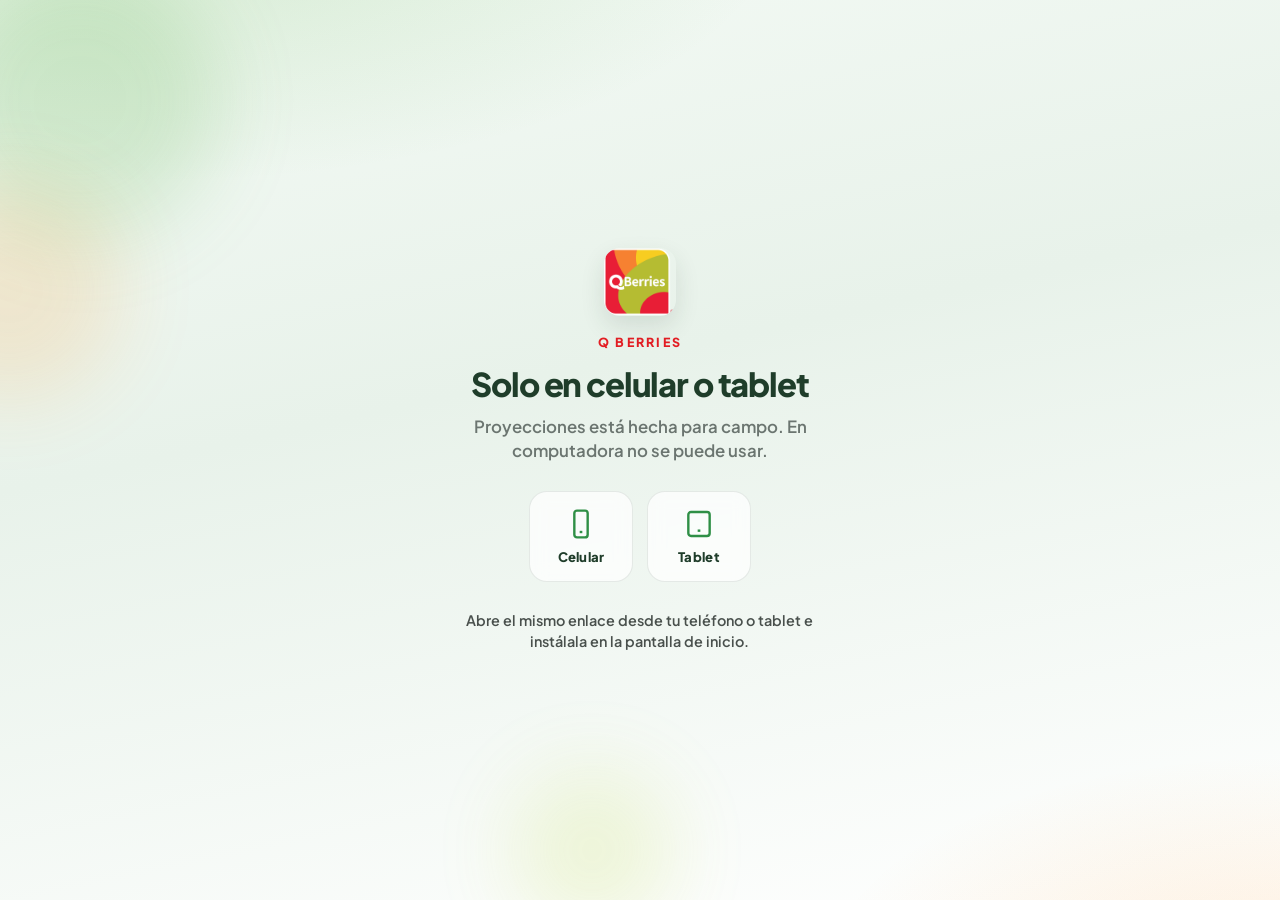
==== index.html @ b0301cfd "DDSDDS" ====
<!DOCTYPE html>
<html lang="es">
<head>
  <meta charset="UTF-8" />
  <meta name="viewport" content="width=device-width, initial-scale=1, maximum-scale=1, user-scalable=no, viewport-fit=cover, interactive-widget=overlays-content" />
  <meta name="theme-color" content="#1F3D2A" />
  <meta name="apple-mobile-web-app-capable" content="yes" />
  <meta name="apple-mobile-web-app-status-bar-style" content="default" />
  <meta name="apple-mobile-web-app-title" content="Proyecciones" />
  <meta name="mobile-web-app-capable" content="yes" />
  <meta name="description" content="Q Berries — Cartilla de proyecciones en campo" />
  <title>Q Berries · Proyecciones</title>
  <link rel="manifest" href="manifest.json" />
  <link rel="icon" type="image/png" sizes="192x192" href="assets/icon-192.png" />
  <link rel="apple-touch-icon" href="assets/apple-touch-icon.png" />
  <link rel="stylesheet" href="css/fonts.css" />
  <link rel="stylesheet" href="css/styles.css" />
  <script>
    (function () {
      function allowMobileOrTablet() {
        var ua = navigator.userAgent || "";
        var touch = navigator.maxTouchPoints > 0 || "ontouchstart" in window;
        if (/Android|webOS|iPhone|iPad|iPod|BlackBerry|IEMobile|Opera Mini|Mobile|Tablet|Kindle|Silk/i.test(ua)) {
          return true;
        }
        if (navigator.platform === "MacIntel" && navigator.maxTouchPoints > 1) return true;
        var w = Math.min(window.innerWidth || 0, screen.width || 9999);
        var h = Math.min(window.innerHeight || 0, screen.height || 9999);
        var shortSide = Math.min(w, h);
        var longSide = Math.max(w, h);
        if (touch && shortSide <= 900 && longSide <= 1400) return true;
        return false;
      }
      if (!allowMobileOrTablet()) {
        document.documentElement.classList.add("is-desktop");
      }
      /* Sesión antes de pintar: sin login no se ve la app (evita flash al refresh). */
      var authed = false;
      try {
        var s = JSON.parse(localStorage.getItem("qb_proy_session") || "null");
        var dni = String(s && s.dni || "").replace(/\D/g, "");
        authed = /^\d{8}$/.test(dni);
      } catch (e) {
        authed = false;
      }
      document.documentElement.classList.toggle("qb-authed", authed);
      document.documentElement.classList.toggle("qb-locked", !authed);
    })();
  </script>
</head>
<body class="qb-boot">
  <div class="desktop-gate" id="desktop-gate" aria-live="polite">
    <div class="desktop-gate-bg" aria-hidden="true">
      <span class="orb orb-a"></span>
      <span class="orb orb-b"></span>
      <span class="orb orb-c"></span>
    </div>
    <div class="desktop-gate-inner">
      <img class="desktop-gate-logo" src="assets/logo-qberries.png" alt="Q Berries" width="72" height="72" decoding="async" />
      <p class="desktop-gate-brand">Q BERRIES</p>
      <h1>Solo en celular o tablet</h1>
      <p class="desktop-gate-lead">Proyecciones está hecha para campo. En computadora no se puede usar.</p>
      <div class="desktop-gate-devices" aria-hidden="true">
        <span class="desktop-gate-device phone">
          <svg viewBox="0 0 24 24" fill="none" stroke="currentColor" stroke-width="1.8"><rect x="7" y="2" width="10" height="20" rx="2"/><path d="M11 18h2"/></svg>
          Celular
        </span>
        <span class="desktop-gate-device tablet">
          <svg viewBox="0 0 24 24" fill="none" stroke="currentColor" stroke-width="1.8"><rect x="4" y="3" width="16" height="18" rx="2"/><path d="M11 17h2"/></svg>
          Tablet
        </span>
      </div>
      <p class="desktop-gate-hint">Abre el mismo enlace desde tu teléfono o tablet e instálala en la pantalla de inicio.</p>
    </div>
  </div>

  <div class="qb-loader" id="qb-loader" hidden aria-live="polite">
    <div class="qb-loader-card">
      <span class="qb-spinner" aria-hidden="true"></span>
      <p id="qb-loader-text">Guardando…</p>
    </div>
  </div>

  <div class="qb-fb" id="qb-fb" hidden aria-live="polite">
    <div class="qb-fb-sheet" role="dialog" aria-modal="true">
      <div class="qb-fb-icon" id="qb-fb-icon" aria-hidden="true"></div>
      <div class="qb-fb-copy">
        <strong id="qb-fb-title"></strong>
        <p id="qb-fb-text"></p>
      </div>
      <div class="qb-fb-actions" id="qb-fb-actions"></div>
    </div>
  </div>

  <div class="qb-fb qb-sync-modal" id="qb-sync" hidden aria-live="polite">
    <div class="qb-sync-sheet" role="dialog" aria-modal="true" aria-labelledby="qb-sync-title">
      <div class="qb-sync-head">
        <div>
          <p class="qb-sync-kicker">Q Berries</p>
          <h2 id="qb-sync-title">Sync seguro</h2>
        </div>
        <button type="button" class="qb-sync-close" id="qb-sync-close" aria-label="Cerrar">
          <svg viewBox="0 0 24 24" width="18" height="18" fill="none" stroke="currentColor" stroke-width="2.4"><path d="M18 6L6 18M6 6l12 12"/></svg>
        </button>
      </div>
      <div class="qb-sync-version">
        <span>Versión de la app</span>
        <strong id="qb-sync-version">v1.0.2</strong>
      </div>
      <div class="qb-sync-actions">
        <button type="button" class="qb-sync-btn primary" id="qb-sync-clear">
          Eliminar caché
          <small>Borra todo lo local · pendientes · borradores · deja la app limpia</small>
        </button>
        <button type="button" class="qb-sync-btn primary" id="qb-sync-update">
          Actualizar app
          <small>Descarga la última versión</small>
        </button>
        <button type="button" class="qb-sync-btn primary" id="qb-sync-transfer">
          Modo transferencia
          <small>Dos pasos · envía con la señal disponible</small>
        </button>
      </div>
      <div class="qb-sync-tips-block">
        <p class="qb-sync-tips-label">Recomendaciones</p>
        <ul class="qb-sync-tips" id="qb-sync-tips">
          <li class="qb-sync-tip">
            <span class="qb-sync-tip-kicker">Sin red</span>
            <strong>Guarda con o sin señal</strong>
            <p>La cartilla queda en cola y se sincroniza al volver la conexión.</p>
          </li>
          <li class="qb-sync-tip">
            <span class="qb-sync-tip-kicker">Historial</span>
            <strong>Revisa enviados y pendientes</strong>
            <p>Consulta el estado de cada envío desde Historial.</p>
          </li>
          <li class="qb-sync-tip">
            <span class="qb-sync-tip-kicker">Flujo</span>
            <strong>Una cartilla a la vez</strong>
            <p>Completa, guarda y continúa con el siguiente lote.</p>
          </li>
        </ul>
      </div>
      <button type="button" class="qb-sync-done" id="qb-sync-done">Cerrar</button>
    </div>
  </div>

  <div class="qb-transfer" id="qb-transfer" hidden aria-live="polite">
    <div class="qb-transfer-sheet" role="dialog" aria-modal="true" aria-labelledby="qb-transfer-title">
      <div class="qb-transfer-spinner" aria-hidden="true"></div>
      <h2 id="qb-transfer-title">Modo transferencia</h2>
      <p class="qb-transfer-sub" id="qb-transfer-sub">Enviando pendientes… Deja la app abierta.</p>
      <div class="qb-transfer-progress">
        <div class="qb-transfer-bar"><span id="qb-transfer-fill"></span></div>
        <p class="qb-transfer-count" id="qb-transfer-count">0 / 0</p>
      </div>
      <p class="qb-transfer-hint" id="qb-transfer-hint">No cierres ni bloquees el teléfono hasta terminar.</p>
      <div class="qb-transfer-actions" id="qb-transfer-actions" hidden>
        <button type="button" class="qb-fb-primary" id="qb-transfer-done">Listo</button>
      </div>
    </div>
  </div>

  <!-- Modal CREAR (estilo Q Berries) -->
  <div class="create-modal" id="create-modal" hidden>
    <div class="create-modal-backdrop" id="create-modal-backdrop"></div>
    <div class="create-modal-sheet" role="dialog" aria-modal="true" aria-labelledby="create-modal-title">
      <div class="create-modal-brand">
        <img src="assets/logo-qberries.png" alt="" width="36" height="36" />
        <div class="create-modal-brand-text">
          <p class="create-kicker">Q BERRIES</p>
          <h2 id="create-modal-title">Nueva cartilla</h2>
        </div>
        <button type="button" class="create-campana" id="sel-campana" aria-label="Campaña">
          <span class="create-campana-kicker">Campaña</span>
          <strong id="sel-campana-label">2026 - II</strong>
        </button>
      </div>
      <p class="create-lead">Completa los datos para abrir la cartilla</p>
      <div class="create-fields">
        <label class="create-field">
          <span>Cartilla</span>
          <button type="button" class="create-select" id="sel-cartilla" data-placeholder="Seleccionar">Seleccionar</button>
        </label>
        <label class="create-field">
          <span>Módulo</span>
          <button type="button" class="create-select" id="sel-modulo" data-placeholder="Seleccionar">Seleccionar</button>
        </label>
        <label class="create-field">
          <span>Turno</span>
          <button type="button" class="create-select" id="sel-turno" data-placeholder="Seleccionar">Seleccionar</button>
        </label>
        <label class="create-field">
          <span>Lote</span>
          <button type="button" class="create-select" id="sel-lote" data-placeholder="Seleccionar">Seleccionar</button>
        </label>
      </div>
      <div class="create-actions">
        <button type="button" class="btn btn-ghost" id="btn-create-cancel">CANCELAR</button>
        <button type="button" class="btn btn-primary" id="btn-create-ok">CREAR</button>
      </div>
    </div>
  </div>

  <div class="qb-login" id="qb-login" role="dialog" aria-modal="true" aria-labelledby="login-title">
    <form class="qb-login-card" id="qb-login-form" autocomplete="off">
      <img class="qb-login-logo" src="assets/logo-qberries.png" alt="Q Berries" width="84" height="84" />
      <p class="qb-login-brand">Q BERRIES · PROYECCIONES</p>
      <h1 id="login-title">Iniciar sesión</h1>
      <p class="qb-login-lead">Ingrese su documento. La contraseña es el mismo número de DNI.</p>
      <label class="qb-login-field">
        <span>Documento de identidad</span>
        <input id="login-dni" inputmode="numeric" maxlength="8" autocomplete="username" placeholder="Ingrese su DNI" />
      </label>
      <label class="qb-login-field is-clave">
        <span>Contraseña</span>
        <input id="login-pass" type="password" inputmode="numeric" maxlength="8" autocomplete="current-password" placeholder="Ingrese su DNI" />
      </label>
      <p class="qb-login-error" id="login-error" hidden></p>
      <button type="submit" class="qb-login-btn" id="btn-login">Iniciar sesión</button>
    </form>
  </div>

  <div class="fab-wrap" id="fab-wrap">
    <div class="fab-menu" id="fab-menu" hidden>
      <button type="button" class="fab-item" id="fab-logout">Cerrar sesión</button>
      <button type="button" class="fab-item" id="fab-update">Actualizar app</button>
      <button type="button" class="fab-item" id="fab-cache">Borrar caché</button>
    </div>
    <button class="fab-options" id="fab-options-btn" type="button" data-act="toggle-fab" aria-label="Opciones rápidas" aria-expanded="false">
      <svg viewBox="0 0 24 24" width="22" height="22" fill="none" stroke="currentColor" stroke-width="2" stroke-linecap="round" stroke-linejoin="round" aria-hidden="true"><circle cx="5" cy="12" r="1"></circle><circle cx="12" cy="12" r="1"></circle><circle cx="19" cy="12" r="1"></circle></svg>
    </button>
  </div>

  <div class="app">
    <!-- HOME -->
    <section class="screen active" id="screen-home">
      <div class="home-atmosphere" aria-hidden="true">
        <span class="orb orb-a"></span>
        <span class="orb orb-b"></span>
        <span class="orb orb-c"></span>
      </div>

      <header class="corp-header glass">
        <div class="corp-left">
          <img class="corp-logo" src="assets/logo-qberries.png" alt="Q Berries" width="40" height="40" draggable="false" />
          <div class="corp-titles">
            <div class="corp-brand">Q BERRIES</div>
            <h1 class="corp-title">Proyecciones</h1>
            <p class="corp-sub" id="home-session">Cartilla de campo</p>
          </div>
        </div>
        <div class="status-stack" data-status-bar>
          <div class="status-chip online" id="chip-online" title="Estado de conexión">
            <span class="dot"></span>
            <span class="chip-text">En línea</span>
          </div>
          <button type="button" class="status-chip pending" id="chip-pending" title="Sincronizar pendientes">
            <svg viewBox="0 0 24 24" width="14" height="14" fill="none" stroke="currentColor" stroke-width="2.2" aria-hidden="true">
              <path d="M12 16V8M8 11l4-4 4 4"/>
              <path d="M5 18h14a2 2 0 0 0 2-2v-1a4 4 0 0 0-3.2-3.9A6 6 0 0 0 6.1 9.2 4 4 0 0 0 5 13v3a2 2 0 0 0 2 2z" opacity=".35"/>
            </svg>
            <span class="chip-text" id="chip-pending-text">0 pend.</span>
          </button>
        </div>
      </header>

      <div class="panel-scroll home-list-wrap" id="home-scroll">
        <div class="install-banner" id="install-banner" hidden>
          <div class="install-banner-copy">
            <strong id="install-banner-title">Instalar Proyecciones</strong>
            <p id="install-banner-text">Agrégala a tu inicio para usarla como app en campo.</p>
          </div>
          <div class="install-banner-actions">
            <button type="button" class="install-banner-btn" id="btn-install-app">Instalar</button>
            <button type="button" class="install-banner-dismiss" id="btn-install-dismiss" aria-label="Cerrar">×</button>
          </div>
        </div>

        <section class="proy-guide" aria-label="Qué es Proyecciones">
          <article class="proy-guide-hero">
            <div class="proy-guide-hero-media">
              <img
                class="proy-guide-hero-img"
                src="assets/imagenes/Cosecha%20de%20ar%C3%A1ndanos%20QBerries%C2%AE.png"
                alt="Cosecha de arándanos QBerries"
                width="720"
                height="480"
                loading="lazy"
                decoding="async"
              />
              <div class="proy-guide-hero-copy">
                <p class="proy-guide-kicker">Proyecciones</p>
                <h3>Qué es y para qué sirve</h3>
                <p>
                  Captura muestras en campo, súbelas y proyecta producción con data clara,
                  ordenada y lista para decidir.
                </p>
              </div>
            </div>
          </article>

          <ol class="proy-steps">
            <li class="proy-step">
              <span class="proy-step-num" aria-hidden="true">1</span>
              <div class="proy-step-copy">
                <strong>Crear cartilla</strong>
                <p>Elige módulo, turno y lote. En segundos estás listo para capturar.</p>
              </div>
            </li>
            <li class="proy-step">
              <span class="proy-step-num" aria-hidden="true">2</span>
              <div class="proy-step-copy">
                <strong>Captura las muestras</strong>
                <p>Anota ramas, yemas, flor, cuaja y estados E1–E4 en cada punto de campo.</p>
              </div>
            </li>
            <li class="proy-step">
              <span class="proy-step-num" aria-hidden="true">3</span>
              <div class="proy-step-copy">
                <strong>Observa y guarda</strong>
                <p>Suma una observación de campo y guarda. Si no hay red, queda pendiente.</p>
              </div>
            </li>
            <li class="proy-step">
              <span class="proy-step-num" aria-hidden="true">4</span>
              <div class="proy-step-copy">
                <strong>Analiza en tiempo real</strong>
                <p>Al sincronizar, la data queda lista para proyectar con claridad.</p>
              </div>
            </li>
          </ol>
        </section>

        <section class="home-more" aria-label="Ver más">
          <p class="ops-section-label">Ver más</p>
          <div class="home-hero spotlight">
            <div class="hero-orbit" aria-hidden="true">
              <div class="hero-orbit-spin">
                <svg class="hero-orbit-svg" viewBox="0 0 120 120" width="120" height="120">
                  <defs>
                    <path id="hero-orbit-path" d="M60,60 m-34,0 a34,34 0 1,1 68,0 a34,34 0 1,1 -68,0" />
                  </defs>
                  <circle cx="60" cy="60" r="24" class="hero-orbit-core" />
                  <text class="hero-orbit-text">
                    <textPath href="#hero-orbit-path" xlink:href="#hero-orbit-path" startOffset="0%">
                      ANALIZANDO DATA EN TIEMPO REAL · ANALIZANDO DATA EN TIEMPO REAL ·
                    </textPath>
                  </text>
                </svg>
              </div>
              <span class="hero-orbit-center">QB</span>
            </div>
            <div class="hero-pills hero-pills-actions">
              <button type="button" class="hero-pill-btn" id="btn-historial">Historial</button>
              <button type="button" class="hero-pill-btn" id="btn-sync-info">Sync seguro</button>
            </div>
          </div>
        </section>

        <section class="proy-drafts" id="proy-drafts" hidden aria-label="Borrador">
          <p class="ops-section-label">Borrador</p>
          <button type="button" class="proy-draft-banner" id="proy-draft-banner">
            <span class="proy-draft-dot" aria-hidden="true"></span>
            <span class="proy-draft-copy">
              <strong>En curso</strong>
              <em id="proy-draft-text">Continuar cartilla</em>
            </span>
            <span class="proy-draft-go">Abrir</span>
          </button>
        </section>

        <section class="last-send" id="last-send" aria-label="Último envío">
          <p class="ops-section-label">Último envío</p>
          <div class="last-send-card" id="last-send-card" data-state="empty">
            <div class="last-send-icon" aria-hidden="true">
              <img
                src="assets/imagenes/Cultivo%20de%20ar%C3%A1ndanos%20en%20el%20campo-4.png"
                alt=""
                width="48"
                height="48"
                loading="lazy"
                decoding="async"
              />
            </div>
            <div class="last-send-copy">
              <div class="last-send-head">
                <strong id="last-send-title">Sin envíos aún</strong>
                <span class="last-send-badge" id="last-send-badge" hidden>Enviado</span>
              </div>
              <p class="last-send-type" id="last-send-type">Proyecciones</p>
              <p class="last-send-meta" id="last-send-text">Cuando guardes una cartilla, verás aquí si quedó pendiente o enviada.</p>
            </div>
          </div>
        </section>

      </div>

      <div class="form-actions proy-actions proy-home">
        <button type="button" class="btn btn-primary" id="btn-crear">CREAR</button>
      </div>
    </section>

    <!-- HISTORIAL DE ENVÍOS -->
    <section class="screen" id="screen-historial">
      <header class="corp-header compact">
        <button type="button" class="icon-btn" id="btn-back-historial" aria-label="Volver">
          <svg viewBox="0 0 24 24" fill="none" stroke="currentColor" stroke-width="2.4"><path d="M15 18l-6-6 6-6"/></svg>
        </button>
        <div class="corp-titles grow">
          <div class="corp-brand">Q BERRIES</div>
          <h1 class="corp-title">Historial</h1>
          <p class="corp-sub">Envíos y pendientes</p>
        </div>
        <div class="status-stack" data-status-bar>
          <div class="status-chip online" data-chip-online title="Estado de conexión">
            <span class="dot"></span>
            <span class="chip-text">En línea</span>
          </div>
          <button type="button" class="status-chip pending" data-chip-pending title="Sincronizar pendientes" data-fast-tap="1">
            <svg viewBox="0 0 24 24" width="14" height="14" fill="none" stroke="currentColor" stroke-width="2.2" aria-hidden="true">
              <path d="M12 16V8M8 11l4-4 4 4"/>
              <path d="M5 18h14a2 2 0 0 0 2-2v-1a4 4 0 0 0-3.2-3.9A6 6 0 0 0 6.1 9.2 4 4 0 0 0 5 13v3a2 2 0 0 0 2 2z" opacity=".35"/>
            </svg>
            <span class="chip-text" data-pending-text>0 pend.</span>
          </button>
        </div>
      </header>
      <div class="panel-scroll historial-wrap">
        <p class="historial-summary" id="historial-summary"></p>
        <div class="historial-list" id="historial-list"></div>
        <p class="historial-empty" id="historial-empty" hidden>Sin registros de envío todavía.</p>
      </div>
    </section>

    <!-- CARTILLA -->
    <section class="screen" id="screen-cartilla">
      <header class="corp-header compact">
        <button type="button" class="icon-btn" id="btn-back-cartilla" aria-label="Volver">
          <svg viewBox="0 0 24 24" fill="none" stroke="currentColor" stroke-width="2.4"><path d="M15 18l-6-6 6-6"/></svg>
        </button>
        <div class="corp-titles grow">
          <div class="corp-brand">Q BERRIES</div>
          <h1 class="corp-title">Cartilla Proyecciones</h1>
          <p class="corp-sub" id="cartilla-code-sub">—</p>
        </div>
        <div class="status-stack" data-status-bar>
          <div class="status-chip online" data-chip-online title="Estado de conexión">
            <span class="dot"></span>
            <span class="chip-text">En línea</span>
          </div>
          <button type="button" class="status-chip pending" data-chip-pending title="Sincronizar pendientes" data-fast-tap="1">
            <svg viewBox="0 0 24 24" width="14" height="14" fill="none" stroke="currentColor" stroke-width="2.2" aria-hidden="true">
              <path d="M12 16V8M8 11l4-4 4 4"/>
              <path d="M5 18h14a2 2 0 0 0 2-2v-1a4 4 0 0 0-3.2-3.9A6 6 0 0 0 6.1 9.2 4 4 0 0 0 5 13v3a2 2 0 0 0 2 2z" opacity=".35"/>
            </svg>
            <span class="chip-text" data-pending-text>0 pend.</span>
          </button>
        </div>
      </header>

      <div class="muestra-bar">
        <span class="muestra-label">MUESTRA</span>
        <div class="muestra-nav">
          <button type="button" class="muestra-arrow" id="btn-muestra-prev" aria-label="Anterior">
            <svg viewBox="0 0 24 24" width="22" height="22" fill="none" stroke="currentColor" stroke-width="2.4"><path d="M15 18l-6-6 6-6"/></svg>
          </button>
          <strong id="muestra-num">1 / 1</strong>
          <button type="button" class="muestra-arrow" id="btn-muestra-next" aria-label="Siguiente">
            <svg viewBox="0 0 24 24" width="22" height="22" fill="none" stroke="currentColor" stroke-width="2.4"><path d="M9 18l6-6-6-6"/></svg>
          </button>
        </div>
      </div>
      <div class="panel-scroll cartilla-body" id="cartilla-fields"></div>
      <div class="form-actions proy-actions proy-cartilla">
        <button type="button" class="btn btn-dark" id="btn-ir-resumen">RESUMEN</button>
      </div>
    </section>

    <!-- RESUMEN -->
    <section class="screen" id="screen-resumen">
      <header class="corp-header compact">
        <button type="button" class="icon-btn" id="btn-back-resumen" aria-label="Volver a editar">
          <svg viewBox="0 0 24 24" fill="none" stroke="currentColor" stroke-width="2.4"><path d="M15 18l-6-6 6-6"/></svg>
        </button>
        <div class="corp-titles grow">
          <div class="corp-brand">Q BERRIES</div>
          <h1 class="corp-title">Resumen</h1>
          <p class="corp-sub" id="resumen-code-sub">—</p>
        </div>
        <div class="status-stack" data-status-bar>
          <div class="status-chip online" data-chip-online title="Estado de conexión">
            <span class="dot"></span>
            <span class="chip-text">En línea</span>
          </div>
          <button type="button" class="status-chip pending" data-chip-pending title="Sincronizar pendientes" data-fast-tap="1">
            <svg viewBox="0 0 24 24" width="14" height="14" fill="none" stroke="currentColor" stroke-width="2.2" aria-hidden="true">
              <path d="M12 16V8M8 11l4-4 4 4"/>
              <path d="M5 18h14a2 2 0 0 0 2-2v-1a4 4 0 0 0-3.2-3.9A6 6 0 0 0 6.1 9.2 4 4 0 0 0 5 13v3a2 2 0 0 0 2 2z" opacity=".35"/>
            </svg>
            <span class="chip-text" data-pending-text>0 pend.</span>
          </button>
        </div>
      </header>
      <div class="panel-scroll resumen-body">
        <div class="resumen-meta" id="resumen-meta"></div>
        <p class="resumen-section-label">Muestras</p>
        <div class="resumen-samples" id="resumen-samples"></div>
        <p class="resumen-obs" id="resumen-obs" hidden></p>
      </div>
      <div class="form-actions proy-actions proy-resumen dual">
        <button type="button" class="btn btn-ghost" id="btn-editar-resumen">EDITAR</button>
        <button type="button" class="btn btn-dark" id="btn-guardar">GUARDAR</button>
      </div>
    </section>
  </div>

  <script src="js/config.js"></script>
  <script src="js/data.js"></script>
  <script src="js/select.js"></script>
  <script src="js/api.js"></script>
  <script src="js/app.js"></script>
  <script>
    (function () {
      if (!("serviceWorker" in navigator)) return;

      function askReload(reg) {
        if (!reg || !reg.waiting) return;
        if (window.__qbUpdateAsked) return;
        window.__qbUpdateAsked = true;
        var go = window.confirm("Hay una versión nueva de Proyecciones. ¿Actualizar ahora?");
        if (go) {
          reg.waiting.postMessage({ type: "SKIP_WAITING" });
        } else {
          window.__qbUpdateAsked = false;
        }
      }

      function watchReg(reg) {
        if (!reg) return;
        if (reg.waiting) askReload(reg);
        reg.addEventListener("updatefound", function () {
          var sw = reg.installing;
          if (!sw) return;
          sw.addEventListener("statechange", function () {
            if (sw.state === "installed" && navigator.serviceWorker.controller) askReload(reg);
          });
        });
      }

      navigator.serviceWorker.addEventListener("controllerchange", function () {
        if (window.__qbReloading) return;
        window.__qbReloading = true;
        location.reload();
      });

      window.addEventListener("load", function () {
        navigator.serviceWorker.register("./sw.js").then(function (reg) {
          watchReg(reg);
          setInterval(function () {
            try { reg.update(); } catch (_) {}
          }, 60 * 1000);
          document.addEventListener("visibilitychange", function () {
            if (!document.hidden) {
              try { reg.update(); } catch (_) {}
            }
          });
          window.addEventListener("online", function () {
            try { reg.update(); } catch (_) {}
          });
        }).catch(function () {});
      });
    })();
  </script>
</body>
</html>
---- css/fonts.css ----
/* Plus Jakarta Sans — local (offline / PWA cache) */
@font-face {
  font-family: "Plus Jakarta Sans";
  font-style: normal;
  font-weight: 500;
  font-display: swap;
  src: url("../fonts/plus-jakarta-sans-500.woff2") format("woff2");
}
@font-face {
  font-family: "Plus Jakarta Sans";
  font-style: normal;
  font-weight: 600;
  font-display: swap;
  src: url("../fonts/plus-jakarta-sans-600.woff2") format("woff2");
}
@font-face {
  font-family: "Plus Jakarta Sans";
  font-style: normal;
  font-weight: 700;
  font-display: swap;
  src: url("../fonts/plus-jakarta-sans-700.woff2") format("woff2");
}
@font-face {
  font-family: "Plus Jakarta Sans";
  font-style: normal;
  font-weight: 800;
  font-display: swap;
  src: url("../fonts/plus-jakarta-sans-800.woff2") format("woff2");
}
---- css/styles.css ----
/* Q Berries · Proyecciones — Corporate agro */
:root {
  --qb-red: #E31E24;
  --qb-orange: #F7941D;
  --qb-lime: #B5D333;
  --qb-green: #2F8F46;
  --qb-green-bright: #5DB24B;
  --qb-forest: #1F3D2A;
  --qb-slate: #2C3330;
  --qb-muted: #6B7570;
  --qb-line: #E3E8E4;
  --qb-soft: #FFFFFF;
  --qb-white: #FFFFFF;
  --qb-page: #FFFFFF;
  --qb-mint: #EAF5EC;
  --qb-danger: #C62828;
  --qb-warn: #C9891A;
  --shadow-sm: 0 1px 2px rgba(31, 61, 42, 0.05), 0 4px 12px rgba(31, 61, 42, 0.04);
  --shadow-md: 0 8px 24px rgba(31, 61, 42, 0.08);
  --shadow-lg: 0 18px 48px rgba(31, 61, 42, 0.14);
  --radius: 14px;
  --radius-sm: 10px;
  --radius-pill: 999px;
  --font: "Plus Jakarta Sans", "Segoe UI", system-ui, sans-serif;
  --safe-bottom: env(safe-area-inset-bottom, 0px);
  --kb: 0px;
  --kb-inset: 0px;
  --ease: cubic-bezier(0.22, 1, 0.36, 1);
}

*, *::before, *::after { box-sizing: border-box; margin: 0; padding: 0; }

html {
  -webkit-text-size-adjust: 100%;
  height: 100%;
  overflow: hidden;
  overflow-x: hidden;
  overscroll-behavior: none;
  overscroll-behavior-y: none;
  touch-action: manipulation;
  position: fixed;
  inset: 0;
  width: 100%;
  max-width: 100%;
}

body {
  font-family: var(--font);
  background: #FFFFFF;
  color: var(--qb-slate);
  height: 100%;
  line-height: 1.4;
  overflow: hidden;
  overflow-x: hidden;
  overscroll-behavior: none;
  overscroll-behavior-y: none;
  touch-action: manipulation;
  -webkit-user-drag: none;
  position: fixed;
  inset: 0;
  width: 100%;
  max-width: 100%;
}

button, input, select, textarea { font: inherit; color: inherit; }
button,
[role="button"],
.btn,
.create-select,
.create-campana,
.status-chip,
.fab-options,
.fab-item,
.hero-pill-btn,
.precise-option,
.icon-btn,
.qb-login-btn,
.qb-sync-btn,
.qb-fb-primary,
.install-banner-btn,
.proy-draft-banner {
  cursor: pointer;
  touch-action: manipulation;
  -webkit-tap-highlight-color: transparent;
  tap-highlight-color: transparent;
  -webkit-user-select: none;
  user-select: none;
}
button {
  border: none;
  background: none;
  -webkit-user-drag: none;
}
button:active,
.btn:active,
.create-select:active,
.create-campana:active,
.status-chip:active,
.fab-options:active,
.fab-item:active,
.hero-pill-btn:active,
.precise-option:not(.is-disabled):active,
.icon-btn:active,
.qb-login-btn:active,
.qb-sync-btn:active,
.qb-fb-primary:active,
.install-banner-btn:active,
.proy-draft-banner:active,
.is-pressed {
  transform: scale(0.97);
  opacity: 0.88;
  transition: none;
}
input, textarea {
  user-select: text;
  -webkit-user-select: text;
}
img {
  display: block;
  max-width: 100%;
  -webkit-user-drag: none;
  user-select: none;
  pointer-events: none;
}
ul { list-style: none; }

.app {
  max-width: 100%;
  width: 100%;
  margin: 0;
  height: 100%;
  max-height: 100%;
  background: #FFFFFF;
  position: relative;
  overflow: hidden;
  overscroll-behavior: none;
  -webkit-user-drag: none;
  display: flex;
  flex-direction: column;
}

/* ——— Solo móvil / tablet (PC bloqueado) ——— */
.desktop-gate {
  display: none;
  position: fixed;
  inset: 0;
  z-index: 99999;
  align-items: center;
  justify-content: center;
  padding: clamp(24px, 4vw, 48px);
  overflow: hidden;
  background:
    radial-gradient(ellipse 90% 55% at 12% -10%, rgba(93, 178, 75, 0.22), transparent 55%),
    radial-gradient(ellipse 70% 50% at 100% 110%, rgba(247, 148, 29, 0.16), transparent 52%),
    linear-gradient(168deg, #F4FAF5 0%, #E8F2EA 42%, #FFFFFF 100%);
}
html.is-desktop .desktop-gate,
body.is-desktop .desktop-gate {
  display: flex;
}
html.is-desktop .app,
html.is-desktop .qb-loader,
html.is-desktop .qb-fb,
html.is-desktop .qb-sync-modal,
html.is-desktop .qb-toast-stack,
body.is-desktop .app,
body.is-desktop .qb-loader,
body.is-desktop .qb-fb,
body.is-desktop .qb-sync-modal,
body.is-desktop .qb-toast-stack {
  display: none !important;
}
.desktop-gate-bg {
  position: absolute;
  inset: 0;
  pointer-events: none;
  overflow: hidden;
}
.desktop-gate-bg .orb {
  position: absolute;
  border-radius: 50%;
  filter: blur(40px);
  opacity: 0.55;
  animation: gateOrb 14s var(--ease) infinite alternate;
}
.desktop-gate-bg .orb-a {
  width: 280px;
  height: 280px;
  left: -60px;
  top: -40px;
  background: rgba(93, 178, 75, 0.35);
}
.desktop-gate-bg .orb-b {
  width: 220px;
  height: 220px;
  right: -40px;
  bottom: 10%;
  background: rgba(247, 148, 29, 0.28);
  animation-delay: -4s;
}
.desktop-gate-bg .orb-c {
  width: 160px;
  height: 160px;
  left: 40%;
  bottom: -30px;
  background: rgba(181, 211, 51, 0.3);
  animation-delay: -8s;
}
@keyframes gateOrb {
  from { transform: translate(0, 0) scale(1); }
  to { transform: translate(12px, -18px) scale(1.08); }
}
.desktop-gate-inner {
  position: relative;
  width: min(440px, 100%);
  text-align: center;
  animation: gateIn 0.55s var(--ease) both;
}
@keyframes gateIn {
  from { opacity: 0; transform: translateY(16px); }
  to { opacity: 1; transform: translateY(0); }
}
.desktop-gate-logo {
  display: block;
  margin: 0 auto 18px;
  width: 72px;
  height: auto;
  max-width: 72px;
  object-fit: contain;
  object-position: center;
  border-radius: 16px;
  box-shadow: 0 10px 24px rgba(31, 61, 42, 0.12);
  animation: gateLogo 0.7s var(--ease) 0.08s both;
}
@keyframes gateLogo {
  from { opacity: 0; transform: scale(0.88); }
  to { opacity: 1; transform: scale(1); }
}
.desktop-gate-brand {
  font-size: 0.78rem;
  font-weight: 800;
  letter-spacing: 0.18em;
  color: var(--qb-red);
  margin-bottom: 14px;
}
.desktop-gate-inner h1 {
  font-size: clamp(1.65rem, 3.2vw, 2.05rem);
  font-weight: 800;
  color: var(--qb-forest);
  letter-spacing: -0.035em;
  line-height: 1.15;
  margin-bottom: 12px;
}
.desktop-gate-lead {
  font-size: 1.05rem;
  font-weight: 600;
  color: var(--qb-muted);
  line-height: 1.45;
  margin-bottom: 28px;
  max-width: 22em;
  margin-left: auto;
  margin-right: auto;
}
.desktop-gate-devices {
  display: flex;
  justify-content: center;
  gap: 14px;
  margin-bottom: 28px;
}
.desktop-gate-device {
  display: inline-flex;
  flex-direction: column;
  align-items: center;
  gap: 8px;
  min-width: 104px;
  padding: 16px 14px 14px;
  font-size: 0.82rem;
  font-weight: 800;
  letter-spacing: 0.02em;
  color: var(--qb-forest);
  background: rgba(255, 255, 255, 0.72);
  border: 1px solid rgba(31, 61, 42, 0.1);
  border-radius: 18px;
  backdrop-filter: blur(8px);
}
.desktop-gate-device svg {
  width: 32px;
  height: 32px;
  color: var(--qb-green);
}

.qb-login {
  position: fixed;
  inset: 0;
  z-index: 30000;
  display: flex;
  align-items: center;
  justify-content: center;
  padding: 24px 18px calc(24px + var(--safe-bottom));
  background:
    radial-gradient(120% 80% at 0% 0%, #FFE7C2 0%, transparent 55%),
    radial-gradient(90% 70% at 100% 100%, #E7F3C9 0%, transparent 50%),
    linear-gradient(160deg, #F8E7D2 0%, #F7F3E4 42%, #EAF3E4 100%);
}
.qb-login[hidden],
html.qb-authed .qb-login {
  display: none !important;
}

/* Sin sesión: nada de app visible (ni al refresh antes de que cargue JS). */
html.qb-locked .app,
html.qb-locked .fab-wrap,
html.qb-locked .create-modal,
html.qb-locked .qb-sync-modal,
html.qb-locked .qb-transfer,
html.qb-locked body > .form-actions {
  visibility: hidden !important;
  pointer-events: none !important;
}
html.qb-locked .qb-login {
  display: flex !important;
}
.qb-login-card {
  width: min(380px, 100%);
  background: #fff;
  border-radius: 28px;
  box-shadow: 0 24px 60px rgba(80, 60, 20, 0.12);
  padding: 22px 22px 20px;
  text-align: center;
}
.qb-login-logo {
  width: 84px;
  height: 84px;
  margin: 0 auto 10px;
  object-fit: cover;
  border-radius: 18px;
}
.qb-login-brand {
  font-size: 0.72rem;
  font-weight: 800;
  letter-spacing: 0.12em;
  color: var(--qb-orange);
}
.qb-login-card h1 {
  margin: 6px 0 6px;
  font-size: 1.7rem;
  font-weight: 800;
  letter-spacing: -0.03em;
  color: #1A1A1A;
}
.qb-login-lead {
  margin: 0 0 18px;
  color: #8A8F8C;
  font-size: 0.92rem;
  font-weight: 600;
  line-height: 1.35;
}
.qb-login-field {
  display: flex;
  flex-direction: column;
  gap: 6px;
  text-align: left;
  margin-bottom: 12px;
}
.qb-login-field span {
  font-size: 0.78rem;
  font-weight: 700;
  letter-spacing: 0.01em;
  color: #3E4742;
}
.qb-login-field input {
  width: 100%;
  min-height: 50px;
  border-radius: 14px;
  border: none;
  background: #F3F7EF;
  padding: 0 14px;
  font-size: 16px;
  font-weight: 750;
  color: var(--qb-forest);
}
.qb-login-field.is-clave input { background: #F3F5FA; }
.qb-login-field input:focus {
  outline: none;
  box-shadow: 0 0 0 2px rgba(247, 148, 29, 0.45);
}
.qb-login-error {
  margin: 0 0 10px;
  color: var(--qb-danger);
  font-size: 0.82rem;
  font-weight: 750;
}
.qb-login-error[hidden] { display: none !important; }
.qb-login-btn {
  width: 100%;
  min-height: 50px;
  margin-top: 6px;
  border-radius: 14px;
  background: #E8871A;
  color: #fff;
  font-weight: 800;
  font-size: 1rem;
  box-shadow: 0 8px 18px rgba(232, 135, 26, 0.28);
}
.qb-login-btn:disabled { opacity: 0.55; }

.fab-wrap {
  position: fixed;
  right: 16px;
  bottom: calc(84px + var(--safe-bottom));
  z-index: 10020;
  display: flex;
  flex-direction: column;
  align-items: flex-end;
  gap: 8px;
}
html.qb-locked .fab-wrap,
body:has(#qb-login:not([hidden])) .fab-wrap,
body:has(.create-modal.open) .fab-wrap,
body[data-qb-screen="cartilla"] .fab-wrap,
body[data-qb-screen="resumen"] .fab-wrap,
html.is-desktop .fab-wrap {
  display: none !important;
}
.fab-options {
  width: 52px;
  height: 52px;
  border-radius: 50%;
  background: #fff;
  color: var(--qb-forest);
  border: 1px solid rgba(31, 61, 42, 0.1);
  box-shadow: 0 10px 24px rgba(31, 61, 42, 0.16);
  display: grid;
  place-items: center;
}
.fab-options[aria-expanded="true"] {
  background: var(--qb-forest);
  color: #fff;
}
.fab-menu {
  min-width: 180px;
  background: #fff;
  border-radius: 16px;
  border: 1px solid rgba(31, 61, 42, 0.08);
  box-shadow: var(--shadow-lg);
  padding: 6px;
  display: flex;
  flex-direction: column;
  gap: 2px;
}
.fab-menu[hidden] { display: none !important; }
.fab-item {
  text-align: left;
  padding: 12px 14px;
  border-radius: 12px;
  font-weight: 750;
  font-size: 0.92rem;
  color: var(--qb-forest);
}
.fab-item:active { background: var(--qb-mint); }

.desktop-gate-hint {
  font-size: 0.9rem;
  font-weight: 600;
  color: var(--qb-slate);
  line-height: 1.45;
  opacity: 0.85;
  max-width: 26em;
  margin: 0 auto;
}

@media (prefers-reduced-motion: reduce) {
  .desktop-gate-bg .orb,
  .desktop-gate-inner,
  .desktop-gate-logo {
    animation: none;
  }
}

/* Tablet = mismo móvil (1 columna). Solo padding fluido; sin rediseño. */
@media (min-width: 600px) {
  .corp-header {
    padding-left: clamp(16px, 2.5vw, 28px);
    padding-right: clamp(16px, 2.5vw, 28px);
  }
  .panel-scroll {
    padding-left: clamp(16px, 2.5vw, 28px);
    padding-right: clamp(16px, 2.5vw, 28px);
  }
  .home-hero.spotlight {
    margin-left: clamp(16px, 2.5vw, 28px);
    margin-right: clamp(16px, 2.5vw, 28px);
  }
  .eval-grid {
    display: grid !important;
    grid-template-columns: 1fr !important;
    gap: 12px;
    padding-left: clamp(16px, 2.5vw, 28px);
    padding-right: clamp(16px, 2.5vw, 28px);
  }
  .ops-panel {
    margin-left: clamp(16px, 2.5vw, 28px);
    margin-right: clamp(16px, 2.5vw, 28px);
  }
  .form-actions {
    padding-left: clamp(16px, 2.5vw, 28px);
    padding-right: clamp(16px, 2.5vw, 28px);
  }
  .home-hero.spotlight h2 {
    font-size: clamp(1.35rem, 2.2vw, 1.5rem);
  }
  .eval-meta h2 {
    font-size: clamp(0.98rem, 1.6vw, 1.08rem);
  }
}

.screen {
  display: none;
  flex: 1;
  min-height: 0;
  flex-direction: column;
  overflow: hidden;
  overscroll-behavior: none;
  height: 100%;
  position: relative;
}
.screen.active {
  display: flex;
}

/* Scroll SOLO dentro del panel interno — sin rebote iOS */
.panel-scroll {
  flex: 1;
  min-height: 0;
  overflow-x: hidden;
  overflow-y: auto;
  overscroll-behavior: none;
  overscroll-behavior-y: none;
  touch-action: pan-y;
  -webkit-overflow-scrolling: touch;
  scroll-padding-bottom: calc(24px + var(--kb-inset, 0px));
}

@keyframes fadeIn {
  from { opacity: 0; }
  to { opacity: 1; }
}
@keyframes slideUp {
  from { opacity: 0; transform: translateY(24px); }
  to { opacity: 1; transform: translateY(0); }
}
@keyframes pulseDot {
  0%, 100% { opacity: 1; }
  50% { opacity: 0.45; }
}

/* ——— Corporate header ——— */
.corp-header {
  position: relative;
  top: auto;
  z-index: 50;
  flex-shrink: 0;
  display: flex;
  align-items: flex-start;
  justify-content: space-between;
  gap: 12px;
  padding: 14px 16px 14px;
  background: #FFFFFF;
  border-bottom: 1px solid var(--qb-line);
  box-shadow: 0 4px 18px rgba(31, 61, 42, 0.04);
  user-select: none;
}
.corp-header.compact {
  align-items: center;
  padding: 10px 12px;
}

.corp-left {
  display: flex;
  align-items: center;
  gap: 12px;
  min-width: 0;
  flex: 1;
}
.corp-logo {
  width: 40px;
  height: 40px;
  object-fit: contain;
  background: #fff;
  border: 1px solid var(--qb-line);
  border-radius: 10px;
  padding: 5px;
  flex-shrink: 0;
  box-sizing: border-box;
}
.corp-titles { min-width: 0; }
.corp-titles.grow { flex: 1; min-width: 0; }

.corp-brand {
  font-size: 0.68rem;
  font-weight: 800;
  letter-spacing: 0.12em;
  color: var(--qb-red);
  line-height: 1.1;
  margin-bottom: 2px;
}
.corp-title {
  font-size: 1.22rem;
  font-weight: 800;
  color: var(--qb-slate);
  letter-spacing: -0.025em;
  line-height: 1.15;
  white-space: nowrap;
  overflow: hidden;
  text-overflow: ellipsis;
}
.corp-header.compact .corp-title { font-size: 1.02rem; }
.corp-sub {
  margin-top: 2px;
  font-size: 0.8rem;
  font-weight: 600;
  color: var(--qb-muted);
}

.status-stack {
  display: flex;
  flex-direction: column;
  align-items: stretch;
  gap: 6px;
  flex-shrink: 0;
}

.status-chip {
  display: inline-flex;
  align-items: center;
  justify-content: center;
  gap: 6px;
  min-height: 28px;
  padding: 4px 10px;
  border-radius: var(--radius-pill);
  border: 1.5px solid var(--qb-line);
  background: #fff;
  font-size: 0.72rem;
  font-weight: 700;
  white-space: nowrap;
  color: var(--qb-slate);
}
.status-chip .dot {
  width: 7px;
  height: 7px;
  border-radius: 50%;
  background: currentColor;
}
.status-chip.online {
  color: var(--qb-green);
  border-color: rgba(47, 143, 70, 0.45);
  background: #F3FAF4;
}
.status-chip.online .dot { animation: pulseDot 2s ease infinite; }
.status-chip.offline {
  color: #9A3412;
  border-color: rgba(154, 52, 18, 0.4);
  background: #FFF7ED;
}
.status-chip.pending {
  color: var(--qb-muted);
  border-color: #D0D7D2;
  background: #FBFCFB;
}
.status-chip.pending.has-items {
  color: #9A5B00;
  border-color: rgba(201, 137, 26, 0.45);
  background: #FFF8EB;
}
.status-chip.pending svg { flex-shrink: 0; }

.icon-btn {
  width: 40px;
  height: 40px;
  border-radius: 10px;
  display: grid;
  place-items: center;
  background: #FFFFFF;
  color: var(--qb-forest);
  border: 1px solid var(--qb-line);
  flex-shrink: 0;
}
.icon-btn:active { opacity: 0.85; }
.icon-btn svg { width: 18px; height: 18px; }

/* ——— Home ——— */
#screen-home {
  position: relative;
  isolation: isolate;
}
.home-atmosphere {
  position: absolute;
  inset: 0;
  z-index: 0;
  overflow: hidden;
  pointer-events: none;
}
.home-atmosphere .orb {
  position: absolute;
  border-radius: 50%;
  filter: blur(40px);
  opacity: 0.35;
  /* fijo: sin animación de movimiento */
}
.orb-a {
  width: 220px;
  height: 220px;
  background: rgba(227, 30, 36, 0.22);
  top: -40px;
  right: -60px;
}
.orb-b {
  width: 260px;
  height: 260px;
  background: rgba(93, 178, 75, 0.2);
  top: 180px;
  left: -100px;
}
.orb-c {
  width: 180px;
  height: 180px;
  background: rgba(247, 148, 29, 0.18);
  bottom: 120px;
  right: -40px;
}
@keyframes orbFloat {
  0%, 100% { transform: translate3d(0, 0, 0) scale(1); }
  50% { transform: translate3d(12px, -18px, 0) scale(1.06); }
}

#screen-home > .corp-header,
#screen-home > .panel-scroll {
  position: relative;
  z-index: 1;
}

.corp-header.glass {
  background: rgba(255, 255, 255, 0.82);
  backdrop-filter: blur(14px);
  -webkit-backdrop-filter: blur(14px);
  border-bottom-color: rgba(227, 232, 228, 0.7);
}

.install-banner {
  display: flex;
  align-items: center;
  gap: 10px;
  margin: 10px 14px 0;
  padding: 12px 12px 12px 14px;
  border-radius: 16px;
  background: linear-gradient(135deg, #1F3D2A 0%, #2F8F46 100%);
  color: #fff;
  box-shadow: var(--shadow-sm);
}
.install-banner[hidden] { display: none !important; }
.install-banner-copy {
  flex: 1;
  min-width: 0;
}
.install-banner-copy strong {
  display: block;
  font-size: 0.88rem;
  font-weight: 800;
  letter-spacing: -0.01em;
}
.install-banner-copy p {
  margin-top: 2px;
  font-size: 0.72rem;
  font-weight: 600;
  opacity: 0.88;
  line-height: 1.3;
}
.install-banner-actions {
  display: flex;
  align-items: center;
  gap: 4px;
  flex-shrink: 0;
}
.install-banner-btn {
  background: #fff;
  color: var(--qb-forest);
  font-weight: 800;
  font-size: 0.78rem;
  padding: 10px 14px;
  border-radius: 999px;
  white-space: nowrap;
}
.install-banner-dismiss {
  width: 32px;
  height: 32px;
  border-radius: 50%;
  color: rgba(255,255,255,0.9);
  font-size: 1.25rem;
  line-height: 1;
  font-weight: 600;
}

.home-hero.spotlight {
  margin: 12px 14px 6px;
  padding: 20px 18px 18px;
  border-radius: 22px;
  background:
    linear-gradient(145deg, rgba(255,255,255,0.92) 0%, rgba(255,255,255,0.78) 100%);
  border: 1px solid rgba(255, 255, 255, 0.9);
  box-shadow:
    0 1px 0 rgba(255,255,255,0.8) inset,
    0 12px 32px rgba(31, 61, 42, 0.08);
  backdrop-filter: blur(10px);
  overflow: hidden;
}
.home-hero.spotlight::after {
  content: "";
  position: absolute;
  width: 160px;
  height: 160px;
  right: -30px;
  top: -40px;
  border-radius: 50%;
  background: radial-gradient(circle, rgba(181, 211, 51, 0.35), transparent 70%);
  pointer-events: none;
}
@keyframes heroIn {
  from { opacity: 0; transform: translateY(14px); }
  to { opacity: 1; transform: translateY(0); }
}

.live-badge {
  display: inline-flex;
  align-items: center;
  gap: 7px;
  font-size: 0.7rem;
  font-weight: 800;
  letter-spacing: 0.04em;
  text-transform: uppercase;
  color: var(--qb-green);
  background: rgba(47, 143, 70, 0.1);
  border: 1px solid rgba(47, 143, 70, 0.22);
  border-radius: 999px;
  padding: 5px 10px;
  margin-bottom: 12px;
}
.live-dot {
  width: 7px;
  height: 7px;
  border-radius: 50%;
  background: var(--qb-green);
  box-shadow: 0 0 0 0 rgba(47, 143, 70, 0.5);
  animation: livePulse 1.8s ease infinite;
}
@keyframes livePulse {
  0% { box-shadow: 0 0 0 0 rgba(47, 143, 70, 0.45); }
  70% { box-shadow: 0 0 0 8px rgba(47, 143, 70, 0); }
  100% { box-shadow: 0 0 0 0 rgba(47, 143, 70, 0); }
}

.home-hero.spotlight h2 {
  font-size: 1.7rem;
  font-weight: 800;
  color: var(--qb-forest);
  letter-spacing: -0.04em;
  line-height: 1.1;
  margin: 0;
  position: relative;
  z-index: 1;
}
.home-hero.spotlight > p {
  margin-top: 8px;
  color: var(--qb-muted);
  font-size: 0.95rem;
  font-weight: 600;
  max-width: 28ch;
  position: relative;
  z-index: 1;
}
.hero-pills {
  display: flex;
  flex-wrap: nowrap;
  gap: 6px;
  margin-top: 14px;
  position: relative;
  z-index: 1;
  width: 100%;
}
.hero-pills span,
.hero-pill-btn {
  flex: 1 1 0;
  min-width: 0;
  text-align: center;
  font-size: 0.64rem;
  font-weight: 700;
  color: var(--qb-slate);
  background: rgba(255,255,255,0.85);
  border: 1px solid var(--qb-line);
  border-radius: 999px;
  padding: 5px 6px;
  white-space: nowrap;
  overflow: hidden;
  text-overflow: ellipsis;
}
.hero-pill-btn {
  cursor: pointer;
  -webkit-tap-highlight-color: transparent;
  transition: border-color 0.15s, background 0.15s;
}
.hero-pill-btn:active {
  background: var(--qb-mint);
  border-color: var(--qb-green-bright);
  color: var(--qb-forest);
}

.home-hero {
  padding: 18px 18px 10px;
}
.hero-kicker {
  font-size: 0.7rem;
  font-weight: 800;
  letter-spacing: 0.08em;
  text-transform: uppercase;
  color: var(--qb-muted);
}
.home-hero h2 {
  font-size: 1.45rem;
  font-weight: 800;
  color: var(--qb-forest);
  letter-spacing: -0.03em;
  margin-top: 4px;
}
.home-hero > p:last-child {
  margin-top: 4px;
  color: var(--qb-muted);
  font-size: 0.9rem;
  font-weight: 600;
}

.block-head {
  display: flex;
  flex-direction: column;
  gap: 4px;
  margin: 0 14px 12px;
  padding: 4px 0 4px 14px;
  position: relative;
}
.block-head::before {
  content: "";
  position: absolute;
  left: 0;
  top: 4px;
  bottom: 4px;
  width: 4px;
  border-radius: 999px;
  background: linear-gradient(180deg, var(--qb-orange) 0%, var(--qb-red) 100%);
}
.block-head .block-title {
  font-size: 0.78rem;
  font-weight: 800;
  text-transform: uppercase;
  letter-spacing: 0.06em;
  color: var(--qb-forest);
}
.block-head .block-sub {
  font-size: 0.88rem;
  font-weight: 600;
  color: var(--qb-muted);
}

.eval-grid {
  display: grid;
  grid-template-columns: 1fr;
  gap: 12px;
  padding: 10px 14px 18px;
  width: 100%;
  max-width: 100%;
}

/* Hide duplicate label inside comment card when section-head exists */
.section-card.compact .comment-field > label {
  display: none;
}

.eval-card {
  position: relative;
  display: grid;
  grid-template-columns: auto 1fr auto;
  align-items: center;
  gap: 14px;
  width: 100%;
  max-width: 100%;
  min-height: 0;
  padding: 16px 16px 16px 18px;
  border-radius: 22px;
  background:
    linear-gradient(145deg, rgba(255,255,255,0.94) 0%, rgba(255,255,255,0.78) 100%);
  border: 1px solid rgba(255, 255, 255, 0.9);
  box-shadow:
    0 1px 0 rgba(255,255,255,0.85) inset,
    0 12px 32px rgba(31, 61, 42, 0.08);
  text-align: left;
  overflow: hidden;
  transition: border-color 0.2s, box-shadow 0.2s, background 0.2s;
  user-select: none;
  -webkit-user-drag: none;
  touch-action: pan-y;
  backdrop-filter: blur(12px);
  -webkit-backdrop-filter: blur(12px);
}
@keyframes cardIn {
  from { opacity: 0; transform: translateY(16px); }
  to { opacity: 1; transform: translateY(0); }
}
.eval-card::after {
  display: none;
}
.eval-card::before {
  content: "";
  position: absolute;
  left: 0;
  top: 0;
  bottom: 0;
  width: 4px;
  /* background: var(--accent); */
  border-radius: 0 3px 3px 0;
}
.eval-card:active {
  border-color: color-mix(in srgb, var(--accent) 35%, white);
  background: rgba(255, 255, 255, 0.95);
}
.eval-card:hover {
  border-color: color-mix(in srgb, var(--accent) 28%, white);
  box-shadow:
    0 1px 0 rgba(255,255,255,0.9) inset,
    0 16px 36px rgba(31, 61, 42, 0.12);
}

.eval-card[data-type="calidad"] { --accent: var(--qb-red); }
.eval-card[data-type="descarte"] { --accent: var(--qb-green-bright); }
.eval-card[data-type="caida"] { --accent: var(--qb-orange); }
.eval-card[data-type="planta"] { --accent: #7BA82F; }
.eval-card[data-type="bpa"] { --accent: #2F6B8A; }
.eval-card[data-type="inocuidad"] { --accent: #6B4C9A; }
.eval-card[data-type="incidencias"] { --accent: #B45309; }
.eval-card[data-type="calibres"] { --accent: #1565C0; }
.eval-card[data-type="campo"] { --accent: #0F766E; }

.eval-top { display: none; }
.eval-icon {
  width: 52px;
  height: 52px;
  border-radius: 16px;
  display: grid;
  place-items: center;
  background: color-mix(in srgb, var(--accent) 14%, white);
  color: var(--accent);
  border: 1px solid color-mix(in srgb, var(--accent) 22%, white);
  box-shadow: 0 8px 18px color-mix(in srgb, var(--accent) 18%, transparent);
  flex-shrink: 0;
  position: relative;
  z-index: 1;
}
.eval-icon svg { width: 24px; height: 24px; }
.eval-go {
  width: 32px;
  height: 32px;
  border-radius: 50%;
  background: var(--accent);
  border: 1px solid #ffffff;
  color: #ffffff;
  display: grid;
  place-items: center;
  flex-shrink: 0;
  position: relative;
  z-index: 1;
}
.eval-go svg { width: 16px; height: 16px; }

.eval-meta {
  min-width: 0;
  position: relative;
  z-index: 1;
}
.eval-meta h2 {
  font-size: 1.02rem;
  font-weight: 800;
  color: var(--qb-slate);
  letter-spacing: -0.03em;
  line-height: 1.2;
  display: block;
  overflow: visible;
}
.eval-meta p {
  font-size: 0.8rem;
  color: var(--qb-muted);
  font-weight: 600;
  margin-top: 3px;
  line-height: 1.3;
}
.eval-code {
  display: inline-flex;
  align-items: center;
  margin-top: 7px;
  font-size: 0.65rem;
  font-weight: 800;
  letter-spacing: 0.05em;
  text-transform: uppercase;
  color: var(--accent);
  background: color-mix(in srgb, var(--accent) 10%, white);
  border: 1px solid color-mix(in srgb, var(--accent) 18%, white);
  border-radius: 999px;
  padding: 4px 10px;
  white-space: nowrap;
  max-width: 100%;
  overflow: hidden;
  text-overflow: ellipsis;
}

.home-foot {
  text-align: center;
  padding: 4px 16px calc(18px + var(--safe-bottom));
  font-size: 0.72rem;
  color: #8A948D;
  font-weight: 600;
  letter-spacing: 0.02em;
}

/* ——— Panel del día ——— */
.ops-panel {
  margin: 4px 14px 22px;
  padding: 20px 16px 16px;
  border-radius: 22px;
  border: none;
  background:
    radial-gradient(ellipse 80% 60% at 0% 0%, rgba(93, 178, 75, 0.12), transparent 55%),
    radial-gradient(ellipse 70% 50% at 100% 100%, rgba(247, 148, 29, 0.08), transparent 50%),
    linear-gradient(165deg, #FFFFFF 0%, #F4FAF5 48%, #FFFFFF 100%);
  box-shadow: var(--shadow-md);
}
.ops-head {
  display: flex;
  align-items: flex-start;
  justify-content: space-between;
  gap: 12px;
  margin-bottom: 16px;
}
.ops-kicker {
  font-size: 0.64rem;
  font-weight: 800;
  letter-spacing: 0.12em;
  text-transform: uppercase;
  color: var(--qb-green);
}
.ops-head h3 {
  font-size: 1.18rem;
  font-weight: 800;
  color: var(--qb-forest);
  letter-spacing: -0.03em;
  margin-top: 4px;
  line-height: 1.15;
}
.ops-date {
  font-size: 0.7rem;
  font-weight: 700;
  color: var(--qb-forest);
  background: rgba(255, 255, 255, 0.85);
  border: none;
  border-radius: 999px;
  padding: 8px 12px;
  white-space: nowrap;
  text-transform: capitalize;
  max-width: 48%;
  overflow: hidden;
  text-overflow: ellipsis;
  text-align: center;
  box-shadow: 0 2px 10px rgba(31, 61, 42, 0.06);
}
.ops-kpis {
  display: grid;
  grid-template-columns: 1.15fr 0.85fr;
  gap: 10px;
  margin-bottom: 18px;
}
.kpi {
  background: rgba(255, 255, 255, 0.92);
  border: none;
  border-radius: 18px;
  padding: 16px 14px;
  text-align: left;
  box-shadow: 0 4px 16px rgba(31, 61, 42, 0.05);
}
.kpi.kpi-sum {
  background: linear-gradient(145deg, #1F3D2A 0%, #2F8F46 100%);
  box-shadow: 0 10px 24px rgba(31, 61, 42, 0.18);
}
.kpi.kpi-sum .kpi-val,
.kpi.kpi-sum .kpi-label {
  color: #FFFFFF;
}
.kpi.kpi-sum .kpi-label {
  opacity: 0.78;
}
.kpi.warn {
  background: linear-gradient(145deg, #FFF8EB 0%, #FFEFD4 100%);
  box-shadow: 0 4px 16px rgba(201, 137, 26, 0.1);
}
.kpi.warn .kpi-val {
  color: #9A6F12;
}
.kpi-val {
  display: block;
  font-size: 1.7rem;
  font-weight: 800;
  color: var(--qb-forest);
  letter-spacing: -0.045em;
  line-height: 1;
}
.kpi-label {
  display: block;
  margin-top: 8px;
  font-size: 0.64rem;
  font-weight: 700;
  color: var(--qb-muted);
  letter-spacing: 0.07em;
  text-transform: uppercase;
}
.ops-section-label {
  display: flex;
  align-items: center;
  gap: 10px;
  font-size: 0.64rem;
  font-weight: 800;
  letter-spacing: 0.1em;
  text-transform: uppercase;
  color: var(--qb-forest);
  margin: 0 0 12px 0;
  opacity: 0.72;
}
.ops-section-label::after {
  content: "";
  flex: 1;
  height: 1px;
  background: linear-gradient(90deg, rgba(31, 61, 42, 0.12), transparent);
}
.ops-by-type {
  display: grid;
  grid-template-columns: repeat(2, 1fr);
  gap: 10px;
  margin-bottom: 16px;
}
.ops-type {
  --ops-accent: var(--qb-forest);
  --ops-tint: rgba(31, 61, 42, 0.04);
  background: linear-gradient(165deg, #FFFFFF 0%, var(--ops-tint) 100%);
  border: none;
  border-radius: 16px;
  padding: 14px 14px 13px;
  text-align: left;
  box-shadow: 0 3px 14px rgba(31, 61, 42, 0.05);
  transition: transform 0.2s var(--ease), box-shadow 0.2s var(--ease);
}
.ops-type[data-type="calidad"] {
  --ops-accent: #E31E24;
  --ops-tint: #FFF6F6;
}
.ops-type[data-type="descarte"] {
  --ops-accent: #2F8F46;
  --ops-tint: #F3FAF5;
}
.ops-type[data-type="caida"] {
  --ops-accent: #F7941D;
  --ops-tint: #FFF9F2;
}
.ops-type[data-type="planta"] {
  --ops-accent: #7BA82F;
  --ops-tint: #F7FAF0;
}
.ops-type[data-type="bpa"] {
  --ops-accent: #2F6B8A;
  --ops-tint: #F0F7FB;
}
.ops-type[data-type="inocuidad"] {
  --ops-accent: #6B4C9A;
  --ops-tint: #F6F2FB;
}
.ops-type[data-type="incidencias"] {
  --ops-accent: #B45309;
  --ops-tint: #FFF7ED;
}
.ops-type[data-type="calibres"] {
  --ops-accent: #1565C0;
  --ops-tint: #F3F7FC;
}
.ops-type[data-type="campo"] {
  --ops-accent: #0F766E;
  --ops-tint: #F0FAF8;
}
.ops-type.has-count {
  box-shadow: 0 8px 22px rgba(31, 61, 42, 0.1);
  transform: translateY(-1px);
}
.ops-type[data-type="calidad"].has-count {
  background: linear-gradient(155deg, #FFF0F0 0%, #FFFFFF 72%);
}
.ops-type[data-type="descarte"].has-count {
  background: linear-gradient(155deg, #EAF6ED 0%, #FFFFFF 72%);
}
.ops-type[data-type="caida"].has-count {
  background: linear-gradient(155deg, #FFF3E4 0%, #FFFFFF 72%);
}
.ops-type[data-type="planta"].has-count {
  background: linear-gradient(155deg, #F0F6E4 0%, #FFFFFF 72%);
}
.ops-type[data-type="bpa"].has-count {
  background: linear-gradient(155deg, #E8F3F8 0%, #FFFFFF 72%);
}
.ops-type[data-type="inocuidad"].has-count {
  background: linear-gradient(155deg, #F3ECF9 0%, #FFFFFF 72%);
}
.ops-type[data-type="incidencias"].has-count {
  background: linear-gradient(155deg, #FFF0E0 0%, #FFFFFF 72%);
}
.ops-type[data-type="calibres"].has-count {
  background: linear-gradient(155deg, #E8F1FB 0%, #FFFFFF 72%);
}
.ops-type[data-type="campo"].has-count {
  background: linear-gradient(155deg, #E6F7F4 0%, #FFFFFF 72%);
}
.ops-type-code {
  display: inline-block;
  font-size: 0.58rem;
  font-weight: 800;
  letter-spacing: 0.1em;
  text-transform: uppercase;
  color: var(--ops-accent);
  background: rgba(31, 61, 42, 0.06);
  border-radius: 999px;
  padding: 4px 8px;
  margin-bottom: 10px;
}
.ops-type[data-type="calidad"] .ops-type-code { background: rgba(227, 30, 36, 0.1); }
.ops-type[data-type="descarte"] .ops-type-code { background: rgba(47, 143, 70, 0.1); }
.ops-type[data-type="caida"] .ops-type-code { background: rgba(247, 148, 29, 0.12); }
.ops-type[data-type="planta"] .ops-type-code { background: rgba(123, 168, 47, 0.12); }
.ops-type-val {
  display: block;
  font-size: 1.62rem;
  font-weight: 800;
  color: var(--qb-forest);
  letter-spacing: -0.045em;
  line-height: 1;
  font-variant-numeric: tabular-nums;
}
.ops-type.has-count .ops-type-val {
  color: var(--ops-accent);
}
.ops-type-label {
  display: block;
  margin-top: 7px;
  font-size: 0.78rem;
  font-weight: 700;
  color: var(--qb-slate);
  letter-spacing: -0.01em;
}
.ops-last-empty {
  font-size: 0.82rem;
  font-weight: 600;
  color: var(--qb-muted);
  text-align: center;
  padding: 16px 12px;
  background: rgba(255, 255, 255, 0.85);
  border: none;
  border-radius: 16px;
  box-shadow: 0 3px 12px rgba(31, 61, 42, 0.04);
}
.ops-last-card {
  background: rgba(255, 255, 255, 0.92);
  border: none;
  border-radius: 16px;
  padding: 14px;
  box-shadow: 0 4px 16px rgba(31, 61, 42, 0.05);
}
.ops-last-top {
  display: flex;
  justify-content: space-between;
  align-items: center;
  margin-bottom: 10px;
  padding-bottom: 8px;
  border-bottom: 1px solid rgba(31, 61, 42, 0.06);
}
.ops-last-tag {
  font-size: 0.62rem;
  font-weight: 800;
  letter-spacing: 0.08em;
  text-transform: uppercase;
  color: var(--qb-forest);
}
.ops-last-time {
  font-size: 0.72rem;
  font-weight: 700;
  color: var(--qb-muted);
  font-variant-numeric: tabular-nums;
}
.ops-last-body {
  display: flex;
  justify-content: space-between;
  align-items: center;
  gap: 8px;
}
.ops-last-info {
  min-width: 0;
  flex: 1;
}
.ops-last-body strong {
  display: block;
  font-size: 0.88rem;
  font-weight: 800;
  color: var(--qb-slate);
}
.ops-last-body p {
  margin-top: 2px;
  font-size: 0.72rem;
  font-weight: 600;
  color: var(--qb-muted);
  white-space: nowrap;
  overflow: hidden;
  text-overflow: ellipsis;
}
.ops-last-score {
  flex-shrink: 0;
  display: flex;
  flex-wrap: wrap;
  flex-direction: row;
  align-items: center;
  justify-content: center;
  gap: 3px;
  width: 70px;
  min-width: 70px;
  max-width: 70px;
  padding: 5px 5px;
  overflow: visible;
  border-radius: 10px;
  background: var(--qb-mint);
  border: 1px solid #D5E8D8;
  text-align: center;
  box-sizing: border-box;
}
.ops-last-score .big {
  flex: 0 0 100%;
  width: 100%;
  display: block;
  font-size: 0.72rem;
  font-weight: 800;
  color: var(--qb-forest);
  line-height: 1.1;
  letter-spacing: -0.02em;
  white-space: nowrap;
  margin-bottom: 1px;
}
.ops-last-score .sm {
  display: inline-flex;
  align-items: center;
  justify-content: center;
  min-width: 22px;
  padding: 1px 4px;
  border-radius: 999px;
  font-size: 0.58rem;
  font-weight: 700;
  color: var(--qb-forest);
  background: #fff;
  border: 1px solid #D5E8D8;
  line-height: 1.2;
}
.ops-brief {
  background: rgba(255, 255, 255, 0.92);
  border: none;
  border-radius: 16px;
  padding: 14px;
  box-shadow: 0 3px 12px rgba(31, 61, 42, 0.04);
}
.ops-brief-row {
  display: flex;
  justify-content: space-between;
  align-items: baseline;
  gap: 10px;
  padding: 6px 0;
  font-size: 0.8rem;
}
.ops-brief-row span {
  color: var(--qb-muted);
  font-weight: 700;
  letter-spacing: 0.02em;
}
.ops-brief-row strong {
  color: var(--qb-slate);
  font-weight: 800;
  text-align: right;
}
.ops-tip {
  margin-top: 10px;
  padding-top: 10px;
  border-top: 1px solid rgba(31, 61, 42, 0.08);
  font-size: 0.76rem;
  font-weight: 600;
  line-height: 1.4;
  color: var(--qb-muted);
}

/* ——— Historial subidos ——— */
.uploads-wrap {
  padding: 12px 14px calc(24px + var(--safe-bottom));
}
.uploads-summary {
  font-size: 0.82rem;
  font-weight: 700;
  color: var(--qb-muted);
  margin-bottom: 12px;
  padding: 0 2px;
}
.uploads-list {
  display: flex;
  flex-direction: column;
  gap: 10px;
}
.uploads-empty {
  text-align: center;
  padding: 32px 16px;
  border: 1px dashed var(--qb-line);
  border-radius: 16px;
  color: var(--qb-muted);
  font-size: 0.9rem;
  font-weight: 600;
}
.uploads-empty-sub {
  margin-top: 8px;
  font-size: 0.82rem;
  font-weight: 600;
  opacity: 0.85;
}
.upload-card {
  border: 1px solid var(--qb-line);
  border-radius: 16px;
  padding: 12px 14px;
  background: #fff;
  box-shadow: var(--shadow-sm);
}
.upload-card.is-pending {
  border-color: rgba(201, 137, 26, 0.45);
  background: #FFFBF3;
}
.upload-card-top {
  display: flex;
  align-items: center;
  justify-content: space-between;
  gap: 8px;
  margin-bottom: 10px;
}
.upload-card-type {
  font-size: 0.72rem;
  font-weight: 800;
  text-transform: uppercase;
  letter-spacing: 0.04em;
  color: var(--qb-forest);
}
.upload-card-status {
  font-size: 0.65rem;
  font-weight: 800;
  padding: 3px 8px;
  border-radius: 999px;
}
.upload-card-status.sent {
  background: var(--qb-mint);
  color: var(--qb-green);
}
.upload-card-status.pending {
  background: #FFF0D6;
  color: var(--qb-warn);
}
.upload-card-body {
  display: flex;
  align-items: flex-start;
  justify-content: space-between;
  gap: 10px;
}
.upload-card-info {
  min-width: 0;
  flex: 1;
}
.upload-card-info strong {
  display: block;
  font-size: 0.92rem;
  font-weight: 800;
  color: var(--qb-slate);
}
.upload-card-info p {
  margin-top: 3px;
  font-size: 0.78rem;
  font-weight: 600;
  color: var(--qb-muted);
}
.upload-card-score {
  display: flex;
  flex-direction: column;
  align-items: flex-end;
  gap: 2px;
  flex-shrink: 0;
}
.upload-card-score .big {
  font-size: 0.88rem;
  font-weight: 800;
  color: var(--qb-forest);
}
.upload-card-score .sm {
  font-size: 0.72rem;
  font-weight: 700;
  color: var(--qb-muted);
}
.upload-card-foot {
  display: flex;
  align-items: center;
  justify-content: space-between;
  gap: 8px;
  margin-top: 10px;
  padding-top: 10px;
  border-top: 1px solid var(--qb-line);
}
.upload-card-nota {
  font-size: 0.78rem;
  font-weight: 800;
  color: var(--qb-slate);
}
.uploads-pager {
  display: flex;
  align-items: center;
  justify-content: center;
  gap: 12px;
  margin-top: 16px;
  padding-top: 8px;
}
.pager-btn {
  min-height: 40px;
  padding: 0 14px;
  border-radius: 10px;
  border: 1.5px solid var(--qb-line);
  background: #fff;
  font-weight: 800;
  font-size: 0.82rem;
  color: var(--qb-forest);
}
.pager-btn:disabled {
  opacity: 0.4;
  pointer-events: none;
}
.pager-info {
  font-size: 0.82rem;
  font-weight: 800;
  color: var(--qb-muted);
  min-width: 4.5rem;
  text-align: center;
}

/* ——— Form ——— */
.progress-track {
  height: 3px;
  background: var(--qb-line);
  margin: 0;
  overflow: hidden;
  flex-shrink: 0;
}
.progress-fill {
  height: 100%;
  width: 0%;
  background: var(--qb-forest);
  transition: width 0.3s var(--ease);
}

.form-body {
  padding: 12px 14px 16px;
  display: grid;
  gap: 12px;
  align-content: start;
}

.section-card {
  background: var(--qb-white);
  border-radius: 20px;
  padding: 14px 16px 12px;
  border: 1px solid var(--qb-line);
  box-shadow: var(--shadow-sm);
}
.section-card.compact {
  padding: 14px 16px;
}

.section-head {
  display: flex;
  flex-direction: column;
  gap: 4px;
  margin-bottom: 14px;
  padding-left: 14px;
  position: relative;
}
.section-head::before {
  content: "";
  position: absolute;
  left: 0;
  top: 2px;
  bottom: 2px;
  width: 4px;
  border-radius: 999px;
  background: linear-gradient(180deg, var(--qb-orange) 0%, var(--qb-red) 100%);
}
.section-title {
  font-size: 0.78rem;
  font-weight: 800;
  text-transform: uppercase;
  letter-spacing: 0.06em;
  color: var(--qb-forest);
  margin: 0;
  padding: 0;
  border: none;
  line-height: 1.25;
}
.section-sub {
  font-size: 0.82rem;
  font-weight: 600;
  color: var(--qb-muted);
  line-height: 1.3;
  margin: 0;
}

.field {
  display: grid;
  gap: 8px;
  margin-bottom: 12px;
}
.field:last-child { margin-bottom: 0; }

.field label {
  font-size: 0.8rem;
  font-weight: 700;
  color: var(--qb-slate);
}
.field label .req { color: var(--qb-red); margin-left: 2px; }

.field input[type="text"],
.field input[type="number"],
.field input[type="date"],
.field textarea {
  width: 100%;
  min-height: 46px;
  padding: 11px 12px;
  border: 1.5px solid var(--qb-line);
  border-radius: var(--radius-sm);
  background: #FFFFFF;
  outline: none;
  font-weight: 500;
  line-height: 1.25;
  transition: border-color 0.15s, box-shadow 0.15s;
}
.field textarea {
  min-height: 72px;
  height: auto;
  max-height: 220px;
  resize: none;
  overflow-y: auto;
  overflow-x: hidden;
  line-height: 1.4;
  white-space: pre-wrap;
  word-break: break-word;
  field-sizing: content;
  -webkit-overflow-scrolling: touch;
}
.field[data-field="accion_correctiva"] textarea,
.field[data-field="accion_preventiva"] textarea,
.field[data-field="contexto"] textarea {
  min-height: 100px;
  max-height: 280px;
}
.field.comment-field {
  gap: 10px;
}
.field input:focus,
.field textarea:focus {
  border-color: var(--qb-forest);
  box-shadow: 0 0 0 3px rgba(31, 61, 42, 0.12);
  background: #FFFFFF;
}

.field.error input,
.field.error textarea,
.field.error .precise-trigger {
  border-color: var(--qb-danger);
}
.field.error .precise-trigger:focus:not(:focus-visible) {
  border-color: var(--qb-danger);
  box-shadow: none;
}

.field-hint {
  font-size: 0.7rem;
  color: var(--qb-danger);
  font-weight: 700;
  display: none;
  line-height: 1.2;
  min-height: 1.05em;
}
.field.error .field-hint { display: block; }

.field-row {
  display: grid;
  grid-template-columns: 1fr 1fr;
  gap: 10px;
  align-items: start;
}
.field-row .field {
  display: grid;
  grid-template-rows: auto auto;
  gap: 8px;
  margin-bottom: 0;
  height: auto;
  align-content: start;
  position: relative;
}
.field-row .field label {
  min-height: 2.5em;
  display: flex;
  align-items: flex-end;
  line-height: 1.25;
}
.field-row .field input,
.field-row .field .precise-trigger {
  height: 46px;
  min-height: 46px;
  max-height: 46px;
  box-sizing: border-box;
  margin-top: 0;
  align-self: stretch;
}
/* Error sin reservar hueco vacío (no empuja ni deja espacio abajo) */
.field-row .field-hint {
  display: none;
  position: absolute;
  left: 0;
  right: 0;
  top: calc(100% + 2px);
  z-index: 1;
  line-height: 1.15;
  min-height: 0;
}
.field-row .field.error .field-hint {
  display: block;
  visibility: visible;
}
.field-row:has(.field.error) {
  margin-bottom: 1.15em;
}

/* Lote + módulo/turno (mismo look que selects) */
.lote-block {
  display: grid;
  gap: 12px;
  margin-bottom: 12px;
}
.lote-block > .field {
  margin-bottom: 0;
  gap: 7px;
}
.lote-block .field-row-auto {
  display: grid;
  grid-template-columns: 1fr 1fr;
  gap: 10px;
  align-items: start;
}
.lote-block .field-row-auto .field {
  gap: 6px;
  margin-bottom: 0;
  min-width: 0;
}
.lote-block .field-row-auto .field label {
  min-height: 0;
  align-items: flex-start;
  font-size: 0.82rem;
}

/* Fruta caída: plantas arriba, cantidades abajo en fila */
.caida-counts {
  display: grid;
  gap: 8px;
}
.caida-counts > .field {
  margin-bottom: 0;
}
.caida-counts .field-row {
  margin-bottom: 0;
}
.caida-counts .metric-live {
  margin-top: 2px;
  margin-bottom: 0;
}

.lote-block .field-locked .precise-trigger {
  min-height: 44px;
  padding: 9px 12px;
  width: 100%;
  box-sizing: border-box;
}
.field-row .field input[type="number"] {
  -moz-appearance: textfield;
  appearance: textfield;
}
.field-row .field input[type="number"]::-webkit-outer-spin-button,
.field-row .field input[type="number"]::-webkit-inner-spin-button {
  -webkit-appearance: none;
  margin: 0;
}

.defect-grid {
  display: grid;
  grid-template-columns: 1fr 1fr;
  gap: 8px;
}
.defect-item {
  background: #FFFFFF;
  border: 1px solid var(--qb-line);
  border-radius: var(--radius-sm);
  padding: 8px;
  display: grid;
  gap: 5px;
}
.defect-item label {
  font-size: 0.72rem;
  font-weight: 800;
  color: var(--qb-slate);
  line-height: 1.2;
}
.defect-item input {
  width: 100%;
  padding: 10px 8px;
  border: 1.5px solid var(--qb-line);
  border-radius: 8px;
  font-weight: 800;
  font-size: 1.05rem;
  text-align: center;
  background: #fff;
  outline: none;
}
.defect-item input::placeholder,
.field input[type="number"]::placeholder {
  color: #A8B3AC;
  font-weight: 700;
  opacity: 1;
}
.defect-item input:focus {
  border-color: var(--qb-forest);
  box-shadow: 0 0 0 3px rgba(31, 61, 42, 0.1);
}

.defect-live {
  display: flex;
  align-items: center;
  justify-content: space-between;
  gap: 6px;
  min-height: 22px;
}
.defect-live[hidden] { display: none !important; }
.defect-live-pct {
  font-size: 0.68rem;
  font-weight: 800;
  color: var(--qb-slate);
  opacity: 0.85;
}
.defect-live .pill {
  min-width: 0;
  padding: 2px 7px;
  font-size: 0.62rem;
}
.metric-live {
  margin-top: 4px;
  margin-bottom: 0;
  padding: 8px 12px;
  background: var(--qb-mint);
  border: 1px solid #D5EAD9;
  border-radius: var(--radius-sm);
}
.metric-live .defect-live-pct {
  font-size: 0.78rem;
}
.metric-live .pill {
  font-size: 0.7rem;
  padding: 3px 9px;
}
.calibres-counts {
  align-items: start;
  gap: 16px 12px;
}
.calibres-counts > .defect-item {
  align-content: start;
  background: transparent;
  border: none;
  border-radius: 0;
  padding: 0;
  gap: 6px;
}
.calibres-counts > .defect-item label {
  min-height: 2.4em;
  display: flex;
  align-items: flex-end;
  font-size: 0.72rem;
  font-weight: 700;
  letter-spacing: 0.04em;
  text-transform: uppercase;
  color: var(--qb-muted);
  line-height: 1.25;
}
.calibres-counts > .defect-item input {
  height: 48px;
  min-height: 48px;
  max-height: 48px;
  padding: 0 10px;
  border: 1px solid #D5DDD8;
  border-radius: 12px;
  background: #F7F9F8;
  color: var(--qb-forest);
  font-weight: 700;
  font-size: 1.05rem;
  font-variant-numeric: tabular-nums;
  text-align: center;
  line-height: 48px;
  box-sizing: border-box;
  box-shadow: inset 0 1px 0 rgba(255, 255, 255, 0.8);
}
.calibres-counts > .defect-item input::placeholder {
  color: #B7C2BC;
  font-weight: 600;
  letter-spacing: 0.08em;
}
.calibres-counts > .defect-item input:focus {
  background: #FFFFFF;
  border-color: var(--qb-forest);
  box-shadow: 0 0 0 3px rgba(31, 61, 42, 0.1);
}
.calibres-summary {
  display: flex;
  flex-direction: column;
  gap: 18px;
  margin-top: 18px;
}
.calibres-summary > .field {
  margin-bottom: 0;
}
.calibres-summary .metric-live {
  margin: 0;
}
.calibres-lab {
  display: grid;
  grid-template-columns: 1fr 1fr;
  gap: 16px 12px;
  align-items: start;
}
.calibres-lab > .field {
  margin-bottom: 0;
  align-content: start;
  gap: 6px;
}
.calibres-lab > .field label {
  min-height: 2.4em;
  display: flex;
  align-items: flex-end;
  font-size: 0.72rem;
  font-weight: 700;
  letter-spacing: 0.04em;
  text-transform: uppercase;
  color: var(--qb-muted);
  line-height: 1.25;
}
.calibres-lab > .field input[type="number"] {
  width: 100%;
  height: 48px;
  min-height: 48px;
  max-height: 48px;
  padding: 0 10px;
  border: 1px solid #D5DDD8;
  border-radius: 12px;
  background: #F7F9F8;
  color: var(--qb-forest);
  font-weight: 700;
  font-size: 1.05rem;
  font-variant-numeric: tabular-nums;
  text-align: center;
  line-height: 48px;
  box-sizing: border-box;
  box-shadow: inset 0 1px 0 rgba(255, 255, 255, 0.8);
  outline: none;
  transition: none;
}
.calibres-lab > .field input[type="number"]::placeholder {
  color: #B7C2BC;
  font-weight: 600;
  letter-spacing: 0.08em;
  opacity: 1;
}
.calibres-lab > .field input[type="number"]:focus {
  background: #FFFFFF;
  border-color: var(--qb-forest);
  box-shadow: 0 0 0 3px rgba(31, 61, 42, 0.1);
}

.campo-check-list {
  display: grid;
  gap: 12px;
}
.campo-check {
  border: 1.5px solid var(--qb-line);
  border-radius: 14px;
  background: #F7F9F8;
  padding: 12px;
}
.campo-check.error {
  border-color: #C62828;
  box-shadow: 0 0 0 3px rgba(198, 40, 40, 0.12);
}
.campo-check-top {
  display: grid;
  grid-template-columns: auto 1fr;
  gap: 10px;
  align-items: start;
  margin-bottom: 10px;
}
.campo-check-n {
  width: 26px;
  height: 26px;
  border-radius: 8px;
  display: grid;
  place-items: center;
  font-size: 0.72rem;
  font-weight: 800;
  color: #0F766E;
  background: #E6F7F4;
  flex-shrink: 0;
}
.campo-check-label {
  margin: 0;
  font-size: 0.88rem;
  font-weight: 700;
  color: var(--qb-forest);
  line-height: 1.35;
}
.campo-check-actions {
  display: grid;
  grid-template-columns: 1fr 1fr;
  gap: 8px;
}
.campo-check-btn {
  min-height: 44px;
  border-radius: 12px;
  border: 1.5px solid var(--qb-line);
  background: #fff;
  font-weight: 800;
  font-size: 0.88rem;
  color: var(--qb-slate);
  -webkit-tap-highlight-color: transparent;
}
.campo-check-btn.ok.is-on {
  background: #EAF6ED;
  border-color: #2F8F46;
  color: #1B5E2A;
}
.campo-check-btn.bad.is-on {
  background: #FCE8E8;
  border-color: #C62828;
  color: #8E1B1B;
}
.campo-check-extra {
  margin-top: 10px;
  display: grid;
  gap: 4px;
}
.campo-check-extra[hidden] {
  display: none !important;
}
.resumen-campo-note {
  margin-top: 4px;
  font-size: 0.78rem;
  font-weight: 600;
  color: var(--qb-muted);
  line-height: 1.3;
}

.precise-trigger {
  width: 100%;
  display: flex;
  align-items: center;
  justify-content: space-between;
  gap: 8px;
  min-height: 44px;
  padding: 9px 12px;
  border: 1.5px solid var(--qb-line);
  border-radius: var(--radius-sm);
  background: #FFFFFF;
  text-align: left;
  font-weight: 600;
  font-size: 0.875rem;
  box-sizing: border-box;
  -webkit-tap-highlight-color: transparent;
  tap-highlight-color: transparent;
  user-select: none;
  -webkit-user-select: none;
}
.precise-trigger .value,
.precise-trigger .placeholder {
  user-select: none;
  -webkit-user-select: none;
  font-weight: 600;
  font-size: 0.875rem;
}
.precise-trigger:active {
  background: #FFFFFF;
}
.precise-trigger:focus:not(:focus-visible) {
  outline: none;
  box-shadow: none;
  border-color: var(--qb-line);
}
.precise-trigger.is-locked {
  background: var(--qb-mint);
  border: 1.5px solid #D5EAD9;
  border-style: solid;
  cursor: default;
  pointer-events: none;
  display: flex;
  align-items: center;
  justify-content: space-between;
  gap: 8px;
}
.precise-trigger .placeholder { color: #8A948D; font-weight: 500; }
.precise-trigger .value { color: var(--qb-slate); font-weight: 600; }
.precise-trigger.is-locked .value {
  font-weight: 700;
  font-size: 0.92rem;
  color: var(--qb-forest);
}
.precise-trigger.is-locked .placeholder {
  font-weight: 600;
  font-size: 0.85rem;
  color: var(--qb-muted);
}
.precise-trigger.is-locked svg {
  color: var(--qb-green);
  opacity: 0.85;
  flex-shrink: 0;
}
.precise-trigger svg { color: var(--qb-muted); flex-shrink: 0; }
.precise-trigger:focus-visible,
.precise-trigger.open {
  border-color: var(--qb-forest);
  box-shadow: 0 0 0 3px rgba(31, 61, 42, 0.12);
  background: #FFFFFF;
}

.form-actions {
  position: fixed;
  left: 0;
  right: 0;
  bottom: var(--kb, 0px);
  width: 100%;
  margin: 0;
  padding: 12px 14px calc(14px + var(--safe-bottom));
  background: #FFFFFF;
  border-top: 1px solid var(--qb-line);
  box-shadow: 0 -6px 20px rgba(31, 61, 42, 0.08);
  display: grid;
  grid-template-columns: 1fr 1.35fr;
  gap: 8px;
  z-index: 10050;
  isolation: isolate;
  transition: bottom 0.26s cubic-bezier(0.22, 0.8, 0.28, 1);
  pointer-events: auto;
}
body > .form-actions { display: none; pointer-events: none; }
body[data-qb-screen="form"] > .form-actions:not(.dual) { display: grid; pointer-events: auto; }
body[data-qb-screen="home"] > .form-actions.proy-home { display: grid; pointer-events: auto; }
body[data-qb-screen="cartilla"] > .form-actions.proy-cartilla { display: grid; pointer-events: auto; }
body[data-qb-screen="resumen"] > .form-actions.proy-resumen { display: grid; pointer-events: auto; }
#screen-form .form-body {
  padding-bottom: calc(120px + var(--kb, 0px) + var(--safe-bottom));
}
#screen-resumen .resumen-wrap {
  padding-bottom: calc(120px + var(--safe-bottom));
}
.form-actions.dual {
  grid-template-columns: 1fr 1.25fr;
  bottom: 0;
}
.form-actions .btn {
  transition: none;
  animation: none;
}

.btn {
  display: inline-flex;
  align-items: center;
  justify-content: center;
  gap: 8px;
  min-height: 50px;
  padding: 0 16px;
  border-radius: var(--radius-sm);
  font-weight: 800;
  font-size: 0.92rem;
  letter-spacing: 0.01em;
  transition: none;
}
.btn:disabled { opacity: 0.45; pointer-events: none; }

.btn-ghost {
  background: #fff;
  color: var(--qb-slate);
  border: 1.5px solid var(--qb-line);
}
.btn-primary {
  background: var(--qb-forest);
  color: #fff;
  box-shadow: 0 6px 16px rgba(31, 61, 42, 0.22);
}
.btn-dark {
  background: #121814;
  color: #fff;
  box-shadow: var(--shadow-md);
}

/* ——— Precise select ——— */
.overlay {
  position: fixed;
  inset: 0;
  background: rgba(18, 24, 20, 0.48);
  /* Encima de .create-modal (11000) y .form-actions (9999) */
  z-index: 12000;
  display: flex;
  align-items: center;
  justify-content: center;
  padding: 16px;
  opacity: 0;
  visibility: hidden;
  pointer-events: none;
}
.overlay.open {
  opacity: 1;
  visibility: visible;
  pointer-events: auto;
}

/* Evita scroll del fondo mientras el select modal está abierto */
html.precise-open,
html.precise-open body {
  overflow: hidden;
}

.precise-modal {
  width: min(420px, 100%);
  max-height: min(84dvh, 620px);
  height: auto;
  background:
    linear-gradient(180deg, #FFFFFF 0%, #FBFCFB 100%);
  border-radius: 22px;
  border: 1px solid rgba(31, 61, 42, 0.08);
  box-shadow:
    0 1px 0 rgba(255, 255, 255, 0.9) inset,
    0 22px 48px rgba(18, 24, 20, 0.22);
  display: flex;
  flex-direction: column;
  overflow: hidden;
}
.precise-modal-head {
  display: flex;
  align-items: center;
  justify-content: space-between;
  padding: 16px 16px 8px;
  gap: 10px;
  flex-shrink: 0;
}
.precise-modal-head h3 {
  font-size: 1.12rem;
  font-weight: 800;
  color: var(--qb-forest);
  letter-spacing: -0.02em;
}
.precise-modal-head .icon-btn {
  width: 36px;
  height: 36px;
  border-radius: 12px;
  border: 1px solid rgba(31, 61, 42, 0.1);
  background: #fff;
  box-shadow: var(--shadow-sm);
}

.precise-modal.no-search .precise-search {
  display: none !important;
}
.precise-search[hidden] {
  display: none !important;
}
.precise-search {
  margin: 0 14px 10px;
  position: relative;
  flex-shrink: 0;
}
.precise-search svg {
  position: absolute;
  left: 13px;
  top: 50%;
  transform: translateY(-50%);
  color: var(--qb-green);
  pointer-events: none;
  width: 16px;
  height: 16px;
}
.precise-search input {
  width: 100%;
  min-height: 46px;
  padding: 10px 12px 10px 40px;
  border: 1.5px solid #D5DDD8;
  border-radius: 14px;
  outline: none;
  font-size: 0.9rem;
  font-weight: 650;
  background: #F7F9F8;
  box-sizing: border-box;
  color: var(--qb-slate);
  transition: border-color 0.12s, box-shadow 0.12s, background 0.12s;
}
.precise-search input:focus {
  background: #fff;
  border-color: var(--qb-forest);
  box-shadow: 0 0 0 3px rgba(31, 61, 42, 0.1);
}

.precise-modal.has-columns {
  width: min(460px, 100%);
}
.precise-list {
  flex: 0 1 auto;
  min-height: 0;
  max-height: min(56dvh, 400px);
  overflow-x: hidden;
  overflow-y: auto;
  padding: 4px 12px 14px;
  display: flex;
  flex-direction: column;
  gap: 8px;
  -webkit-overflow-scrolling: touch;
  overscroll-behavior: none;
  touch-action: pan-y;
}
.precise-option {
  width: 100%;
  text-align: left;
  padding: 12px 14px;
  border-radius: 14px;
  border: 1px solid rgba(31, 61, 42, 0.08);
  background: #FFFFFF;
  font-weight: 650;
  color: var(--qb-forest);
  line-height: 1.25;
  flex-shrink: 0;
  box-shadow: 0 2px 8px rgba(31, 61, 42, 0.03);
  transition: background 0.12s, border-color 0.12s, transform 0.1s;
}
.precise-option .opt-title {
  font-size: 0.84rem;
  font-weight: 750;
  letter-spacing: 0.01em;
  word-break: break-word;
  color: var(--qb-slate);
  text-transform: none;
}
.precise-option .opt-meta {
  display: block;
  margin-top: 4px;
  font-size: 0.72rem;
  font-weight: 600;
  color: var(--qb-muted);
  letter-spacing: 0.02em;
}
.precise-list.has-columns {
  gap: 8px;
}
.precise-columns-head,
.precise-option.precise-row {
  display: grid;
  grid-template-columns: minmax(0, 1fr) auto;
  gap: 8px 12px;
  align-items: center;
}
.precise-columns-head {
  position: sticky;
  top: 0;
  z-index: 2;
  padding: 8px 14px;
  font-size: 0.62rem;
  font-weight: 800;
  text-transform: uppercase;
  letter-spacing: 0.08em;
  color: #8A9490;
  flex-shrink: 0;
  border: none;
  border-radius: 10px;
  margin-bottom: 2px;
  background: rgba(247, 249, 248, 0.95);
  backdrop-filter: blur(8px);
}
.precise-option.precise-row {
  padding: 12px 14px;
  position: relative;
}
.precise-option.precise-row::before {
  content: "";
  position: absolute;
  left: 0;
  top: 10px;
  bottom: 10px;
  width: 3px;
  border-radius: 0 4px 4px 0;
  background: transparent;
}
.precise-option.precise-row .opt-title {
  font-size: 0.8rem;
  font-weight: 750;
  line-height: 1.25;
  color: var(--qb-forest);
  overflow: hidden;
  text-overflow: ellipsis;
  display: -webkit-box;
  -webkit-line-clamp: 2;
  -webkit-box-orient: vertical;
}
.precise-option.precise-row .opt-dni {
  font-size: 0.72rem;
  font-weight: 800;
  color: var(--qb-forest);
  white-space: nowrap;
  font-variant-numeric: tabular-nums;
  letter-spacing: 0.02em;
  padding: 6px 9px;
  border-radius: 999px;
  background: rgba(47, 143, 70, 0.1);
  border: 1px solid rgba(47, 143, 70, 0.14);
}
.precise-option.is-disabled,
.precise-option.is-disabled:hover,
.precise-option.is-disabled:active {
  opacity: 0.48;
  cursor: not-allowed;
  background: #F4F6F5;
  color: var(--qb-muted);
  box-shadow: none;
}
.precise-option.is-disabled .opt-title {
  color: var(--qb-muted);
}
.precise-option.is-disabled .opt-meta {
  color: #9AA39C;
}
.precise-option.selected,
.precise-option:not(.is-disabled):hover,
.precise-option:not(.is-disabled):active {
  background: linear-gradient(145deg, #F3FAF4, #FFFFFF);
  border-color: rgba(47, 143, 70, 0.35);
  box-shadow: 0 4px 14px rgba(31, 61, 42, 0.06);
}
.precise-option.selected::before,
.precise-option.precise-row.selected::before,
.precise-option.precise-row:active::before {
  background: var(--qb-green);
}
.precise-option.selected .opt-dni,
.precise-option:active .opt-dni {
  background: rgba(31, 61, 42, 0.1);
  border-color: rgba(31, 61, 42, 0.16);
  color: var(--qb-forest);
}
.precise-empty {
  text-align: center;
  padding: 28px 16px;
  color: var(--qb-muted);
  font-size: 0.88rem;
  font-weight: 650;
  background: #F7F9F8;
  border-radius: 14px;
  border: 1px dashed rgba(31, 61, 42, 0.15);
}
.precise-add {
  margin: 0 12px 14px;
  width: calc(100% - 24px);
  padding: 13px;
  border-radius: var(--radius-sm);
  border: 1.5px dashed var(--qb-green);
  color: var(--qb-forest);
  font-weight: 800;
  background: var(--qb-mint);
  flex-shrink: 0;
}
.precise-add-panel {
  margin: 0 12px 14px;
  padding: 12px;
  border-radius: var(--radius-sm);
  border: 1.5px dashed var(--qb-green);
  background: var(--qb-mint);
  flex-shrink: 0;
}
.precise-add-note {
  font-size: 0.72rem;
  font-weight: 700;
  color: var(--qb-muted);
  margin: 0 0 10px;
  line-height: 1.35;
}
.precise-add-field {
  display: block;
  margin-bottom: 8px;
}
.precise-add-field span {
  display: block;
  font-size: 0.65rem;
  font-weight: 800;
  text-transform: uppercase;
  letter-spacing: 0.05em;
  color: var(--qb-forest);
  margin-bottom: 4px;
}
.precise-add-field input {
  width: 100%;
  min-height: 40px;
  padding: 8px 10px;
  border: 1.5px solid var(--qb-forest);
  border-radius: var(--radius-sm);
  font-size: 0.85rem;
  font-weight: 600;
  box-sizing: border-box;
  background: #fff;
}
.precise-add-error {
  margin: 0 0 8px;
  font-size: 0.72rem;
  font-weight: 700;
  color: #b42318;
}
.precise-add-save {
  width: 100%;
  min-height: 44px;
  border: none;
  border-radius: var(--radius-sm);
  background: var(--qb-forest);
  color: #fff;
  font-weight: 800;
  font-size: 0.85rem;
}

/* ——— Resumen ——— */
.resumen-wrap {
  padding: 12px 14px 16px;
}

.formula-box {
  background: #fff;
  border: 1px solid var(--qb-line);
  border-radius: var(--radius);
  padding: 14px 16px;
  margin-bottom: 12px;
  box-shadow: var(--shadow-sm);
}
.formula-box .formula-head {
  font-size: 0.72rem;
  font-weight: 800;
  letter-spacing: 0.06em;
  text-transform: uppercase;
  color: var(--qb-forest);
  margin-bottom: 8px;
}
.formula-box p {
  font-size: 0.82rem;
  font-weight: 600;
  color: var(--qb-slate);
  margin: 4px 0;
  line-height: 1.35;
}
.formula-box .formula-tip {
  margin-top: 8px;
  padding-top: 8px;
  border-top: 1px solid var(--qb-line);
  color: var(--qb-muted);
  font-size: 0.78rem;
}
.calc-cell {
  line-height: 1.25;
}
.calc-cell strong {
  display: block;
  font-weight: 800;
  color: var(--qb-forest);
}
.calc-cell small {
  display: block;
  margin-top: 2px;
  font-size: 0.68rem;
  font-weight: 600;
  color: var(--qb-muted);
}

.meta-list {
  background: #fff;
  border-radius: var(--radius);
  padding: 8px 14px;
  border: 1px solid var(--qb-line);
  margin-bottom: 12px;
}
.meta-row {
  display: flex;
  justify-content: space-between;
  gap: 12px;
  padding: 8px 0;
  border-bottom: 1px solid #EEF1EF;
  font-size: 0.86rem;
}
.meta-row:last-child { border-bottom: none; }
.meta-row .k {
  color: var(--qb-green);
  font-weight: 800;
  flex-shrink: 0;
}
.meta-row .v {
  text-align: right;
  font-weight: 700;
  color: var(--qb-slate);
  word-break: break-word;
}

.resumen-acciones {
  display: flex;
  flex-direction: column;
  gap: 10px;
  margin-bottom: 12px;
}
.resumen-accion {
  background: #fff;
  border: 1px solid var(--qb-line);
  border-radius: var(--radius);
  padding: 12px 14px;
}
.resumen-accion-label {
  color: var(--qb-green);
  font-weight: 800;
  font-size: 0.82rem;
  margin-bottom: 6px;
}
.resumen-accion-text {
  color: var(--qb-slate);
  font-weight: 600;
  font-size: 0.9rem;
  line-height: 1.45;
  white-space: pre-wrap;
  word-break: break-word;
  overflow-wrap: anywhere;
}

.table-card {
  background: #fff;
  border-radius: var(--radius);
  overflow: hidden;
  border: 1px solid var(--qb-line);
}
.table-card table {
  width: 100%;
  border-collapse: collapse;
  font-size: 0.8rem;
  table-layout: fixed;
}
.table-card th {
  background: #F0F4F1;
  color: var(--qb-forest);
  font-weight: 800;
  text-align: left;
  padding: 11px 10px;
  font-size: 0.68rem;
  letter-spacing: 0.05em;
  text-transform: uppercase;
}
.table-card td {
  padding: 10px;
  border-top: 1px solid #EEF1EF;
  font-weight: 700;
  vertical-align: middle;
}
/* Misma columna vertical aunque haya varias tablas (críticos / Bueno / Excelente) */
.table-card th:nth-child(1),
.table-card td:nth-child(1),
.resumen-acc-panel td:nth-child(1) {
  width: 48%;
  word-break: break-word;
}
.table-card th:nth-child(2),
.table-card td:nth-child(2),
.resumen-acc-panel td:nth-child(2) {
  width: 22%;
  text-align: right;
  font-variant-numeric: tabular-nums;
}
.table-card th:nth-child(3),
.table-card td:nth-child(3),
.resumen-acc-panel td:nth-child(3) {
  width: 30%;
  text-align: right;
}
.table-card td:nth-child(3) .pill,
.resumen-acc-panel td:nth-child(3) .pill {
  min-width: 4.75rem;
  justify-content: center;
}
.table-card tr.total td {
  background: #F5F8F5;
  font-weight: 800;
  color: var(--qb-forest);
}
.table-card .resumen-empty-hint {
  color: var(--qb-muted);
  font-weight: 600;
  text-align: center;
  padding: 14px 12px;
  border-top: none;
}
.resumen-acc {
  border-top: 1px solid var(--qb-line);
}
.resumen-acc-btn {
  width: 100%;
  display: flex;
  align-items: center;
  justify-content: space-between;
  gap: 10px;
  padding: 12px 14px;
  background: #F7FAF7;
  text-align: left;
  -webkit-tap-highlight-color: transparent;
}
.resumen-acc-btn:active {
  background: var(--qb-mint);
}
.resumen-acc-left {
  display: flex;
  align-items: center;
  gap: 10px;
  min-width: 0;
}
.resumen-acc-count {
  font-size: 0.78rem;
  font-weight: 700;
  color: var(--qb-muted);
}
.resumen-acc-chevron {
  display: grid;
  place-items: center;
  color: var(--qb-forest);
  transition: transform 0.2s var(--ease);
  flex-shrink: 0;
}
.resumen-acc-chevron svg {
  width: 18px;
  height: 18px;
}
.resumen-acc.is-open .resumen-acc-chevron {
  transform: rotate(180deg);
}
.resumen-acc-panel {
  border-top: 1px solid #EEF1EF;
  background: #fff;
}
.resumen-acc-panel table {
  width: 100%;
  border-collapse: collapse;
  table-layout: fixed;
  font-size: 0.8rem;
}
.resumen-acc-panel table td {
  border-top: 1px solid #EEF1EF;
  padding: 10px;
  font-weight: 700;
  vertical-align: middle;
}
.resumen-acc-title {
  font-size: 0.84rem;
  font-weight: 800;
  color: var(--qb-slate);
}
.resumen-acc-panel thead th {
  text-align: left;
  font-size: 0.68rem;
  letter-spacing: 0.04em;
  text-transform: uppercase;
  color: var(--qb-muted);
  padding: 8px 10px 6px;
  font-weight: 800;
}
.cal-resumen-totals {
  width: 100%;
  border-collapse: collapse;
  table-layout: fixed;
}
.cal-resumen-total td {
  background: #E7F1FB;
  color: #0D47A1;
  font-weight: 800;
  padding: 11px 14px;
  border-top: 1px solid #D3E4F6;
}
.cal-resumen-total td:last-child {
  text-align: right;
  font-variant-numeric: tabular-nums;
}
.cal-resumen-lab td {
  background: #FFF6E8;
  color: #8A4B08;
  font-weight: 800;
}
.cal-resumen-lab td:last-child {
  text-align: right;
  font-variant-numeric: tabular-nums;
}

.pill {
  display: inline-flex;
  align-items: center;
  justify-content: center;
  min-width: 70px;
  padding: 3px 9px;
  border-radius: var(--radius-pill);
  font-size: 0.7rem;
  font-weight: 800;
}
.pill.bueno { background: #D7EFB8; color: #2F6B18; }
.pill.regular { background: #F3E6A6; color: #6F5A0E; }
.pill.pobre,
.pill.malo { background: #F3C9A0; color: #8A4A10; }
.pill.excelente { background: #BFE8CF; color: #1B5E3A; }
.pill.na { background: #ECEEEC; color: #6B7C70; }

/* ——— Feedback nativo (sin SweetAlert) ——— */
.qb-loader {
  position: fixed;
  inset: 0;
  z-index: 12400;
  display: grid;
  place-items: center;
  background: rgba(31, 61, 42, 0.28);
  backdrop-filter: blur(6px);
  -webkit-backdrop-filter: blur(6px);
}
.qb-loader[hidden] { display: none !important; }
.qb-loader-card {
  display: flex;
  flex-direction: column;
  align-items: center;
  gap: 12px;
  padding: 22px 28px;
  background: #fff;
  border-radius: 18px;
  box-shadow: var(--shadow-lg);
  min-width: 160px;
}
.qb-loader-card p {
  font-weight: 700;
  font-size: 0.92rem;
  color: var(--qb-forest);
}
.qb-spinner {
  width: 28px;
  height: 28px;
  border: 3px solid var(--qb-mint);
  border-top-color: var(--qb-green-bright);
  border-radius: 50%;
  animation: qb-spin 0.7s linear infinite;
}
@keyframes qb-spin {
  to { transform: rotate(360deg); }
}

.qb-fb {
  position: fixed;
  inset: 0;
  z-index: 12300;
  display: flex;
  align-items: flex-end;
  justify-content: center;
  padding: 16px 14px calc(16px + var(--safe-bottom));
  background: rgba(31, 61, 42, 0.28);
  opacity: 0;
  transition: opacity 0.22s var(--ease);
}
.qb-fb[hidden] { display: none !important; }
.qb-fb.open { opacity: 1; }
.qb-fb-sheet {
  width: min(420px, 100%);
  background: #fff;
  border-radius: 20px;
  box-shadow: var(--shadow-lg);
  padding: 20px 18px 16px;
  display: grid;
  grid-template-columns: auto 1fr;
  grid-template-areas:
    "icon copy"
    "actions actions";
  gap: 10px 14px;
  transform: translateY(18px);
  transition: transform 0.28s var(--ease);
}
#qb-fb.qb-fb {
  opacity: 1;
  transition: none;
}
#qb-fb .qb-fb-sheet {
  transform: none;
  transition: none;
}
.qb-fb-icon {
  grid-area: icon;
  width: 44px;
  height: 44px;
  border-radius: 14px;
  display: grid;
  place-items: center;
  flex-shrink: 0;
}
.qb-fb-icon svg { width: 22px; height: 22px; }
.qb-fb-icon.ok { background: var(--qb-mint); color: var(--qb-green); }
.qb-fb-icon.warn { background: #FFF4E0; color: var(--qb-warn); }
.qb-fb-icon.error { background: #FCE8E8; color: var(--qb-danger); }
.qb-fb-icon.info { background: #EEF3F0; color: var(--qb-forest); }
.qb-fb-copy {
  grid-area: copy;
  min-width: 0;
  padding-top: 2px;
}
.qb-fb-copy strong {
  display: block;
  font-size: 1.05rem;
  font-weight: 800;
  color: var(--qb-forest);
  letter-spacing: -0.02em;
}
.qb-fb-copy p {
  white-space: pre-line;
  margin-top: 4px;
  font-size: 0.88rem;
  font-weight: 600;
  color: var(--qb-muted);
  line-height: 1.35;
}
.qb-fb-actions {
  grid-area: actions;
  display: flex;
  gap: 8px;
  margin-top: 6px;
}
.qb-fb-actions button {
  flex: 1;
  min-height: 46px;
  border-radius: 12px;
  font-weight: 800;
  font-size: 0.92rem;
  -webkit-tap-highlight-color: transparent;
}
.qb-fb-actions .qb-fb-primary {
  background: var(--qb-forest);
  color: #fff;
}
.qb-fb-actions .qb-fb-secondary {
  background: #fff;
  color: var(--qb-slate);
  border: 1.5px solid var(--qb-line);
}

/* ——— Sync / ayuda ——— */
.qb-sync-modal {
  align-items: flex-end;
  justify-content: center;
  z-index: 12150;
}
.qb-sync-modal[hidden] { display: none !important; }
.qb-sync-modal.open { opacity: 1; }
.qb-sync-sheet {
  width: min(420px, 100%);
  max-height: min(88dvh, 640px);
  overflow: auto;
  background: #fff;
  border-radius: 22px 22px 18px 18px;
  box-shadow: var(--shadow-lg);
  padding: 18px 16px calc(14px + var(--safe-bottom));
  transform: translateY(20px);
  transition: transform 0.28s var(--ease);
}
.qb-sync-modal.open .qb-sync-sheet { transform: translateY(0); }
.qb-sync-head {
  display: flex;
  align-items: flex-start;
  justify-content: space-between;
  gap: 10px;
  margin-bottom: 14px;
}
.qb-sync-kicker {
  font-size: 0.7rem;
  font-weight: 800;
  letter-spacing: 0.06em;
  text-transform: uppercase;
  color: var(--qb-green);
}
.qb-sync-head h2 {
  font-size: 1.2rem;
  font-weight: 800;
  color: var(--qb-forest);
  letter-spacing: -0.02em;
  margin-top: 2px;
}
.qb-sync-close {
  width: 36px;
  height: 36px;
  border-radius: 50%;
  border: 1.5px solid var(--qb-line);
  display: grid;
  place-items: center;
  color: var(--qb-muted);
  flex-shrink: 0;
  background: #fff;
}
.qb-sync-version {
  display: flex;
  align-items: center;
  justify-content: space-between;
  gap: 10px;
  padding: 12px 14px;
  border-radius: 14px;
  background: var(--qb-mint);
  border: 1px solid #D5EAD9;
  margin-bottom: 12px;
}
.qb-sync-version span {
  font-size: 0.82rem;
  font-weight: 700;
  color: var(--qb-muted);
}
.qb-sync-version strong {
  font-size: 0.95rem;
  font-weight: 800;
  color: var(--qb-forest);
}
.qb-sync-actions {
  display: flex;
  flex-direction: column;
  gap: 8px;
  margin-bottom: 14px;
}
.qb-sync-btn {
  text-align: left;
  padding: 12px 14px;
  border-radius: 14px;
  border: 1.5px solid var(--qb-line);
  background: #fff;
  display: flex;
  flex-direction: column;
  gap: 2px;
  cursor: pointer;
  touch-action: manipulation;
  -webkit-tap-highlight-color: transparent;
  position: relative;
  z-index: 1;
}
.qb-sync-btn.primary {
  background: var(--qb-forest);
  border-color: var(--qb-forest);
  color: #fff;
}
.qb-sync-btn.primary small { color: rgba(255,255,255,0.75); }
.qb-sync-btn {
  font-weight: 800;
  font-size: 0.92rem;
  color: var(--qb-slate);
}
.qb-sync-btn small {
  font-size: 0.75rem;
  font-weight: 600;
  color: var(--qb-muted);
}
.qb-sync-tips-block {
  margin-bottom: 14px;
}
.qb-sync-tips-label {
  font-size: 0.66rem;
  font-weight: 800;
  letter-spacing: 0.1em;
  text-transform: uppercase;
  color: var(--qb-muted);
  margin: 0 2px 10px;
}
.qb-sync-tips {
  list-style: none;
  margin: 0;
  padding: 0;
  display: flex;
  flex-direction: column;
  gap: 8px;
}
.qb-sync-tip {
  position: relative;
  text-align: left;
  padding: 12px 14px 12px 18px;
  border-radius: 14px;
  border: 1px solid rgba(31, 61, 42, 0.08);
  background: #FFFFFF;
  box-shadow: 0 4px 12px rgba(31, 61, 42, 0.04);
  color: var(--qb-slate);
}
.qb-sync-tip::before {
  content: "";
  position: absolute;
  left: 9px;
  top: 50%;
  width: 3px;
  height: 42%;
  transform: translateY(-50%);
  border-radius: 999px;
  background: var(--qb-orange);
}
.qb-sync-tip-kicker {
  display: block;
  font-size: 0.62rem;
  font-weight: 800;
  letter-spacing: 0.08em;
  text-transform: uppercase;
  color: var(--qb-green);
  margin-bottom: 3px;
}
.qb-sync-tip strong {
  display: block;
  font-size: 0.88rem;
  font-weight: 800;
  letter-spacing: -0.02em;
  color: var(--qb-forest);
  margin-bottom: 2px;
}
.qb-sync-tip p {
  margin: 0;
  font-size: 0.78rem;
  font-weight: 600;
  line-height: 1.35;
  color: var(--qb-muted);
}
.qb-sync-done {
  width: 100%;
  min-height: 46px;
  border-radius: 12px;
  background: #fff;
  border: 1.5px solid var(--qb-line);
  font-weight: 800;
  font-size: 0.92rem;
  color: var(--qb-forest);
}

/* Modo transferencia */
.qb-transfer {
  position: fixed;
  inset: 0;
  z-index: 12500;
  display: grid;
  place-items: center;
  padding: 20px;
  background: rgba(15, 28, 20, 0.55);
  backdrop-filter: blur(6px);
  opacity: 0;
  pointer-events: none;
  transition: opacity 0.2s ease;
}
.qb-transfer.open {
  opacity: 1;
  pointer-events: auto;
}
.qb-transfer-sheet {
  width: min(380px, 100%);
  background: #fff;
  border-radius: 20px;
  padding: 28px 22px 20px;
  text-align: center;
  box-shadow: var(--shadow-lg);
}
.qb-transfer-spinner {
  width: 48px;
  height: 48px;
  margin: 0 auto 14px;
  border-radius: 50%;
  border: 3px solid #D6E4D4;
  border-top-color: var(--qb-green-dark, #3F8A35);
  animation: qb-spin 0.8s linear infinite;
}
.qb-transfer.is-done .qb-transfer-spinner {
  display: none;
}
@keyframes qb-spin {
  to { transform: rotate(360deg); }
}
.qb-transfer-sheet h2 {
  margin: 0 0 6px;
  font-size: 1.15rem;
  color: var(--qb-forest);
}
.qb-transfer-sub {
  margin: 0 0 16px;
  font-size: 0.9rem;
  color: var(--qb-muted);
  line-height: 1.4;
}
.qb-transfer-progress {
  margin-bottom: 12px;
}
.qb-transfer-bar {
  height: 10px;
  border-radius: 999px;
  background: #E8F0E6;
  overflow: hidden;
}
.qb-transfer-bar > span {
  display: block;
  height: 100%;
  width: 0%;
  background: linear-gradient(90deg, #5DB24B, #3F8A35);
  transition: width 0.25s ease;
}
.qb-transfer-count {
  margin: 8px 0 0;
  font-weight: 800;
  font-size: 1.35rem;
  letter-spacing: 0.08em;
  color: var(--qb-forest);
}
.qb-transfer-hint {
  margin: 0 0 14px;
  font-size: 0.78rem;
  color: var(--qb-muted);
  line-height: 1.35;
}
.qb-transfer-actions {
  display: grid;
  gap: 8px;
}
.qb-transfer-actions .qb-fb-primary {
  width: 100%;
  min-height: 46px;
  border: 0;
  border-radius: 12px;
  background: linear-gradient(135deg, #3F8A35, #1B4D2E);
  color: #fff;
  font-weight: 800;
}

.qb-toast-stack {
  position: fixed;
  top: calc(12px + env(safe-area-inset-top, 0px));
  left: 50%;
  transform: translateX(-50%);
  z-index: 12200;
  width: min(400px, calc(100% - 24px));
  display: flex;
  flex-direction: column;
  gap: 8px;
  pointer-events: none;
}
.qb-toast-item {
  pointer-events: auto;
  padding: 12px 14px;
  border-radius: 14px;
  color: #fff;
  font-weight: 700;
  font-size: 0.88rem;
  box-shadow: var(--shadow-md);
  animation: qb-toast-in 0.28s var(--ease);
}
.qb-toast-item.ok { background: linear-gradient(135deg, #2F8F46, #1F3D2A); }
.qb-toast-item.error { background: linear-gradient(135deg, #C62828, #8E1B1B); }
.qb-toast-item.warn { background: linear-gradient(135deg, #C9891A, #8A5A10); }
.qb-toast-item.info { background: linear-gradient(135deg, #3D5A4A, #1F3D2A); }
@keyframes qb-toast-in {
  from { opacity: 0; transform: translateY(-10px); }
  to { opacity: 1; transform: translateY(0); }
}

.date-trigger svg {
  color: var(--qb-green);
  flex-shrink: 0;
}

@media (prefers-reduced-motion: reduce) {
  .home-atmosphere .orb,
  .live-dot,
  .status-chip.online .dot,
  .eval-card,
  .home-hero.spotlight,
  .screen.active {
    animation: none !important;
  }
  .eval-card::after { display: none; }
}

/* ========== Proyecciones — formal Q Berries + cartillas modernas ========== */
#screen-home {
  background:
    radial-gradient(ellipse 90% 50% at 8% -8%, rgba(93, 178, 75, 0.12), transparent 55%),
    radial-gradient(ellipse 70% 40% at 100% 0%, rgba(227, 30, 36, 0.06), transparent 50%),
    #F6F8F6;
}
.home-list-wrap {
  position: relative;
  z-index: 1;
  padding-bottom: 8px;
  background: transparent;
}

/* Hero formal (debajo de pasos) */
.home-more {
  margin: 8px 14px 10px;
}
.home-more > .ops-section-label,
.proy-drafts > .ops-section-label {
  margin: 0 2px 8px;
  font-size: 0.66rem;
  letter-spacing: 0.1em;
}
.proy-drafts {
  margin: 0 14px 10px;
}
.proy-drafts[hidden] {
  display: none !important;
}
#screen-home .home-hero.spotlight {
  margin: 0;
  padding: 12px 14px;
  padding-right: 86px;
  min-height: 68px;
  display: flex;
  align-items: center;
  border-radius: 16px;
  position: relative;
  overflow: hidden;
  background: #FFFFFF;
  border: 1px solid rgba(31, 61, 42, 0.08);
  box-shadow: 0 8px 22px rgba(31, 61, 42, 0.05);
}

/* Órbita: texto circular girando (esquina superior derecha) */
.hero-orbit {
  position: absolute;
  top: 50%;
  right: 4px;
  width: 78px;
  height: 78px;
  transform: translateY(-50%);
  z-index: 2;
  pointer-events: none;
  display: grid;
  place-items: center;
}
.hero-orbit-spin {
  position: absolute;
  inset: 0;
  animation: heroOrbitSpin 12s linear infinite;
}
.hero-orbit-svg {
  width: 100%;
  height: 100%;
  display: block;
  overflow: visible;
}
.hero-orbit-core {
  fill: rgba(181, 211, 51, 0.16);
  stroke: rgba(47, 143, 70, 0.28);
  stroke-width: 1.2;
}
.hero-orbit-text {
  fill: var(--qb-forest);
  font-size: 7.4px;
  font-weight: 800;
  letter-spacing: 0.08px;
  text-transform: uppercase;
}
.hero-orbit-center {
  position: relative;
  z-index: 1;
  width: 30px;
  height: 30px;
  border-radius: 50%;
  display: grid;
  place-items: center;
  background: linear-gradient(145deg, #1F3D2A, #2F8F46);
  color: #fff;
  font-size: 0.58rem;
  font-weight: 800;
  letter-spacing: -0.02em;
  box-shadow:
    0 0 0 3px rgba(255, 255, 255, 0.9),
    0 5px 12px rgba(31, 61, 42, 0.2);
}
@keyframes heroOrbitSpin {
  from { transform: rotate(0deg); }
  to { transform: rotate(360deg); }
}
@media (prefers-reduced-motion: reduce) {
  .hero-orbit-spin { animation: none; }
}
#screen-home .hero-pills-actions {
  gap: 8px;
  margin: 0;
}
#screen-home .hero-pill-btn {
  font-size: 0.72rem;
  font-weight: 750;
  letter-spacing: 0.01em;
  border-radius: 11px;
  border: 1px solid rgba(31, 61, 42, 0.12);
  background: #FAFBFA;
  color: var(--qb-forest);
  padding: 8px 11px;
  min-width: 96px;
}
#screen-home .hero-pill-btn:active {
  background: var(--qb-mint);
  border-color: rgba(47, 143, 70, 0.35);
}
#screen-home .proy-draft-banner {
  margin: 0;
  width: 100%;
}

/* Guía Proyecciones — home explicativo */
.proy-guide {
  margin: 19px 14px 6px;
  display: flex;
  flex-direction: column;
  gap: 14px;
}
.proy-guide-kicker {
  margin: 0 0 6px;
  font-size: 0.68rem;
  font-weight: 800;
  letter-spacing: 0.12em;
  text-transform: uppercase;
  color: var(--qb-green);
}
.proy-guide-hero {
  overflow: hidden;
  border-radius: 22px;
  background: transparent;
  border: none;
  box-shadow: 0 12px 28px rgba(31, 61, 42, 0.1);
  animation: proyGuideIn 0.55s var(--ease) both;
}
.proy-guide-hero-media {
  position: relative;
  isolation: isolate;
  min-height: 198px;
  aspect-ratio: 16 / 10;
  background: #F3F6F4;
}
.proy-guide-hero-img {
  position: absolute;
  inset: 0;
  width: 100%;
  height: 100%;
  max-width: none;
  max-height: none;
  object-fit: cover;
  object-position: 62% 42%;
  display: block;
  pointer-events: none;
  z-index: 0;
}
.proy-guide-hero-media::before {
  content: "";
  position: absolute;
  inset: 0;
  z-index: 1;
  pointer-events: none;
  background:
    linear-gradient(
      105deg,
      rgba(8, 12, 10, 0.38) 0%,
      rgba(8, 12, 10, 0.18) 40%,
      rgba(8, 12, 10, 0.04) 68%,
      transparent 100%
    ),
    linear-gradient(
      180deg,
      transparent 0%,
      transparent 48%,
      rgba(8, 12, 10, 0.28) 100%
    );
}
.proy-guide-hero-copy {
  position: relative;
  z-index: 2;
  display: flex;
  flex-direction: column;
  justify-content: flex-end;
  height: 100%;
  min-height: inherit;
  padding: 18px 16px 16px;
  max-width: 62%;
}
.proy-guide-hero-copy .proy-guide-kicker {
  display: inline-block;
  width: fit-content;
  margin: 0 0 8px;
  padding: 5px 10px;
  border-radius: 999px;
  background: rgba(255, 255, 255, 0.92);
  color: var(--qb-forest);
  box-shadow: 0 4px 12px rgba(8, 12, 10, 0.12);
}
.proy-guide-hero-copy h3 {
  margin: 0 0 6px;
  font-size: 1.18rem;
  line-height: 1.15;
  letter-spacing: -0.03em;
  color: #FFFFFF;
}
.proy-guide-hero-copy p {
  margin: 0;
  font-size: 0.82rem;
  line-height: 1.4;
  font-weight: 600;
  color: rgba(255, 255, 255, 0.84);
}

.proy-steps {
  list-style: none;
  margin: 0;
  padding: 4px 2px 0;
  display: flex;
  flex-direction: column;
  gap: 10px;
  counter-reset: none;
}
.proy-step {
  display: grid;
  grid-template-columns: 36px 1fr;
  gap: 12px;
  align-items: start;
  padding: 12px 14px;
  border-radius: 16px;
  background: #FFFFFF;
  border: 1px solid rgba(31, 61, 42, 0.07);
  box-shadow: 0 6px 16px rgba(31, 61, 42, 0.04);
  animation: proyGuideIn 0.55s var(--ease) both;
}
.proy-step:nth-child(1) { animation-delay: 0.05s; }
.proy-step:nth-child(2) { animation-delay: 0.1s; }
.proy-step:nth-child(3) { animation-delay: 0.15s; }
.proy-step:nth-child(4) { animation-delay: 0.2s; }
.proy-step-num {
  width: 36px;
  height: 36px;
  border-radius: 12px;
  display: grid;
  place-items: center;
  font-size: 0.92rem;
  font-weight: 800;
  color: #fff;
  background: linear-gradient(145deg, #1F3D2A, #2F8F46);
  box-shadow: 0 6px 14px rgba(47, 143, 70, 0.28);
}
.proy-step-copy strong {
  display: block;
  font-size: 0.95rem;
  font-weight: 800;
  letter-spacing: -0.02em;
  color: var(--qb-forest);
  margin-bottom: 3px;
}
.proy-step-copy p {
  margin: 0;
  font-size: 0.8rem;
  line-height: 1.4;
  font-weight: 600;
  color: var(--qb-muted);
}

.proy-draft-banner {
  display: flex;
  align-items: center;
  gap: 12px;
  width: 100%;
  text-align: left;
  padding: 12px 14px;
  border-radius: 16px;
  background: linear-gradient(135deg, #FFF8EB, #FFFFFF);
  border: 1px solid rgba(247, 148, 29, 0.35);
  box-shadow: 0 8px 20px rgba(201, 137, 26, 0.08);
  -webkit-tap-highlight-color: transparent;
}
.proy-draft-banner[hidden] { display: none !important; }
.proy-draft-dot {
  width: 10px;
  height: 10px;
  border-radius: 50%;
  background: var(--qb-orange);
  box-shadow: 0 0 0 4px rgba(247, 148, 29, 0.18);
  flex-shrink: 0;
  animation: livePulse 1.6s ease-in-out infinite;
}
.proy-draft-copy {
  min-width: 0;
  flex: 1;
  display: flex;
  flex-direction: column;
  gap: 2px;
}
.proy-draft-copy strong {
  font-size: 0.88rem;
  font-weight: 800;
  color: var(--qb-forest);
}
.proy-draft-copy em {
  font-style: normal;
  font-size: 0.78rem;
  font-weight: 650;
  color: var(--qb-muted);
  white-space: nowrap;
  overflow: hidden;
  text-overflow: ellipsis;
}
.proy-draft-go {
  flex-shrink: 0;
  font-size: 0.75rem;
  font-weight: 800;
  color: #fff;
  background: var(--qb-forest);
  padding: 7px 12px;
  border-radius: 999px;
}

@keyframes proyGuideIn {
  from { opacity: 0; transform: translateY(10px); }
  to { opacity: 1; transform: translateY(0); }
}
@keyframes proyFloatImg {
  0%, 100% { transform: translateY(0); }
  50% { transform: translateY(-5px); }
}
@media (prefers-reduced-motion: reduce) {
  .proy-guide-hero,
  .proy-step { animation: none; }
  .proy-draft-dot { animation: none; }
}
@media (max-width: 380px) {
  .proy-guide-hero-media {
    min-height: 186px;
    aspect-ratio: 5 / 4;
  }
  .proy-guide-hero-copy {
    max-width: 70%;
    padding: 16px 14px 14px;
  }
  .proy-guide-hero-copy h3 { font-size: 1.06rem; }
}

/* Último envío (dinámico: pendiente | enviado) */
.last-send {
  margin: 8px 14px 12px;
}
.last-send .ops-section-label {
  margin: 0 2px 8px;
  font-size: 0.66rem;
  letter-spacing: 0.1em;
}
.last-send-card {
  display: grid;
  grid-template-columns: 52px 1fr;
  gap: 12px;
  align-items: center;
  padding: 12px 14px;
  border-radius: 16px;
  background: #FFFFFF;
  border: 1px solid rgba(31, 61, 42, 0.08);
  box-shadow: 0 6px 18px rgba(31, 61, 42, 0.04);
  transition: background 0.2s var(--ease), border-color 0.2s var(--ease);
}
.last-send-card[data-state="sent"] {
  background: #FFFFFF;
  border-color: rgba(47, 143, 70, 0.18);
}
.last-send-card[data-state="pending"] {
  background: #FFFFFF;
  border-color: rgba(247, 148, 29, 0.28);
}
.last-send-card[data-state="pending"] .last-send-icon {
  box-shadow: 0 4px 12px rgba(201, 137, 26, 0.16);
}
.last-send-icon {
  width: 52px;
  height: 52px;
  border-radius: 50%;
  display: grid;
  place-items: center;
  flex-shrink: 0;
  overflow: hidden;
  background: #F3FAF4;
  border: 1px solid rgba(31, 61, 42, 0.08);
  box-shadow: none;
  color: var(--qb-green);
}
.last-send-icon img {
  width: 100%;
  height: 100%;
  object-fit: cover;
  object-position: center;
  display: block;
}
.last-send-copy {
  min-width: 0;
  display: flex;
  flex-direction: column;
  gap: 3px;
}
.last-send-head {
  display: flex;
  align-items: center;
  justify-content: space-between;
  gap: 10px;
}
.last-send-copy strong {
  display: block;
  font-size: 0.98rem;
  font-weight: 800;
  color: var(--qb-forest);
  letter-spacing: -0.02em;
  min-width: 0;
  overflow: hidden;
  text-overflow: ellipsis;
  white-space: nowrap;
}
.last-send-badge {
  flex-shrink: 0;
  font-size: 0.6rem;
  font-weight: 800;
  letter-spacing: 0.07em;
  text-transform: uppercase;
  padding: 5px 9px;
  border-radius: 999px;
  background: rgba(47, 143, 70, 0.1);
  color: var(--qb-green);
}
.last-send-badge.is-pending {
  background: rgba(247, 148, 29, 0.14);
  color: #B77812;
}
.last-send-type {
  margin: 0;
  font-size: 0.72rem;
  font-weight: 750;
  letter-spacing: 0.04em;
  text-transform: uppercase;
  color: var(--qb-green);
}
.last-send-type[hidden] {
  display: none !important;
}
.last-send-meta,
.last-send-copy p {
  margin: 0;
  font-size: 0.78rem;
  font-weight: 600;
  color: var(--qb-muted);
  line-height: 1.35;
}
.last-send-meta {
  display: flex;
  flex-direction: column;
  align-items: flex-start;
  gap: 2px;
}
.last-send-meta .last-send-line {
  display: block;
}

/* Cartillas formales Q Berries */
.proy-card {
  width: 100%;
  text-align: left;
  border-radius: 16px;
  padding: 14px 16px 14px;
  border: 1px solid rgba(31, 61, 42, 0.08);
  box-shadow:
    0 1px 0 rgba(255, 255, 255, 0.55) inset,
    0 6px 18px rgba(31, 61, 42, 0.06);
  display: flex;
  flex-direction: column;
  gap: 12px;
  -webkit-tap-highlight-color: transparent;
  transition: transform 0.12s var(--ease), box-shadow 0.12s;
}
.proy-card:active {
  transform: scale(0.987);
  box-shadow: 0 3px 10px rgba(31, 61, 42, 0.05);
}
.proy-card-head {
  display: flex;
  align-items: center;
  justify-content: space-between;
  gap: 10px;
}
.proy-card-kicker {
  font-size: 0.62rem;
  font-weight: 800;
  letter-spacing: 0.1em;
  text-transform: uppercase;
  color: rgba(31, 61, 42, 0.55);
}
.proy-card-state {
  font-size: 0.62rem;
  font-weight: 800;
  letter-spacing: 0.06em;
  text-transform: uppercase;
  padding: 5px 9px;
  border-radius: 999px;
  line-height: 1;
  white-space: nowrap;
  background: rgba(255, 255, 255, 0.55);
  color: var(--qb-forest);
  border: 1px solid rgba(31, 61, 42, 0.08);
}
.proy-card-rows {
  display: flex;
  flex-direction: column;
  gap: 8px;
}
.proy-card-row {
  display: grid;
  grid-template-columns: 78px 1fr;
  gap: 10px;
  align-items: baseline;
}
.proy-card-label {
  font-size: 0.7rem;
  font-weight: 800;
  letter-spacing: 0.06em;
  text-transform: uppercase;
  color: rgba(31, 61, 42, 0.55);
}
.proy-card-value {
  font-size: 0.98rem;
  font-weight: 800;
  color: #15241B;
  letter-spacing: -0.015em;
  line-height: 1.2;
  min-width: 0;
  word-break: break-word;
}
.proy-card-value.mono {
  font-variant-numeric: tabular-nums;
  letter-spacing: 0.01em;
}

.proy-card.tone-draft {
  background: #FFFFFF;
  border-color: rgba(31, 61, 42, 0.1);
  box-shadow:
    0 1px 0 rgba(255, 255, 255, 1) inset,
    0 8px 22px rgba(31, 61, 42, 0.07);
}
.proy-card.tone-draft .proy-card-state {
  color: #5A6A62;
  background: #EEF2F0;
  border-color: rgba(31, 61, 42, 0.08);
}
.proy-card.tone-draft .proy-card-kicker,
.proy-card.tone-draft .proy-card-label {
  color: #7A8580;
}

.proy-card.tone-ok {
  background: #F3FAF4;
  border-color: rgba(47, 143, 70, 0.22);
}
.proy-card.tone-ok .proy-card-state {
  color: #1F6B34;
  background: rgba(47, 143, 70, 0.12);
  border-color: rgba(47, 143, 70, 0.16);
}

.proy-card.tone-pending {
  background: #FFF7F1;
  border-color: rgba(232, 145, 45, 0.28);
}
.proy-card.tone-pending .proy-card-state {
  color: #9A5A0E;
  background: rgba(232, 145, 45, 0.14);
  border-color: rgba(232, 145, 45, 0.2);
}

.proy-empty {
  text-align: center;
  color: var(--qb-muted);
  font-weight: 650;
  padding: 28px 16px 40px;
  font-size: 0.95rem;
}
.proy-empty[hidden] { display: none !important; }

/* Proyecciones: misma barra fija en body que Calidad (.form-actions + --kb) */
.form-actions.proy-actions {
  grid-template-columns: 1fr;
  gap: 0;
  padding: 10px 14px calc(10px + var(--safe-bottom));
}
.form-actions.proy-home {
  bottom: 0; /* CREAR no sube con teclado */
}
.form-actions.proy-resumen {
  bottom: 0;
  grid-template-columns: 1fr 1fr;
  gap: 10px;
  z-index: 10050;
}
.form-actions.proy-resumen .btn {
  pointer-events: auto;
  position: relative;
  z-index: 1;
  min-height: 50px;
}
#screen-home .panel-scroll,
#screen-home .home-list-wrap {
  padding-bottom: calc(88px + var(--safe-bottom));
}
/* Como Calidad #screen-form .form-body: espacio para barra + teclado */
#screen-cartilla .cartilla-body {
  padding-bottom: calc(120px + var(--kb, 0px) + var(--safe-bottom));
}
#screen-resumen .resumen-body {
  padding: 12px 14px calc(100px + var(--safe-bottom));
  background: #F6F8F6;
}
.resumen-meta {
  display: flex;
  flex-direction: column;
  gap: 10px;
  margin-bottom: 14px;
}
.resumen-meta-main,
.resumen-meta-side {
  background: #fff;
  border: 1px solid var(--qb-line);
  border-radius: 16px;
  padding: 14px;
}
.resumen-meta-kicker {
  margin: 0 0 4px;
  font-size: 0.68rem;
  font-weight: 800;
  letter-spacing: 0.08em;
  text-transform: uppercase;
  color: var(--qb-orange);
}
.resumen-meta-lote {
  display: block;
  margin-bottom: 12px;
  font-size: 1.2rem;
  font-weight: 800;
  letter-spacing: -0.02em;
  color: var(--qb-forest);
}
.resumen-meta-row {
  display: grid;
  grid-template-columns: repeat(3, minmax(0, 1fr));
  gap: 8px;
}
.resumen-meta-row span,
.resumen-meta-side span {
  display: flex;
  flex-direction: column;
  gap: 2px;
  min-width: 0;
}
.resumen-meta-side {
  display: grid;
  grid-template-columns: 1.4fr 0.8fr;
  gap: 10px;
  padding-top: 12px;
  padding-bottom: 12px;
}
.resumen-meta em {
  font-style: normal;
  font-size: 0.66rem;
  font-weight: 700;
  letter-spacing: 0.04em;
  text-transform: uppercase;
  color: var(--qb-muted);
}
.resumen-meta b,
.resumen-meta strong {
  font-size: 0.95rem;
  font-weight: 800;
  color: var(--qb-forest);
  overflow: hidden;
  text-overflow: ellipsis;
  white-space: nowrap;
}
.resumen-section-label {
  margin: 0 2px 8px;
  font-size: 0.72rem;
  font-weight: 800;
  letter-spacing: 0.08em;
  text-transform: uppercase;
  color: var(--qb-muted);
}
.resumen-samples {
  display: flex;
  flex-direction: column;
  gap: 10px;
}
.resumen-sample {
  background: #fff;
  border: 1px solid var(--qb-line);
  border-radius: 16px;
  overflow: hidden;
}
.resumen-sample header {
  display: flex;
  align-items: center;
  justify-content: space-between;
  gap: 8px;
  padding: 10px 14px;
  background: linear-gradient(180deg, #F7FAF7 0%, #EEF5EF 100%);
  border-bottom: 1px solid var(--qb-line);
}
.resumen-sample header span {
  font-size: 0.72rem;
  font-weight: 800;
  letter-spacing: 0.08em;
  text-transform: uppercase;
  color: var(--qb-muted);
}
.resumen-sample header strong {
  min-width: 28px;
  height: 28px;
  display: grid;
  place-items: center;
  border-radius: 999px;
  background: var(--qb-forest);
  color: #fff;
  font-size: 0.85rem;
  font-weight: 800;
}
.resumen-grid {
  display: grid;
  grid-template-columns: repeat(2, minmax(0, 1fr));
  gap: 0;
}
.resumen-cell {
  display: flex;
  flex-direction: column;
  gap: 3px;
  padding: 10px 12px;
  border-bottom: 1px solid #F0F3F1;
  border-right: 1px solid #F0F3F1;
  min-width: 0;
}
.resumen-cell:nth-child(2n) {
  border-right: none;
}
.resumen-cell.is-full {
  grid-column: 1 / -1;
  border-right: none;
  border-bottom: none;
  background: #F8FBF8;
}
.resumen-cell em {
  font-style: normal;
  font-size: 0.64rem;
  font-weight: 700;
  letter-spacing: 0.03em;
  text-transform: uppercase;
  color: var(--qb-muted);
  line-height: 1.2;
}
.resumen-cell b {
  font-size: 1rem;
  font-weight: 800;
  color: var(--qb-forest);
}
.resumen-sample-obs {
  display: flex;
  flex-direction: column;
  gap: 4px;
  padding: 12px 14px;
  border-top: 1px solid var(--qb-line);
  background: #FFFCF7;
}
.resumen-sample-obs em {
  font-style: normal;
  font-size: 0.66rem;
  font-weight: 800;
  letter-spacing: 0.05em;
  text-transform: uppercase;
  color: var(--qb-orange);
}
.resumen-sample-obs b {
  font-size: 0.92rem;
  font-weight: 700;
  color: var(--qb-slate);
  line-height: 1.35;
  white-space: normal;
}
.resumen-obs[hidden] {
  display: none !important;
}

/* Modal CREAR — sheet Q Berries */
.create-modal {
  position: fixed;
  inset: 0;
  /* Por encima de .form-actions (9999): si no, CREAR del home tapa CANCELAR/CREAR del modal */
  z-index: 11000;
  display: flex;
  align-items: flex-end;
  justify-content: center;
  padding: 0;
  opacity: 0;
  pointer-events: none;
  transition: opacity 0.2s var(--ease);
}
.create-modal[hidden] { display: none !important; }
.create-modal.open {
  opacity: 1;
  pointer-events: auto;
}
/* Ocultar barra fija del body mientras el modal está abierto */
body:has(.create-modal.open) > .form-actions {
  visibility: hidden;
  pointer-events: none;
}
.create-modal-backdrop {
  position: absolute;
  inset: 0;
  background: rgba(18, 24, 20, 0.48);
}
.create-modal-sheet {
  position: relative;
  width: 100%;
  max-width: 520px;
  background: #fff;
  border-radius: 22px 22px 0 0;
  box-shadow: var(--shadow-lg);
  padding: 20px 18px calc(18px + var(--safe-bottom));
  transform: translateY(24px);
  transition: transform 0.22s var(--ease);
}
.create-modal.open .create-modal-sheet {
  transform: none;
}
.create-modal-brand {
  display: flex;
  align-items: center;
  gap: 12px;
  margin-bottom: 6px;
}
.create-modal-brand img {
  width: 40px;
  height: 40px;
  border-radius: 12px;
  border: 1px solid var(--qb-line);
  padding: 3px;
  background: #fff;
  object-fit: contain;
  flex-shrink: 0;
}
.create-modal-brand-text {
  flex: 1;
  min-width: 0;
}
.create-kicker {
  font-size: 0.66rem;
  font-weight: 800;
  letter-spacing: 0.12em;
  color: var(--qb-red);
  line-height: 1;
  margin-bottom: 3px;
}
.create-modal-sheet h2 {
  font-size: 1.28rem;
  font-weight: 800;
  color: var(--qb-forest);
  letter-spacing: -0.03em;
  margin: 0;
}
.create-campana {
  flex-shrink: 0;
  display: inline-flex;
  flex-direction: row;
  align-items: center;
  gap: 8px;
  margin-left: auto;
  padding: 8px 12px;
  border-radius: 999px;
  border: 1px solid rgba(31, 61, 42, 0.12);
  background: #fff;
  color: var(--qb-forest);
  text-align: left;
  line-height: 1;
  white-space: nowrap;
  box-shadow: 0 1px 2px rgba(31, 61, 42, 0.04);
}
.create-campana-kicker {
  font-size: 0.68rem;
  font-weight: 700;
  letter-spacing: 0.02em;
  text-transform: none;
  color: var(--qb-muted);
  padding-right: 8px;
  border-right: 1px solid var(--qb-line);
}
.create-campana strong {
  font-size: 0.86rem;
  font-weight: 800;
  letter-spacing: -0.01em;
  color: var(--qb-forest);
}
.create-campana:active {
  border-color: rgba(247, 148, 29, 0.45);
  background: #FFF8F0;
}
.create-lead {
  color: var(--qb-muted);
  font-size: 0.88rem;
  font-weight: 600;
  margin: 0 0 16px;
}
.create-fields {
  display: flex;
  flex-direction: column;
  gap: 12px;
}
.create-field {
  display: flex;
  flex-direction: column;
  gap: 6px;
}
.create-field > span {
  font-size: 0.72rem;
  font-weight: 800;
  letter-spacing: 0.05em;
  text-transform: uppercase;
  color: var(--qb-muted);
}
.create-select {
  width: 100%;
  min-height: 48px;
  padding: 0 14px;
  border-radius: 12px;
  border: 1.5px solid #D5DDD8;
  background: #F7F9F8;
  text-align: left;
  font-weight: 700;
  color: var(--qb-forest);
  box-shadow: inset 0 1px 0 rgba(255, 255, 255, 0.8);
}
.create-select.is-empty {
  color: var(--qb-muted);
  font-weight: 650;
}
.create-select:active {
  border-color: var(--qb-forest);
  background: #fff;
}
.create-actions {
  display: grid;
  grid-template-columns: 1fr 1.2fr;
  gap: 10px;
  margin-top: 18px;
}
.create-actions .btn {
  min-height: 48px;
}

/* Cartilla — fondo blanco + lateral naranja */
#screen-cartilla {
  position: relative;
  background: #FFFFFF;
}
.cartilla-toolbar {
  display: flex;
  align-items: center;
  gap: 10px;
  padding: 10px 14px;
  background: #FFFFFF;
  border-bottom: 1px solid rgba(31, 61, 42, 0.08);
  flex-shrink: 0;
}
.cartilla-code {
  flex: 1;
  min-height: 42px;
  border: 1px solid rgba(31, 61, 42, 0.1);
  border-radius: 12px;
  padding: 0 14px;
  font-weight: 800;
  font-size: 1rem;
  color: var(--qb-forest);
  background: #FAFBFA;
  box-shadow: none;
}
.cartilla-ver {
  font-weight: 800;
  color: var(--qb-muted);
  font-size: 0.85rem;
  min-width: 2.2em;
  text-align: right;
}
.muestra-bar {
  display: flex;
  align-items: center;
  justify-content: space-between;
  padding: 10px 16px;
  background: #FFFFFF;
  color: var(--qb-forest);
  border-bottom: 1px solid rgba(31, 61, 42, 0.08);
  flex-shrink: 0;
}
.muestra-label {
  font-weight: 800;
  letter-spacing: 0.08em;
  font-size: 0.78rem;
  color: var(--qb-muted);
}
.muestra-nav {
  display: flex;
  align-items: center;
  gap: 12px;
}
.muestra-nav strong {
  font-size: 1.15rem;
  font-weight: 800;
  min-width: 1.2em;
  text-align: center;
  color: var(--qb-forest);
}
.muestra-arrow {
  width: 36px;
  height: 36px;
  border-radius: 11px;
  display: grid;
  place-items: center;
  color: var(--qb-forest);
  background: #F4F7F5;
  border: 1px solid rgba(31, 61, 42, 0.1);
}
.muestra-arrow:active { background: var(--qb-mint); }
.muestra-arrow:disabled {
  opacity: 0.35;
  pointer-events: none;
}
#muestra-num {
  min-width: 3.6rem;
  text-align: center;
  font-variant-numeric: tabular-nums;
}

.cartilla-body {
  flex: 1;
  min-height: 0;
  overflow: auto;
  -webkit-overflow-scrolling: touch;
  background: #F7F8F7;
  padding: 12px 0 0;
  scroll-padding-bottom: calc(120px + var(--kb, 0px) + var(--safe-bottom));
  overflow-anchor: none;
}
.cartilla-row {
  position: relative;
  display: grid;
  grid-template-columns: 1fr 112px;
  align-items: center;
  gap: 10px;
  margin: 0 12px 8px;
  padding: 12px 14px 12px 20px;
  border-radius: 14px;
  background: #FFFFFF;
  border: 1px solid rgba(31, 61, 42, 0.08);
  box-shadow: 0 4px 12px rgba(31, 61, 42, 0.04);
}
.cartilla-row::before {
  content: "";
  position: absolute;
  left: 10px;
  top: 50%;
  width: 3px;
  height: 42%;
  transform: translateY(-50%);
  border-radius: 999px;
  background: var(--qb-orange);
}
.cartilla-row-label {
  font-weight: 750;
  font-size: 0.9rem;
  color: var(--qb-forest);
}
.cartilla-row input {
  width: 100%;
  min-height: 42px;
  border: 1.5px solid #E0E6E2;
  border-radius: 12px;
  background: #FFFFFF;
  text-align: center;
  font-weight: 800;
  font-size: 16px;
  font-variant-numeric: tabular-nums;
  outline: none;
  color: var(--qb-forest);
  /* sin transition: el focus no debe “pestañear” */
  transition: none;
  caret-color: var(--qb-orange);
}
.cartilla-row input:focus {
  border-color: var(--qb-orange);
  background: #FFFFFF;
  box-shadow: 0 0 0 3px rgba(247, 148, 29, 0.14);
}
.cartilla-obs {
  display: flex;
  flex-direction: column;
  gap: 6px;
  margin: 8px 12px 0;
  padding: 14px;
  border-radius: 14px;
  background: #FFFFFF;
  border: 1px solid rgba(31, 61, 42, 0.08);
  box-shadow: 0 4px 12px rgba(31, 61, 42, 0.04);
}
.cartilla-obs span {
  font-weight: 800;
  font-size: 0.72rem;
  letter-spacing: 0.05em;
  text-transform: uppercase;
  color: var(--qb-muted);
}
.cartilla-obs textarea {
  width: 100%;
  border: 1.5px solid #E0E6E2;
  border-radius: 12px;
  padding: 10px 12px;
  background: #FFFFFF;
  font-weight: 650;
  font-size: 16px;
  resize: vertical;
  min-height: 72px;
  color: var(--qb-slate);
  transition: none;
  caret-color: var(--qb-orange);
}
.cartilla-obs textarea:focus {
  outline: none;
  border-color: var(--qb-orange);
  background: #fff;
  box-shadow: 0 0 0 3px rgba(247, 148, 29, 0.14);
}

#screen-home,
#screen-cartilla,
#screen-resumen,
#screen-historial {
  display: none;
  flex-direction: column;
  height: 100%;
  max-height: 100%;
  overflow: hidden;
}
#screen-home.active,
#screen-cartilla.active,
#screen-resumen.active,
#screen-historial.active {
  display: flex;
}

.historial-wrap {
  padding: 12px 14px 24px;
  background: #F6F8F6;
}
.historial-summary {
  margin: 0 2px 12px;
  font-size: 0.82rem;
  font-weight: 700;
  color: var(--qb-muted);
}
.historial-list {
  display: flex;
  flex-direction: column;
  gap: 10px;
}
.historial-empty {
  text-align: center;
  color: var(--qb-muted);
  font-weight: 650;
  padding: 40px 16px;
}
.historial-empty[hidden] { display: none !important; }
.hist-meta-line {
  color: var(--qb-muted) !important;
  font-size: 0.8rem !important;
}
.hist-metrics {
  display: grid;
  grid-template-columns: repeat(2, minmax(0, 1fr));
  gap: 8px;
  margin-top: 10px;
}
.hist-metrics > div {
  background: rgba(255, 255, 255, 0.72);
  border: 1px solid rgba(31, 61, 42, 0.08);
  border-radius: 10px;
  padding: 8px 10px;
  display: flex;
  flex-direction: column;
  gap: 2px;
}
.hist-metrics span {
  font-size: 0.62rem;
  font-weight: 800;
  letter-spacing: 0.05em;
  text-transform: uppercase;
  color: var(--qb-muted);
}
.hist-metrics strong {
  font-size: 0.95rem;
  font-weight: 800;
  color: var(--qb-forest);
  font-variant-numeric: tabular-nums;
}
.hist-metric-total {
  grid-column: 1 / -1;
  background: #FFF59D !important;
  border-color: rgba(201, 137, 26, 0.35) !important;
}
.hist-metric-total strong {
  font-size: 1.25rem;
}
.hist-metric-note {
  margin: 2px 0 0;
  font-size: 0.68rem;
  font-weight: 700;
  font-style: normal;
  color: #7A5A12;
  line-height: 1.25;
}
.hist-card {
  background: #fff;
  border: 1px solid rgba(31, 61, 42, 0.08);
  border-radius: 14px;
  padding: 0;
  box-shadow: 0 4px 14px rgba(31, 61, 42, 0.04);
  overflow: hidden;
}
.hist-card.pending {
  background: #FFF7F1;
  border-color: rgba(232, 145, 45, 0.25);
}
.hist-card.sent {
  background: #F3FAF4;
  border-color: rgba(47, 143, 70, 0.18);
}
.hist-summary {
  list-style: none;
  cursor: pointer;
  padding: 14px 16px;
  -webkit-tap-highlight-color: transparent;
}
.hist-summary::-webkit-details-marker { display: none; }
.hist-summary::marker { content: ""; }
.hist-card-top {
  display: flex;
  align-items: center;
  justify-content: space-between;
  gap: 10px;
  margin-bottom: 6px;
}
.hist-lote {
  font-size: 1rem;
  font-weight: 800;
  color: var(--qb-forest);
  letter-spacing: -0.02em;
}
.hist-badge {
  font-size: 0.62rem;
  font-weight: 800;
  letter-spacing: 0.06em;
  text-transform: uppercase;
  padding: 5px 9px;
  border-radius: 999px;
  background: rgba(255, 255, 255, 0.8);
  color: var(--qb-forest);
  border: 1px solid rgba(31, 61, 42, 0.08);
}
.hist-card.pending .hist-badge {
  color: #9A5A0E;
  background: rgba(232, 145, 45, 0.14);
}
.hist-card.sent .hist-badge {
  color: #1F6B34;
  background: rgba(47, 143, 70, 0.12);
}
.hist-line {
  margin: 0;
  font-size: 0.84rem;
  font-weight: 650;
  color: var(--qb-slate);
}
.hist-summary-foot {
  display: flex;
  flex-direction: column;
  align-items: flex-start;
  gap: 4px;
  margin-top: 8px;
}
.hist-muestras {
  font-size: 0.72rem;
  font-weight: 800;
  letter-spacing: 0.04em;
  text-transform: uppercase;
  color: var(--qb-forest);
  background: rgba(255, 255, 255, 0.72);
  border: 1px solid rgba(31, 61, 42, 0.1);
  border-radius: 999px;
  padding: 4px 9px;
}
.hist-time {
  margin: 0;
  font-size: 0.75rem;
  font-weight: 650;
  color: var(--qb-muted);
}
.hist-panel {
  padding: 0 14px 14px;
  border-top: 1px solid rgba(31, 61, 42, 0.08);
  background: rgba(255, 255, 255, 0.45);
}
.hist-panel-title {
  margin: 10px 0 8px;
  font-size: 0.68rem;
  font-weight: 800;
  letter-spacing: 0.08em;
  text-transform: uppercase;
  color: var(--qb-muted);
}
.hist-sample {
  display: flex;
  align-items: center;
  justify-content: space-between;
  gap: 10px;
  padding: 10px 12px;
  border-radius: 12px;
  background: #fff;
  border: 1px solid rgba(31, 61, 42, 0.08);
  margin-bottom: 8px;
}
.hist-sample:last-child { margin-bottom: 0; }
.hist-sample-n {
  font-size: 0.84rem;
  font-weight: 800;
  color: var(--qb-forest);
}
.hist-sample-meta {
  font-size: 0.72rem;
  font-weight: 650;
  color: var(--qb-muted);
  text-align: right;
}
.hist-card[open] .hist-muestras {
  background: rgba(47, 143, 70, 0.12);
  border-color: rgba(47, 143, 70, 0.2);
}
.corp-logo {
  width: 40px;
  height: 40px;
  object-fit: contain;
  background: #fff;
  border: 1px solid var(--qb-line);
  border-radius: 10px;
  padding: 5px;
  box-sizing: border-box;
}
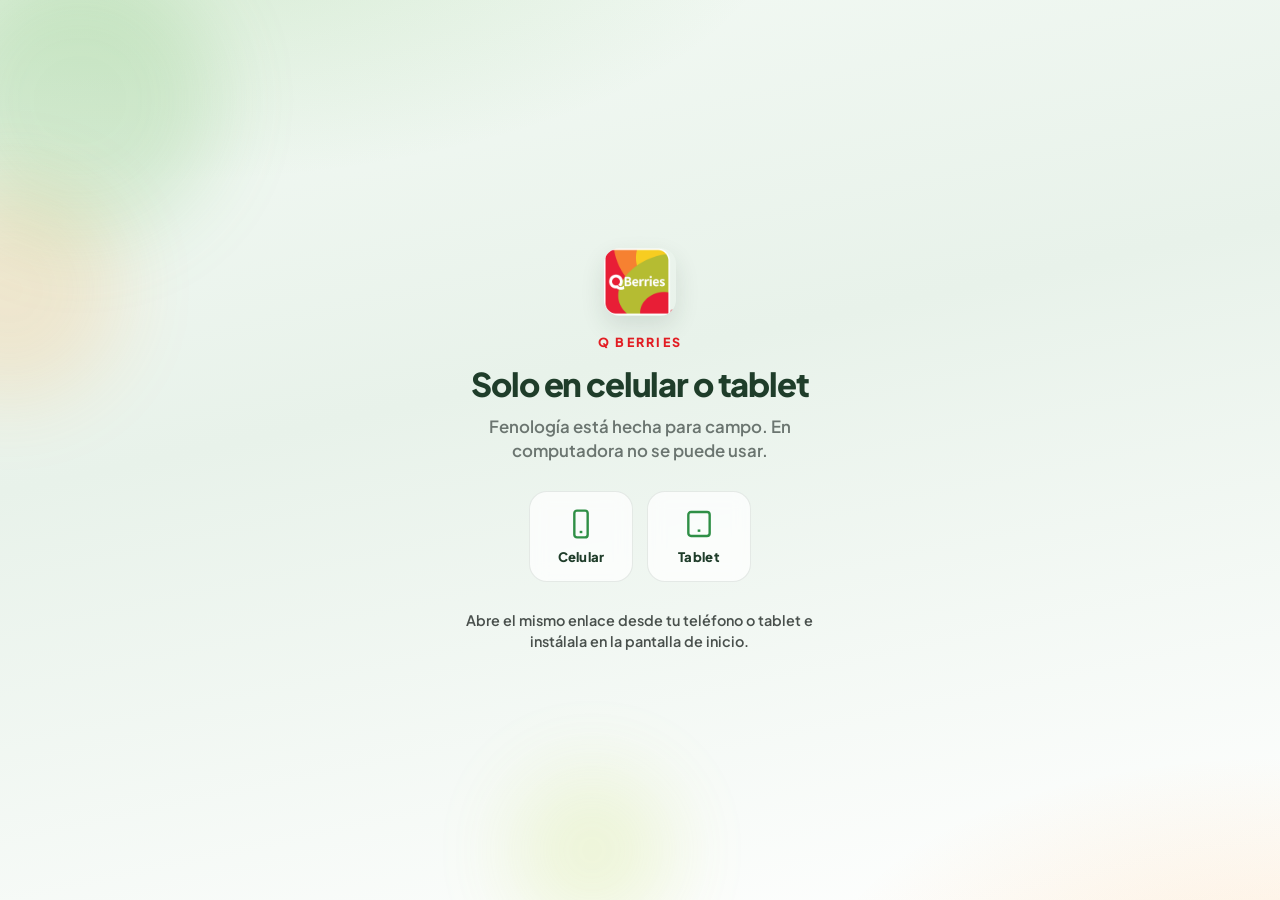
==== commit d7921f24: "SDSS" ====
--- a/index.html
+++ b/index.html
@@ -6,10 +6,10 @@
   <meta name="theme-color" content="#1F3D2A" />
   <meta name="apple-mobile-web-app-capable" content="yes" />
   <meta name="apple-mobile-web-app-status-bar-style" content="default" />
-  <meta name="apple-mobile-web-app-title" content="Proyecciones" />
+  <meta name="apple-mobile-web-app-title" content="Fenología" />
   <meta name="mobile-web-app-capable" content="yes" />
-  <meta name="description" content="Q Berries — Cartilla de proyecciones en campo" />
-  <title>Q Berries · Proyecciones</title>
+  <meta name="description" content="Q Berries — Cartilla de fenología en campo" />
+  <title>Q Berries · Fenología</title>
   <link rel="manifest" href="manifest.json" />
   <link rel="icon" type="image/png" sizes="192x192" href="assets/icon-192.png" />
   <link rel="apple-touch-icon" href="assets/apple-touch-icon.png" />
@@ -59,7 +59,7 @@
       <img class="desktop-gate-logo" src="assets/logo-qberries.png" alt="Q Berries" width="72" height="72" decoding="async" />
       <p class="desktop-gate-brand">Q BERRIES</p>
       <h1>Solo en celular o tablet</h1>
-      <p class="desktop-gate-lead">Proyecciones está hecha para campo. En computadora no se puede usar.</p>
+      <p class="desktop-gate-lead">Fenología está hecha para campo. En computadora no se puede usar.</p>
       <div class="desktop-gate-devices" aria-hidden="true">
         <span class="desktop-gate-device phone">
           <svg viewBox="0 0 24 24" fill="none" stroke="currentColor" stroke-width="1.8"><rect x="7" y="2" width="10" height="20" rx="2"/><path d="M11 18h2"/></svg>
@@ -78,6 +78,59 @@
     <div class="qb-loader-card">
       <span class="qb-spinner" aria-hidden="true"></span>
       <p id="qb-loader-text">Guardando…</p>
+    </div>
+  </div>
+
+  <div class="qb-kg-detail" id="qb-kg-detail" hidden>
+    <div class="qb-kg-detail-sheet" role="dialog" aria-modal="true" aria-labelledby="qb-kg-detail-title">
+      <div class="qb-kg-detail-head">
+        <div>
+          <p class="qb-kg-detail-kicker">Detalle KG</p>
+          <h2 id="qb-kg-detail-title">—</h2>
+          <p class="qb-kg-detail-sub" id="qb-kg-detail-sub"></p>
+        </div>
+        <button type="button" class="qb-kg-detail-close" id="qb-kg-detail-close" aria-label="Cerrar">×</button>
+      </div>
+      <div class="qb-kg-detail-body" id="qb-kg-detail-body"></div>
+      <button type="button" class="qb-kg-detail-done" id="qb-kg-detail-done">Cerrar</button>
+    </div>
+  </div>
+
+  <!-- Resumen breve local del último envío -->
+  <div class="qb-last-detail" id="qb-last-detail" hidden>
+    <div class="qb-last-detail-sheet" role="dialog" aria-modal="true" aria-labelledby="qb-last-detail-title">
+      <div class="qb-last-detail-head">
+        <div>
+          <p class="qb-last-detail-kicker">Historial local · 18 h</p>
+          <h2 id="qb-last-detail-title">—</h2>
+          <p class="qb-last-detail-sub" id="qb-last-detail-sub"></p>
+        </div>
+        <button type="button" class="qb-last-detail-close" id="qb-last-detail-close" aria-label="Cerrar">×</button>
+      </div>
+      <div class="qb-last-detail-body" id="qb-last-detail-body"></div>
+      <div class="qb-last-nav" id="qb-last-nav" hidden>
+        <button type="button" class="qb-last-page-btn" id="qb-last-send-prev">Anterior</button>
+        <span class="qb-last-page-info" id="qb-last-send-info">1 / 1</span>
+        <button type="button" class="qb-last-page-btn" id="qb-last-send-next">Siguiente</button>
+      </div>
+      <button type="button" class="qb-last-detail-done" id="qb-last-detail-done">Cerrar</button>
+    </div>
+  </div>
+
+  <div class="qb-camera" id="qb-camera" hidden>
+    <div class="qb-camera-sheet" role="dialog" aria-modal="true" aria-labelledby="qb-camera-title">
+      <div class="qb-camera-top">
+        <strong id="qb-camera-title">Cámara</strong>
+        <button type="button" class="qb-camera-close" id="qb-camera-close" aria-label="Cerrar">×</button>
+      </div>
+      <div class="qb-camera-view">
+        <video id="qb-camera-video" playsinline autoplay muted></video>
+        <canvas id="qb-camera-canvas" hidden></canvas>
+      </div>
+      <p class="qb-camera-hint">La foto llevará fecha y hora</p>
+      <div class="qb-camera-actions">
+        <button type="button" class="qb-camera-shot" id="qb-camera-shot">Tomar foto</button>
+      </div>
     </div>
   </div>
 
@@ -171,16 +224,20 @@
           <p class="create-kicker">Q BERRIES</p>
           <h2 id="create-modal-title">Nueva cartilla</h2>
         </div>
-        <button type="button" class="create-campana" id="sel-campana" aria-label="Campaña">
+        <div class="create-campana is-static" id="sel-campana" aria-label="Campaña actual">
           <span class="create-campana-kicker">Campaña</span>
-          <strong id="sel-campana-label">2026 - II</strong>
-        </button>
+          <strong id="sel-campana-label">—</strong>
+        </div>
       </div>
       <p class="create-lead">Completa los datos para abrir la cartilla</p>
       <div class="create-fields">
         <label class="create-field">
           <span>Cartilla</span>
           <button type="button" class="create-select" id="sel-cartilla" data-placeholder="Seleccionar">Seleccionar</button>
+        </label>
+        <label class="create-field">
+          <span>Fundo</span>
+          <button type="button" class="create-select" id="sel-fundo" data-placeholder="Seleccionar">Seleccionar</button>
         </label>
         <label class="create-field">
           <span>Módulo</span>
@@ -203,21 +260,31 @@
   </div>
 
   <div class="qb-login" id="qb-login" role="dialog" aria-modal="true" aria-labelledby="login-title">
-    <form class="qb-login-card" id="qb-login-form" autocomplete="off">
+    <form class="qb-login-card" id="qb-login-form" autocomplete="off" data-login-step="1">
       <img class="qb-login-logo" src="assets/logo-qberries.png" alt="Q Berries" width="84" height="84" />
-      <p class="qb-login-brand">Q BERRIES · PROYECCIONES</p>
+      <p class="qb-login-brand">Q BERRIES · FENOLOGÍA</p>
       <h1 id="login-title">Iniciar sesión</h1>
-      <p class="qb-login-lead">Ingrese su documento. La contraseña es el mismo número de DNI.</p>
-      <label class="qb-login-field">
+      <p class="qb-login-lead" id="login-lead">Paso 1 de 2 · Ingresa tu DNI</p>
+      <div class="qb-login-steps" aria-hidden="true">
+        <span class="qb-login-step-dot is-on" data-step-dot="1"></span>
+        <span class="qb-login-step-dot" data-step-dot="2"></span>
+      </div>
+      <label class="qb-login-field" id="login-field-dni">
         <span>Documento de identidad</span>
         <input id="login-dni" inputmode="numeric" maxlength="8" autocomplete="username" placeholder="Ingrese su DNI" />
       </label>
-      <label class="qb-login-field is-clave">
+      <label class="qb-login-field is-clave" id="login-field-pass" hidden>
         <span>Contraseña</span>
-        <input id="login-pass" type="password" inputmode="numeric" maxlength="8" autocomplete="current-password" placeholder="Ingrese su DNI" />
+        <input id="login-pass" type="password" inputmode="numeric" maxlength="8" autocomplete="current-password" placeholder="Ingresa tu contraseña" />
       </label>
       <p class="qb-login-error" id="login-error" hidden></p>
-      <button type="submit" class="qb-login-btn" id="btn-login">Iniciar sesión</button>
+      <button type="button" class="qb-login-btn" id="btn-login-next">Continuar</button>
+      <button type="submit" class="qb-login-btn" id="btn-login" hidden>Iniciar sesión</button>
+      <button type="button" class="qb-login-back" id="btn-login-back" hidden>Cambiar DNI</button>
+      <div class="qb-login-loading" id="login-loading" hidden>
+        <span class="qb-spinner" aria-hidden="true"></span>
+        <p>Espere… iniciando sesión</p>
+      </div>
     </form>
   </div>
 
@@ -246,7 +313,7 @@
           <img class="corp-logo" src="assets/logo-qberries.png" alt="Q Berries" width="40" height="40" draggable="false" />
           <div class="corp-titles">
             <div class="corp-brand">Q BERRIES</div>
-            <h1 class="corp-title">Proyecciones</h1>
+            <h1 class="corp-title">Fenología</h1>
             <p class="corp-sub" id="home-session">Cartilla de campo</p>
           </div>
         </div>
@@ -268,7 +335,7 @@
       <div class="panel-scroll home-list-wrap" id="home-scroll">
         <div class="install-banner" id="install-banner" hidden>
           <div class="install-banner-copy">
-            <strong id="install-banner-title">Instalar Proyecciones</strong>
+            <strong id="install-banner-title">Instalar Fenología</strong>
             <p id="install-banner-text">Agrégala a tu inicio para usarla como app en campo.</p>
           </div>
           <div class="install-banner-actions">
@@ -277,7 +344,7 @@
           </div>
         </div>
 
-        <section class="proy-guide" aria-label="Qué es Proyecciones">
+        <section class="proy-guide" aria-label="Qué es Fenología">
           <article class="proy-guide-hero">
             <div class="proy-guide-hero-media">
               <img
@@ -290,7 +357,7 @@
                 decoding="async"
               />
               <div class="proy-guide-hero-copy">
-                <p class="proy-guide-kicker">Proyecciones</p>
+                <p class="proy-guide-kicker">Fenología</p>
                 <h3>Qué es y para qué sirve</h3>
                 <p>
                   Captura muestras en campo, súbelas y proyecta producción con data clara,
@@ -388,7 +455,7 @@
                 <strong id="last-send-title">Sin envíos aún</strong>
                 <span class="last-send-badge" id="last-send-badge" hidden>Enviado</span>
               </div>
-              <p class="last-send-type" id="last-send-type">Proyecciones</p>
+              <p class="last-send-type" id="last-send-type">Fenología</p>
               <p class="last-send-meta" id="last-send-text">Cuando guardes una cartilla, verás aquí si quedó pendiente o enviada.</p>
             </div>
           </div>
@@ -427,9 +494,65 @@
         </div>
       </header>
       <div class="panel-scroll historial-wrap">
+        <div class="hist-filters" id="hist-filters">
+          <div class="hist-filters-head">
+            <strong>Filtros</strong>
+            <em>Módulo · Evaluador · Fechas</em>
+          </div>
+          <div class="hist-filters-grid">
+            <div class="hist-filter-field hist-filter-select">
+              <span>Módulo</span>
+              <button type="button" class="hist-select" id="hist-filtro-modulo" data-placeholder="Todos" aria-label="Filtrar por módulo">Todos</button>
+            </div>
+            <div class="hist-filter-field hist-filter-select">
+              <span>Evaluador</span>
+              <button type="button" class="hist-select" id="hist-filtro-eval" data-placeholder="Todos" aria-label="Filtrar por evaluador">Todos</button>
+            </div>
+            <div class="hist-filter-field hist-filter-date">
+              <span>Desde</span>
+              <button type="button" class="hist-date-btn" id="hist-filtro-desde" data-placeholder="Elegir fecha" aria-label="Fecha desde">Elegir fecha</button>
+            </div>
+            <div class="hist-filter-field hist-filter-date">
+              <span>Hasta</span>
+              <button type="button" class="hist-date-btn" id="hist-filtro-hasta" data-placeholder="Elegir fecha" aria-label="Fecha hasta">Elegir fecha</button>
+            </div>
+          </div>
+          <div class="hist-filters-actions">
+            <button type="button" class="hist-filtro-btn" id="hist-filtro-aplicar">Aplicar filtros</button>
+          </div>
+        </div>
+        <!-- Calendario formal Q Berries (reemplaza el date nativo del navegador) -->
+        <div class="overlay hist-date-overlay" id="hist-date-overlay" hidden>
+          <div class="hist-date-sheet" role="dialog" aria-modal="true" aria-labelledby="hist-date-title">
+            <div class="hist-date-sheet-head">
+              <h3 id="hist-date-title">Fecha</h3>
+              <button type="button" class="icon-btn" id="hist-date-close" aria-label="Cerrar">
+                <svg viewBox="0 0 24 24" fill="none" stroke="currentColor" stroke-width="2.5"><path d="M18 6L6 18M6 6l12 12"/></svg>
+              </button>
+            </div>
+            <div class="hist-date-nav">
+              <button type="button" class="hist-date-nav-btn" id="hist-date-prev" aria-label="Mes anterior">‹</button>
+              <strong id="hist-date-month">—</strong>
+              <button type="button" class="hist-date-nav-btn" id="hist-date-next" aria-label="Mes siguiente">›</button>
+            </div>
+            <div class="hist-date-weekdays" aria-hidden="true">
+              <span>Do</span><span>Lu</span><span>Ma</span><span>Mi</span><span>Ju</span><span>Vi</span><span>Sa</span>
+            </div>
+            <div class="hist-date-grid" id="hist-date-grid"></div>
+            <div class="hist-date-actions">
+              <button type="button" class="hist-date-action ghost" id="hist-date-clear">Borrar</button>
+              <button type="button" class="hist-date-action solid" id="hist-date-today">Hoy</button>
+            </div>
+          </div>
+        </div>
         <p class="historial-summary" id="historial-summary"></p>
-        <div class="historial-list" id="historial-list"></div>
-        <p class="historial-empty" id="historial-empty" hidden>Sin registros de envío todavía.</p>
+        <div class="hist-kg-panel">
+          <div class="hist-kg-head">
+            <strong>Resumen</strong>
+          </div>
+          <div class="hist-kg-scroll" id="historial-list"></div>
+        </div>
+        <p class="historial-empty" id="historial-empty" hidden>Sin registros todavía.</p>
       </div>
     </section>
 
@@ -441,7 +564,7 @@
         </button>
         <div class="corp-titles grow">
           <div class="corp-brand">Q BERRIES</div>
-          <h1 class="corp-title">Cartilla Proyecciones</h1>
+          <h1 class="corp-title">Cartilla Fenología</h1>
           <p class="corp-sub" id="cartilla-code-sub">—</p>
         </div>
         <div class="status-stack" data-status-bar>
@@ -528,7 +651,7 @@
         if (!reg || !reg.waiting) return;
         if (window.__qbUpdateAsked) return;
         window.__qbUpdateAsked = true;
-        var go = window.confirm("Hay una versión nueva de Proyecciones. ¿Actualizar ahora?");
+        var go = window.confirm("Hay una versión nueva de Fenología. ¿Actualizar ahora?");
         if (go) {
           reg.waiting.postMessage({ type: "SKIP_WAITING" });
         } else {
--- a/css/styles.css
+++ b/css/styles.css
@@ -68,6 +68,9 @@
 .btn,
 .create-select,
 .create-campana,
+.hist-select,
+.hist-date-btn,
+.last-send-card.has-data,
 .status-chip,
 .fab-options,
 .fab-item,
@@ -95,6 +98,8 @@
 .btn:active,
 .create-select:active,
 .create-campana:active,
+.hist-select:active,
+.hist-date-btn:active,
 .status-chip:active,
 .fab-options:active,
 .fab-item:active,
@@ -403,6 +408,61 @@
   box-shadow: 0 8px 18px rgba(232, 135, 26, 0.28);
 }
 .qb-login-btn:disabled { opacity: 0.55; }
+.qb-login-steps {
+  display: flex;
+  justify-content: center;
+  gap: 8px;
+  margin: 0 0 14px;
+}
+.qb-login-step-dot {
+  width: 8px;
+  height: 8px;
+  border-radius: 50%;
+  background: #D7DDD4;
+}
+.qb-login-step-dot.is-on {
+  background: #E8871A;
+  box-shadow: 0 0 0 3px rgba(232, 135, 26, 0.2);
+}
+.qb-login-back {
+  display: block;
+  width: 100%;
+  margin-top: 10px;
+  border: 0;
+  background: transparent;
+  color: #6B746E;
+  font-weight: 700;
+  font-size: 0.86rem;
+  min-height: 40px;
+}
+.qb-login-card {
+  position: relative;
+}
+.qb-login-loading {
+  position: absolute;
+  inset: 0;
+  border-radius: 28px;
+  background: rgba(255, 255, 255, 0.92);
+  display: flex;
+  flex-direction: column;
+  align-items: center;
+  justify-content: center;
+  gap: 12px;
+  z-index: 5;
+}
+.qb-login-loading[hidden] { display: none !important; }
+.qb-login-loading p {
+  margin: 0;
+  font-weight: 750;
+  color: var(--qb-forest);
+  font-size: 0.95rem;
+}
+.qb-login-card.is-loading .qb-login-field,
+.qb-login-card.is-loading .qb-login-btn,
+.qb-login-card.is-loading .qb-login-back {
+  pointer-events: none;
+  opacity: 0.35;
+}
 
 .fab-wrap {
   position: fixed;
@@ -3786,7 +3846,18 @@
   background: #FFFFFF;
   border: 1px solid rgba(31, 61, 42, 0.08);
   box-shadow: 0 6px 18px rgba(31, 61, 42, 0.04);
-  transition: background 0.2s var(--ease), border-color 0.2s var(--ease);
+  transition: background 0.2s var(--ease), border-color 0.2s var(--ease), transform 0.1s ease;
+}
+.last-send-card.has-data {
+  cursor: pointer;
+  touch-action: manipulation;
+  -webkit-tap-highlight-color: transparent;
+  user-select: none;
+}
+.last-send-card.has-data:active,
+.last-send-card.has-data.is-pressed {
+  transform: scale(0.985);
+  border-color: rgba(47, 107, 60, 0.35);
 }
 .last-send-card[data-state="sent"] {
   background: #FFFFFF;
@@ -4328,7 +4399,11 @@
   letter-spacing: -0.01em;
   color: var(--qb-forest);
 }
-.create-campana:active {
+.create-campana.is-static {
+  cursor: default;
+  pointer-events: none;
+}
+.create-campana:not(.is-static):active {
   border-color: rgba(247, 148, 29, 0.45);
   background: #FFF8F0;
 }
@@ -4559,6 +4634,1051 @@
   transition: none;
   caret-color: var(--qb-orange);
 }
+.cartilla-photo {
+  display: flex;
+  flex-direction: column;
+  gap: 10px;
+  margin: 8px 12px 0;
+  padding: 14px 16px 16px;
+  border-radius: 14px;
+  border: 1px dashed rgba(31, 61, 42, 0.22);
+  background: #FFFFFF;
+  box-shadow: 0 4px 12px rgba(31, 61, 42, 0.04);
+  box-sizing: border-box;
+}
+.cartilla-photo-label {
+  font-size: 0.72rem;
+  font-weight: 800;
+  letter-spacing: 0.05em;
+  text-transform: uppercase;
+  color: var(--qb-muted);
+}
+.cartilla-photo-actions {
+  display: flex;
+  gap: 10px;
+  flex-wrap: wrap;
+  width: 100%;
+  box-sizing: border-box;
+}
+.cartilla-photo-btn {
+  flex: 1 1 auto;
+  min-width: 0;
+  min-height: 48px;
+  margin: 0;
+  padding: 0 16px;
+  border-radius: 14px;
+  border: 1.5px solid rgba(31, 61, 42, 0.14);
+  background: #fff;
+  font-weight: 750;
+  color: var(--qb-forest);
+  box-sizing: border-box;
+}
+.cartilla-photo-btn.primary {
+  background: var(--qb-forest);
+  color: #fff;
+  border-color: transparent;
+}
+
+.qb-camera {
+  position: fixed;
+  inset: 0;
+  z-index: 32000;
+  display: flex;
+  align-items: flex-end;
+  justify-content: center;
+  background: rgba(10, 18, 12, 0.72);
+  padding: 0;
+}
+.qb-camera[hidden] { display: none !important; }
+.qb-camera-sheet {
+  width: 100%;
+  max-width: 520px;
+  background: #0F1A12;
+  color: #fff;
+  border-radius: 22px 22px 0 0;
+  padding: 14px 16px calc(18px + var(--safe-bottom));
+  display: flex;
+  flex-direction: column;
+  gap: 12px;
+  transform: translateY(24px);
+  opacity: 0.96;
+  transition: transform 0.18s ease;
+}
+.qb-camera.open .qb-camera-sheet {
+  transform: translateY(0);
+}
+.qb-camera-top {
+  display: flex;
+  align-items: center;
+  justify-content: space-between;
+  gap: 10px;
+}
+.qb-camera-top strong {
+  font-size: 1rem;
+  font-weight: 800;
+}
+.qb-camera-close {
+  width: 40px;
+  height: 40px;
+  border: 0;
+  border-radius: 50%;
+  background: rgba(255,255,255,0.12);
+  color: #fff;
+  font-size: 1.4rem;
+  line-height: 1;
+}
+.qb-camera-view {
+  position: relative;
+  width: 100%;
+  aspect-ratio: 3 / 4;
+  max-height: 58vh;
+  border-radius: 16px;
+  overflow: hidden;
+  background: #000;
+}
+.qb-camera-view video {
+  width: 100%;
+  height: 100%;
+  object-fit: cover;
+  display: block;
+}
+.qb-camera-hint {
+  margin: 0;
+  text-align: center;
+  font-size: 0.78rem;
+  font-weight: 650;
+  color: rgba(255,255,255,0.7);
+}
+.qb-camera-actions {
+  display: flex;
+  justify-content: center;
+}
+.qb-camera-shot {
+  min-width: 200px;
+  min-height: 52px;
+  border: 0;
+  border-radius: 999px;
+  background: #E8871A;
+  color: #fff;
+  font-weight: 800;
+  font-size: 1rem;
+  box-shadow: 0 8px 20px rgba(232, 135, 26, 0.35);
+}
+.cartilla-photo-preview {
+  width: 100%;
+  max-height: 180px;
+  object-fit: cover;
+  border-radius: 12px;
+  display: none;
+}
+.cartilla-photo-preview.has-photo {
+  display: block;
+}
+.cartilla-photo-meta {
+  margin: 0;
+  font-size: 0.75rem;
+  font-weight: 650;
+  color: var(--qb-muted);
+}
+.cartilla-photo input[type="file"] {
+  display: none;
+}
+
+/* ——— Historial · filtros formales Q Berries ——— */
+.hist-filters {
+  --hf-ink: #1F3D2A;
+  --hf-soft: #F3F7F4;
+  --hf-line: rgba(31, 61, 42, 0.14);
+  --hf-accent: #2F6B3C;
+  margin: 0 0 10px;
+  padding: 0;
+  border-radius: 16px;
+  background:
+    linear-gradient(180deg, #F7FAF7 0%, #FFFFFF 42%);
+  border: 1px solid var(--hf-line);
+  box-shadow: var(--shadow-sm);
+  overflow: hidden;
+}
+.hist-filters-head {
+  display: flex;
+  align-items: baseline;
+  justify-content: space-between;
+  gap: 10px;
+  padding: 10px 14px;
+  background: linear-gradient(90deg, #1F3D2A 0%, #2F6B3C 100%);
+  color: #fff;
+}
+.hist-filters-head strong {
+  font-size: 0.78rem;
+  font-weight: 800;
+  letter-spacing: 0.06em;
+  text-transform: uppercase;
+}
+.hist-filters-head em {
+  font-style: normal;
+  font-size: 0.62rem;
+  font-weight: 650;
+  opacity: 0.78;
+}
+.hist-filters-grid {
+  display: grid;
+  grid-template-columns: 1fr 1fr;
+  gap: 12px;
+  padding: 12px 14px 4px;
+}
+.hist-filter-field {
+  display: flex;
+  flex-direction: column;
+  gap: 6px;
+  min-width: 0;
+}
+.hist-filter-field > span:first-child {
+  font-size: 0.66rem;
+  font-weight: 800;
+  letter-spacing: 0.07em;
+  text-transform: uppercase;
+  color: var(--hf-ink);
+}
+/* Trigger formal (abre PreciseSelect · opciones con CSS de .precise-option) */
+.hist-select {
+  position: relative;
+  width: 100%;
+  min-height: 46px;
+  padding: 0 40px 0 14px;
+  border-radius: 12px;
+  border: 1.5px solid #D5DDD8;
+  background:
+    linear-gradient(180deg, #FFFFFF 0%, #F7F9F8 100%);
+  text-align: left;
+  font-family: var(--font);
+  font-size: 0.86rem;
+  font-weight: 750;
+  color: var(--qb-forest);
+  box-shadow: inset 0 1px 0 rgba(255, 255, 255, 0.85);
+  overflow: hidden;
+  text-overflow: ellipsis;
+  white-space: nowrap;
+  cursor: pointer;
+  touch-action: manipulation;
+}
+.hist-select.is-empty {
+  color: var(--qb-muted);
+  font-weight: 650;
+}
+.hist-select::after {
+  content: "";
+  position: absolute;
+  top: 50%;
+  right: 16px;
+  width: 9px;
+  height: 9px;
+  margin-top: -6px;
+  border-right: 2.2px solid var(--hf-accent);
+  border-bottom: 2.2px solid var(--hf-accent);
+  transform: rotate(45deg);
+  pointer-events: none;
+}
+.hist-select:hover,
+.hist-select:focus-visible {
+  border-color: rgba(47, 107, 60, 0.45);
+  background: #fff;
+  outline: none;
+}
+.hist-select:active,
+.hist-select.is-pressed {
+  border-color: var(--hf-ink);
+  background: #fff;
+  transform: scale(0.98);
+}
+
+/* Botón fecha formal (abre calendario propio · no el nativo del browser) */
+.hist-date-btn {
+  position: relative;
+  width: 100%;
+  min-height: 46px;
+  padding: 0 14px 0 40px;
+  border-radius: 12px;
+  border: 1.5px solid #D5DDD8;
+  background: linear-gradient(180deg, #FFFFFF 0%, #F7F9F8 100%);
+  text-align: left;
+  font-family: var(--font);
+  font-size: 0.86rem;
+  font-weight: 750;
+  color: var(--qb-forest);
+  font-variant-numeric: tabular-nums;
+  letter-spacing: 0.02em;
+  box-shadow: inset 0 1px 0 rgba(255, 255, 255, 0.85);
+  cursor: pointer;
+  touch-action: manipulation;
+}
+.hist-date-btn.is-empty {
+  color: var(--qb-muted);
+  font-weight: 650;
+}
+.hist-date-btn::before {
+  content: "";
+  position: absolute;
+  left: 12px;
+  top: 50%;
+  width: 15px;
+  height: 15px;
+  margin-top: -8px;
+  border: 1.6px solid var(--hf-accent, #2F6B3C);
+  border-radius: 3px;
+  pointer-events: none;
+  box-shadow:
+    inset 0 3px 0 0 #F3F7F4,
+    inset 0 -7px 0 -6px var(--hf-accent, #2F6B3C);
+}
+.hist-date-btn:hover,
+.hist-date-btn:focus-visible {
+  border-color: rgba(47, 107, 60, 0.45);
+  background: #fff;
+  outline: none;
+}
+.hist-date-btn:active,
+.hist-date-btn.is-pressed {
+  transform: scale(0.98);
+  border-color: var(--hf-ink, #1F3D2A);
+}
+
+/* Sheet calendario formal Q Berries */
+.overlay.hist-date-overlay {
+  z-index: 32000;
+  align-items: flex-end;
+  justify-content: center;
+  background: rgba(15, 28, 18, 0.55);
+  padding: 0;
+}
+.hist-date-overlay[hidden] {
+  display: none !important;
+}
+.overlay.hist-date-overlay.open {
+  display: flex;
+}
+.hist-date-sheet {
+  width: 100%;
+  max-width: 420px;
+  background: #fff;
+  border-radius: 22px 22px 0 0;
+  padding: 14px 16px calc(16px + var(--safe-bottom));
+  box-shadow: 0 -12px 40px rgba(31, 61, 42, 0.18);
+  transform: translateY(24px);
+  transition: transform 0.18s var(--ease);
+  pointer-events: auto;
+}
+.hist-date-overlay.open .hist-date-sheet,
+.hist-date-overlay.is-open .hist-date-sheet {
+  transform: translateY(0);
+}
+.hist-date-sheet-head {
+  display: flex;
+  align-items: center;
+  justify-content: space-between;
+  gap: 10px;
+  margin-bottom: 12px;
+}
+.hist-date-sheet-head h3 {
+  margin: 0;
+  font-size: 1.05rem;
+  font-weight: 800;
+  color: var(--qb-forest);
+  letter-spacing: -0.02em;
+}
+.hist-date-nav {
+  display: grid;
+  grid-template-columns: 44px 1fr 44px;
+  align-items: center;
+  gap: 8px;
+  margin-bottom: 10px;
+  padding: 8px;
+  border-radius: 14px;
+  background: linear-gradient(90deg, #1F3D2A 0%, #2F6B3C 100%);
+  color: #fff;
+}
+.hist-date-nav strong {
+  text-align: center;
+  font-size: 0.88rem;
+  font-weight: 800;
+  letter-spacing: 0.02em;
+  text-transform: capitalize;
+}
+.hist-date-nav-btn {
+  width: 40px;
+  height: 40px;
+  border: 0;
+  border-radius: 12px;
+  background: rgba(255, 255, 255, 0.12);
+  color: #fff;
+  font-size: 1.45rem;
+  font-weight: 700;
+  line-height: 1;
+  cursor: pointer;
+}
+.hist-date-nav-btn:active {
+  background: rgba(255, 255, 255, 0.22);
+}
+.hist-date-weekdays {
+  display: grid;
+  grid-template-columns: repeat(7, 1fr);
+  gap: 2px;
+  margin-bottom: 4px;
+  padding: 0 2px;
+}
+.hist-date-weekdays span {
+  text-align: center;
+  font-size: 0.62rem;
+  font-weight: 800;
+  letter-spacing: 0.06em;
+  text-transform: uppercase;
+  color: var(--qb-muted);
+  padding: 6px 0;
+}
+.hist-date-grid {
+  display: grid;
+  grid-template-columns: repeat(7, 1fr);
+  gap: 4px;
+  margin-bottom: 12px;
+}
+.hist-date-day {
+  min-height: 42px;
+  border: 1px solid transparent;
+  border-radius: 12px;
+  background: #F7F9F8;
+  color: var(--qb-slate);
+  font-family: var(--font);
+  font-size: 0.86rem;
+  font-weight: 750;
+  font-variant-numeric: tabular-nums;
+  cursor: pointer;
+  touch-action: manipulation;
+}
+.hist-date-day.is-muted {
+  opacity: 0.35;
+  font-weight: 650;
+}
+.hist-date-day.is-today {
+  border-color: rgba(47, 107, 60, 0.35);
+  background: #EAF5EC;
+  color: var(--qb-forest);
+}
+.hist-date-day.is-selected {
+  background: linear-gradient(180deg, #2F6B3C 0%, #1F3D2A 100%);
+  color: #fff;
+  border-color: transparent;
+  box-shadow: 0 4px 12px rgba(31, 61, 42, 0.22);
+}
+.hist-date-day:active {
+  transform: scale(0.96);
+}
+.hist-date-actions {
+  display: grid;
+  grid-template-columns: 1fr 1fr;
+  gap: 10px;
+}
+.hist-date-action {
+  min-height: 46px;
+  border-radius: 12px;
+  font-family: var(--font);
+  font-size: 0.78rem;
+  font-weight: 800;
+  letter-spacing: 0.04em;
+  text-transform: uppercase;
+  cursor: pointer;
+  touch-action: manipulation;
+}
+.hist-date-action.ghost {
+  border: 1.5px solid rgba(31, 61, 42, 0.16);
+  background: #fff;
+  color: var(--qb-forest);
+}
+.hist-date-action.solid {
+  border: 0;
+  background: linear-gradient(180deg, #2F6B3C 0%, #1F3D2A 100%);
+  color: #fff;
+  box-shadow: 0 6px 14px rgba(31, 61, 42, 0.18);
+}
+
+/* Opciones del sheet (PreciseSelect) más formales en historial */
+.precise-option .opt-title {
+  font-variant-numeric: tabular-nums;
+}
+.hist-filters-actions {
+  margin: 8px 14px 14px;
+  padding: 12px;
+  border-radius: 12px;
+  background: var(--hf-soft);
+  border: 1px solid rgba(31, 61, 42, 0.06);
+  display: flex;
+  align-items: center;
+}
+.hist-filtro-btn {
+  width: 100%;
+  min-height: 44px;
+  padding: 0 18px;
+  border: 0;
+  border-radius: 12px;
+  background: linear-gradient(180deg, #2F6B3C 0%, #1F3D2A 100%);
+  color: #fff;
+  font-family: var(--font);
+  font-size: 0.74rem;
+  font-weight: 800;
+  letter-spacing: 0.05em;
+  text-transform: uppercase;
+  box-shadow: 0 6px 14px rgba(31, 61, 42, 0.18);
+  cursor: pointer;
+  touch-action: manipulation;
+}
+.hist-filtro-btn:active,
+.hist-filtro-btn.is-pressed {
+  transform: scale(0.97);
+  opacity: 0.92;
+}
+.hist-filters-hint {
+  margin: 0;
+  font-size: 0.66rem;
+  font-weight: 650;
+  color: var(--qb-muted);
+  line-height: 1.35;
+}
+.hist-peso-bar {
+  margin: 0 0 8px;
+  padding: 8px 10px;
+  border-radius: 12px;
+  background: #fff;
+  border: 1px solid rgba(31, 61, 42, 0.1);
+  box-shadow: 0 4px 14px rgba(31, 61, 42, 0.04);
+}
+.hist-peso-label {
+  display: flex;
+  flex-direction: column;
+  gap: 4px;
+  font-weight: 750;
+  color: var(--qb-forest);
+  font-size: 0.72rem;
+}
+.hist-peso-label input {
+  min-height: 36px;
+  border-radius: 10px;
+  border: 1.5px solid rgba(31, 61, 42, 0.14);
+  padding: 0 10px;
+  font-size: 0.88rem;
+  font-weight: 800;
+  color: var(--qb-forest);
+  font-variant-numeric: tabular-nums;
+}
+.hist-peso-hint {
+  margin: 6px 0 0;
+  font-size: 0.64rem;
+  font-weight: 650;
+  color: var(--qb-muted);
+}
+.hist-kg-panel {
+  background: #fff;
+  border: 1px solid rgba(31, 61, 42, 0.1);
+  border-radius: 12px;
+  overflow: hidden;
+  box-shadow: 0 4px 14px rgba(31, 61, 42, 0.04);
+}
+.hist-kg-head {
+  padding: 8px 10px;
+  background: #1F3D2A;
+  color: #fff;
+}
+.hist-kg-head strong {
+  font-size: 0.78rem;
+  font-weight: 800;
+}
+.hist-kg-scroll {
+  overflow-x: auto;
+  -webkit-overflow-scrolling: touch;
+}
+.hist-kg-table {
+  width: 100%;
+  border-collapse: collapse;
+  min-width: 520px;
+  font-size: 0.68rem;
+}
+.hist-kg-table.hist-kg-compact {
+  min-width: 0;
+  width: 100%;
+  table-layout: fixed;
+}
+.hist-kg-compact th:nth-child(1),
+.hist-kg-compact td:nth-child(1) {
+  width: 36%;
+  min-width: 0;
+  overflow: hidden;
+  text-overflow: ellipsis;
+}
+/* E2 E3 E4 E5 — columnas angostas */
+.hist-kg-compact th:nth-child(2),
+.hist-kg-compact td:nth-child(2),
+.hist-kg-compact th:nth-child(3),
+.hist-kg-compact td:nth-child(3),
+.hist-kg-compact th:nth-child(4),
+.hist-kg-compact td:nth-child(4),
+.hist-kg-compact th:nth-child(5),
+.hist-kg-compact td:nth-child(5) {
+  width: 11%;
+  padding-left: 2px;
+  padding-right: 2px;
+  text-align: center;
+  vertical-align: middle;
+}
+.hist-kg-compact th:nth-child(6),
+.hist-kg-compact td:nth-child(6) {
+  width: 20%;
+  text-align: center;
+  vertical-align: middle;
+}
+.mod-row .hist-kg-stage-cell strong {
+  font-size: 0.7rem;
+}
+.hist-kg-stage-cell strong {
+  font-size: 0.66rem !important;
+}
+.hist-kg-total-cell,
+.hist-kg-stage-cell {
+  text-align: center !important;
+}
+.hist-kg-detail-cell {
+  text-align: center !important;
+}
+.hist-kg-stage-cell strong,
+.hist-kg-total-cell strong {
+  font-size: 0.72rem;
+  font-weight: 800;
+  color: inherit;
+  font-variant-numeric: tabular-nums;
+}
+.hist-kg-total-cell em {
+  font-style: normal;
+  font-size: 0.58rem;
+  font-weight: 700;
+  opacity: 0.75;
+  margin-left: 1px;
+}
+.hist-kg-detail-btn {
+  min-height: 28px;
+  padding: 0 8px;
+  border-radius: 999px;
+  border: 1px solid rgba(31, 61, 42, 0.16);
+  background: #fff;
+  color: var(--qb-forest);
+  font-weight: 800;
+  font-size: 0.62rem;
+  letter-spacing: 0.03em;
+  text-transform: uppercase;
+}
+.hist-kg-muted {
+  color: rgba(31, 61, 42, 0.35);
+  font-weight: 700;
+}
+.mod-row.is-accordion {
+  cursor: pointer;
+  -webkit-tap-highlight-color: transparent;
+  user-select: none;
+}
+.mod-row .mod-caret {
+  display: inline-block;
+  width: 1em;
+  font-weight: 800;
+  transition: transform 0.15s ease;
+}
+.mod-row.is-open .mod-caret {
+  transform: rotate(90deg);
+}
+.mod-row .mod-count {
+  font-style: normal;
+  font-size: 0.68rem;
+  font-weight: 700;
+  opacity: 0.65;
+  margin-left: 6px;
+}
+.mod-row.is-accordion:active {
+  filter: brightness(0.97);
+}
+.lote-row .lote-tur {
+  display: inline-block;
+  min-width: 1.6em;
+  margin-right: 4px;
+  font-size: 0.68rem;
+  font-weight: 800;
+  opacity: 0.55;
+}
+.lote-row[hidden] {
+  display: none !important;
+}
+
+.qb-kg-detail {
+  position: fixed;
+  inset: 0;
+  z-index: 31000;
+  display: flex;
+  align-items: flex-end;
+  justify-content: center;
+  background: rgba(15, 28, 18, 0.55);
+  padding: 0;
+}
+.qb-kg-detail[hidden] { display: none !important; }
+.qb-kg-detail-sheet {
+  width: 100%;
+  max-width: 480px;
+  background: #fff;
+  border-radius: 22px 22px 0 0;
+  padding: 16px 16px calc(18px + var(--safe-bottom));
+  transform: translateY(28px);
+  transition: transform 0.18s ease;
+}
+.qb-kg-detail.open .qb-kg-detail-sheet {
+  transform: translateY(0);
+}
+.qb-kg-detail-head {
+  display: flex;
+  align-items: flex-start;
+  justify-content: space-between;
+  gap: 12px;
+  margin-bottom: 12px;
+}
+.qb-kg-detail-kicker {
+  margin: 0;
+  font-size: 0.7rem;
+  font-weight: 800;
+  letter-spacing: 0.08em;
+  text-transform: uppercase;
+  color: var(--qb-orange);
+}
+.qb-kg-detail-head h2 {
+  margin: 4px 0 4px;
+  font-size: 1.25rem;
+  font-weight: 800;
+  color: var(--qb-forest);
+}
+.qb-kg-detail-sub {
+  margin: 0;
+  font-size: 0.78rem;
+  font-weight: 650;
+  color: var(--qb-muted);
+  line-height: 1.35;
+}
+.qb-kg-detail-close {
+  width: 40px;
+  height: 40px;
+  border: 0;
+  border-radius: 50%;
+  background: #F1F4F1;
+  color: var(--qb-forest);
+  font-size: 1.35rem;
+  line-height: 1;
+  flex-shrink: 0;
+}
+.qb-kg-detail-list {
+  list-style: none;
+  margin: 0;
+  padding: 0;
+  display: flex;
+  flex-direction: column;
+  gap: 8px;
+}
+.qb-kg-detail-list li {
+  display: flex;
+  align-items: center;
+  justify-content: space-between;
+  gap: 12px;
+  padding: 10px 12px;
+  border-radius: 12px;
+  background: #F5F8F5;
+  border: 1px solid rgba(31, 61, 42, 0.08);
+}
+.qb-kg-detail-list span {
+  font-size: 0.82rem;
+  font-weight: 700;
+  color: var(--qb-slate);
+}
+.qb-kg-detail-list strong {
+  font-variant-numeric: tabular-nums;
+  font-weight: 800;
+  color: var(--qb-forest);
+}
+.qb-kg-detail-total {
+  margin-top: 12px;
+  padding: 14px;
+  border-radius: 14px;
+  background: #FFF59D;
+  border: 1px solid rgba(201, 137, 26, 0.35);
+  display: flex;
+  justify-content: space-between;
+  align-items: center;
+  font-weight: 800;
+  color: var(--qb-forest);
+}
+.qb-kg-detail-total strong {
+  font-size: 1.2rem;
+  font-variant-numeric: tabular-nums;
+}
+.qb-kg-detail-done {
+  width: 100%;
+  margin-top: 14px;
+  min-height: 48px;
+  border: 0;
+  border-radius: 14px;
+  background: var(--qb-forest);
+  color: #fff;
+  font-weight: 800;
+}
+
+/* Resumen breve · último envío (local) */
+.qb-last-detail {
+  position: fixed;
+  inset: 0;
+  z-index: 31000;
+  display: flex;
+  align-items: flex-end;
+  justify-content: center;
+  background: rgba(15, 28, 18, 0.55);
+  padding: 0;
+}
+.qb-last-detail[hidden] { display: none !important; }
+.qb-last-detail-sheet {
+  width: 100%;
+  max-width: 480px;
+  max-height: min(86dvh, 640px);
+  display: flex;
+  flex-direction: column;
+  overflow: hidden;
+  background: #fff;
+  border-radius: 22px 22px 0 0;
+  padding: 16px 16px calc(18px + var(--safe-bottom));
+  transform: translateY(28px);
+  transition: transform 0.18s ease;
+}
+.qb-last-detail.open .qb-last-detail-sheet {
+  transform: translateY(0);
+}
+.qb-last-detail-head {
+  display: flex;
+  align-items: flex-start;
+  justify-content: space-between;
+  gap: 12px;
+  flex-shrink: 0;
+  margin-bottom: 12px;
+}
+.qb-last-detail-kicker {
+  margin: 0;
+  font-size: 0.7rem;
+  font-weight: 800;
+  letter-spacing: 0.08em;
+  text-transform: uppercase;
+  color: var(--qb-orange);
+}
+.qb-last-detail-head h2 {
+  margin: 4px 0 4px;
+  font-size: 1.2rem;
+  font-weight: 800;
+  color: var(--qb-forest);
+}
+.qb-last-detail-sub {
+  margin: 0;
+  font-size: 0.76rem;
+  font-weight: 650;
+  color: var(--qb-muted);
+  line-height: 1.35;
+}
+.qb-last-detail-close {
+  width: 40px;
+  height: 40px;
+  border: 0;
+  border-radius: 50%;
+  background: #F1F4F1;
+  color: var(--qb-forest);
+  font-size: 1.35rem;
+  line-height: 1;
+  flex-shrink: 0;
+}
+.qb-last-detail-body {
+  display: flex;
+  flex-direction: column;
+  gap: 10px;
+  flex: 1 1 auto;
+  min-height: 0;
+  overflow: auto;
+  -webkit-overflow-scrolling: touch;
+}
+.qb-last-empty {
+  margin: 8px 0;
+  text-align: center;
+  color: var(--qb-muted);
+  font-weight: 650;
+  font-size: 0.84rem;
+}
+.qb-last-sample {
+  padding: 12px;
+  border-radius: 14px;
+  background: #F5F8F5;
+  border: 1px solid rgba(31, 61, 42, 0.08);
+}
+.qb-last-sample header {
+  display: flex;
+  align-items: center;
+  justify-content: space-between;
+  gap: 8px;
+  margin-bottom: 8px;
+}
+.qb-last-sample header strong {
+  font-size: 0.84rem;
+  font-weight: 800;
+  color: var(--qb-forest);
+}
+.qb-last-list {
+  list-style: none;
+  margin: 0;
+  padding: 0;
+  display: flex;
+  flex-direction: column;
+  gap: 6px;
+}
+.qb-last-list li {
+  display: flex;
+  align-items: center;
+  justify-content: space-between;
+  gap: 10px;
+  padding: 8px 10px;
+  border-radius: 10px;
+  background: #fff;
+  border: 1px solid rgba(31, 61, 42, 0.08);
+}
+.qb-last-list li span {
+  font-size: 0.72rem;
+  font-weight: 700;
+  color: var(--qb-muted);
+}
+.qb-last-list li strong {
+  font-size: 0.84rem;
+  font-weight: 800;
+  color: var(--qb-forest);
+  font-variant-numeric: tabular-nums;
+}
+.qb-last-obs {
+  margin: 8px 0 0;
+  font-size: 0.74rem;
+  font-weight: 650;
+  color: var(--qb-slate);
+  line-height: 1.35;
+}
+.qb-last-pager {
+  display: grid;
+  grid-template-columns: 1fr auto 1fr;
+  align-items: center;
+  gap: 8px;
+  margin-top: 4px;
+  padding: 10px;
+  border-radius: 12px;
+  background: #F5F8F5;
+  border: 1px solid rgba(31, 61, 42, 0.08);
+}
+.qb-last-page-btn {
+  min-height: 40px;
+  padding: 0 12px;
+  border-radius: 10px;
+  border: 1.5px solid rgba(31, 61, 42, 0.14);
+  background: #fff;
+  color: var(--qb-forest);
+  font-weight: 800;
+  font-size: 0.72rem;
+  letter-spacing: 0.03em;
+  text-transform: uppercase;
+  cursor: pointer;
+  touch-action: manipulation;
+}
+.qb-last-page-btn:disabled {
+  opacity: 0.4;
+  cursor: default;
+}
+.qb-last-page-btn:not(:disabled):active {
+  transform: scale(0.97);
+}
+.qb-last-page-info {
+  text-align: center;
+  font-size: 0.76rem;
+  font-weight: 800;
+  color: var(--qb-forest);
+  font-variant-numeric: tabular-nums;
+}
+.qb-last-nav {
+  display: grid;
+  grid-template-columns: 1fr auto 1fr;
+  align-items: center;
+  gap: 8px;
+  margin-top: 12px;
+  padding: 10px;
+  border-radius: 12px;
+  background: #F5F8F5;
+  border: 1px solid rgba(31, 61, 42, 0.08);
+  flex-shrink: 0;
+}
+.qb-last-nav[hidden] {
+  display: none !important;
+}
+.qb-last-nav .qb-last-page-btn:first-child {
+  justify-self: start;
+}
+.qb-last-nav .qb-last-page-btn:last-child {
+  justify-self: end;
+}
+.qb-last-detail-done {
+  width: 100%;
+  margin-top: 12px;
+  min-height: 48px;
+  border: 0;
+  border-radius: 14px;
+  background: var(--qb-forest);
+  color: #fff;
+  font-weight: 800;
+  flex-shrink: 0;
+}
+
+.hist-kg-table th {
+  position: sticky;
+  top: 0;
+  background: #2F6B3C;
+  color: #fff;
+  font-weight: 750;
+  text-align: left;
+  padding: 5px 6px;
+  white-space: nowrap;
+  font-size: 0.64rem;
+}
+.hist-kg-table td {
+  padding: 5px 6px;
+  border-bottom: 1px solid rgba(31, 61, 42, 0.08);
+  font-variant-numeric: tabular-nums;
+  font-weight: 650;
+  color: var(--qb-slate);
+  white-space: nowrap;
+  font-size: 0.68rem;
+}
+.hist-kg-table tr.mod-row td {
+  background: #E8F3EA;
+  font-weight: 800;
+  color: var(--qb-forest);
+}
+.hist-kg-table tr.lote-row td:first-child {
+  padding-left: 18px;
+}
+.hist-kg-table tr.total-row td {
+  background: #1F3D2A;
+  color: #fff;
+  font-weight: 800;
+}
+.hist-kg-foot {
+  padding: 7px 10px;
+  font-size: 0.64rem;
+  font-weight: 700;
+  color: var(--qb-muted);
+  border-top: 1px solid rgba(31, 61, 42, 0.08);
+}
+
 .cartilla-obs textarea:focus {
   outline: none;
   border-color: var(--qb-orange);
@@ -4584,14 +5704,26 @@
 }
 
 .historial-wrap {
-  padding: 12px 14px 24px;
+  padding: 8px 10px 20px;
   background: #F6F8F6;
+  font-size: 0.78rem;
 }
 .historial-summary {
-  margin: 0 2px 12px;
-  font-size: 0.82rem;
+  margin: 0 2px 8px;
+  font-size: 0.72rem;
   font-weight: 700;
-  color: var(--qb-muted);
+  color: var(--qb-slate);
+  letter-spacing: 0.01em;
+}
+#screen-historial .corp-title {
+  font-size: 1rem;
+}
+#screen-historial .corp-sub {
+  font-size: 0.7rem;
+}
+#screen-historial .mod-count,
+#screen-historial .lote-tur {
+  font-size: 0.58rem;
 }
 .historial-list {
   display: flex;
